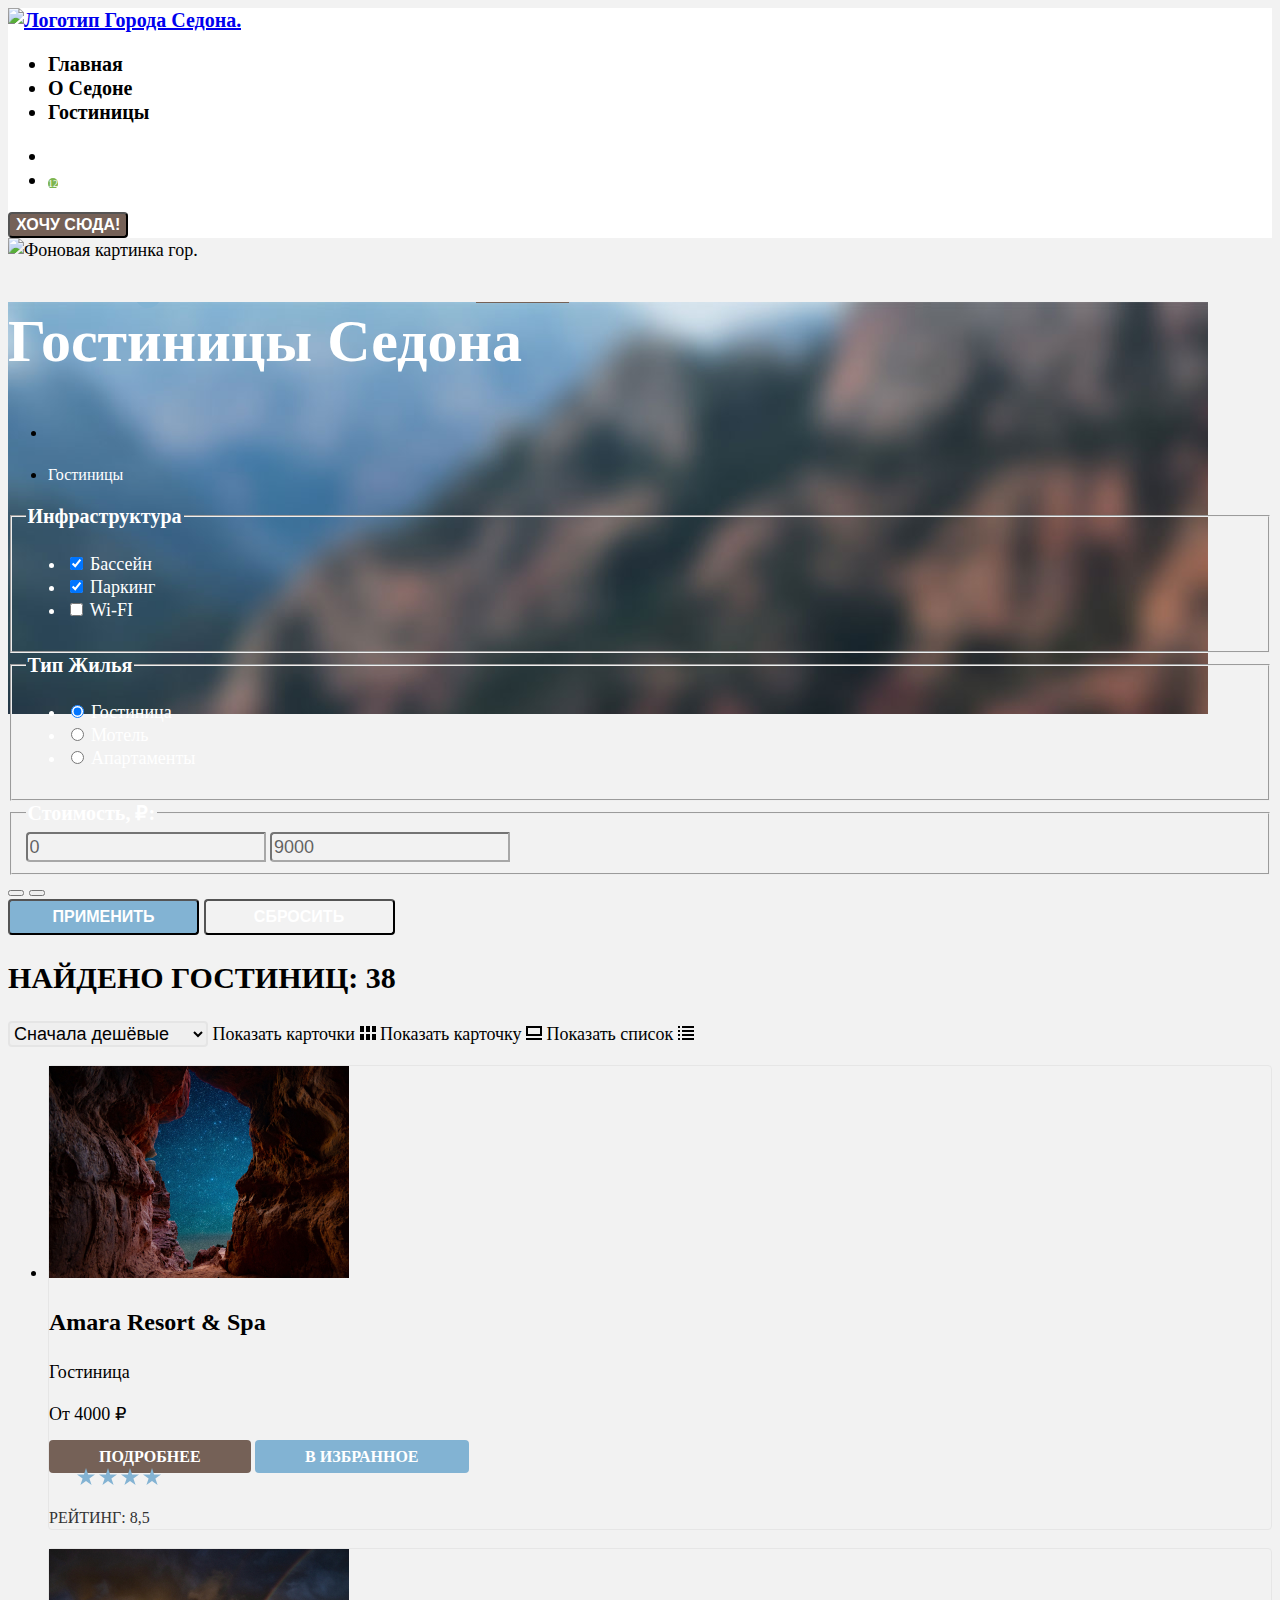
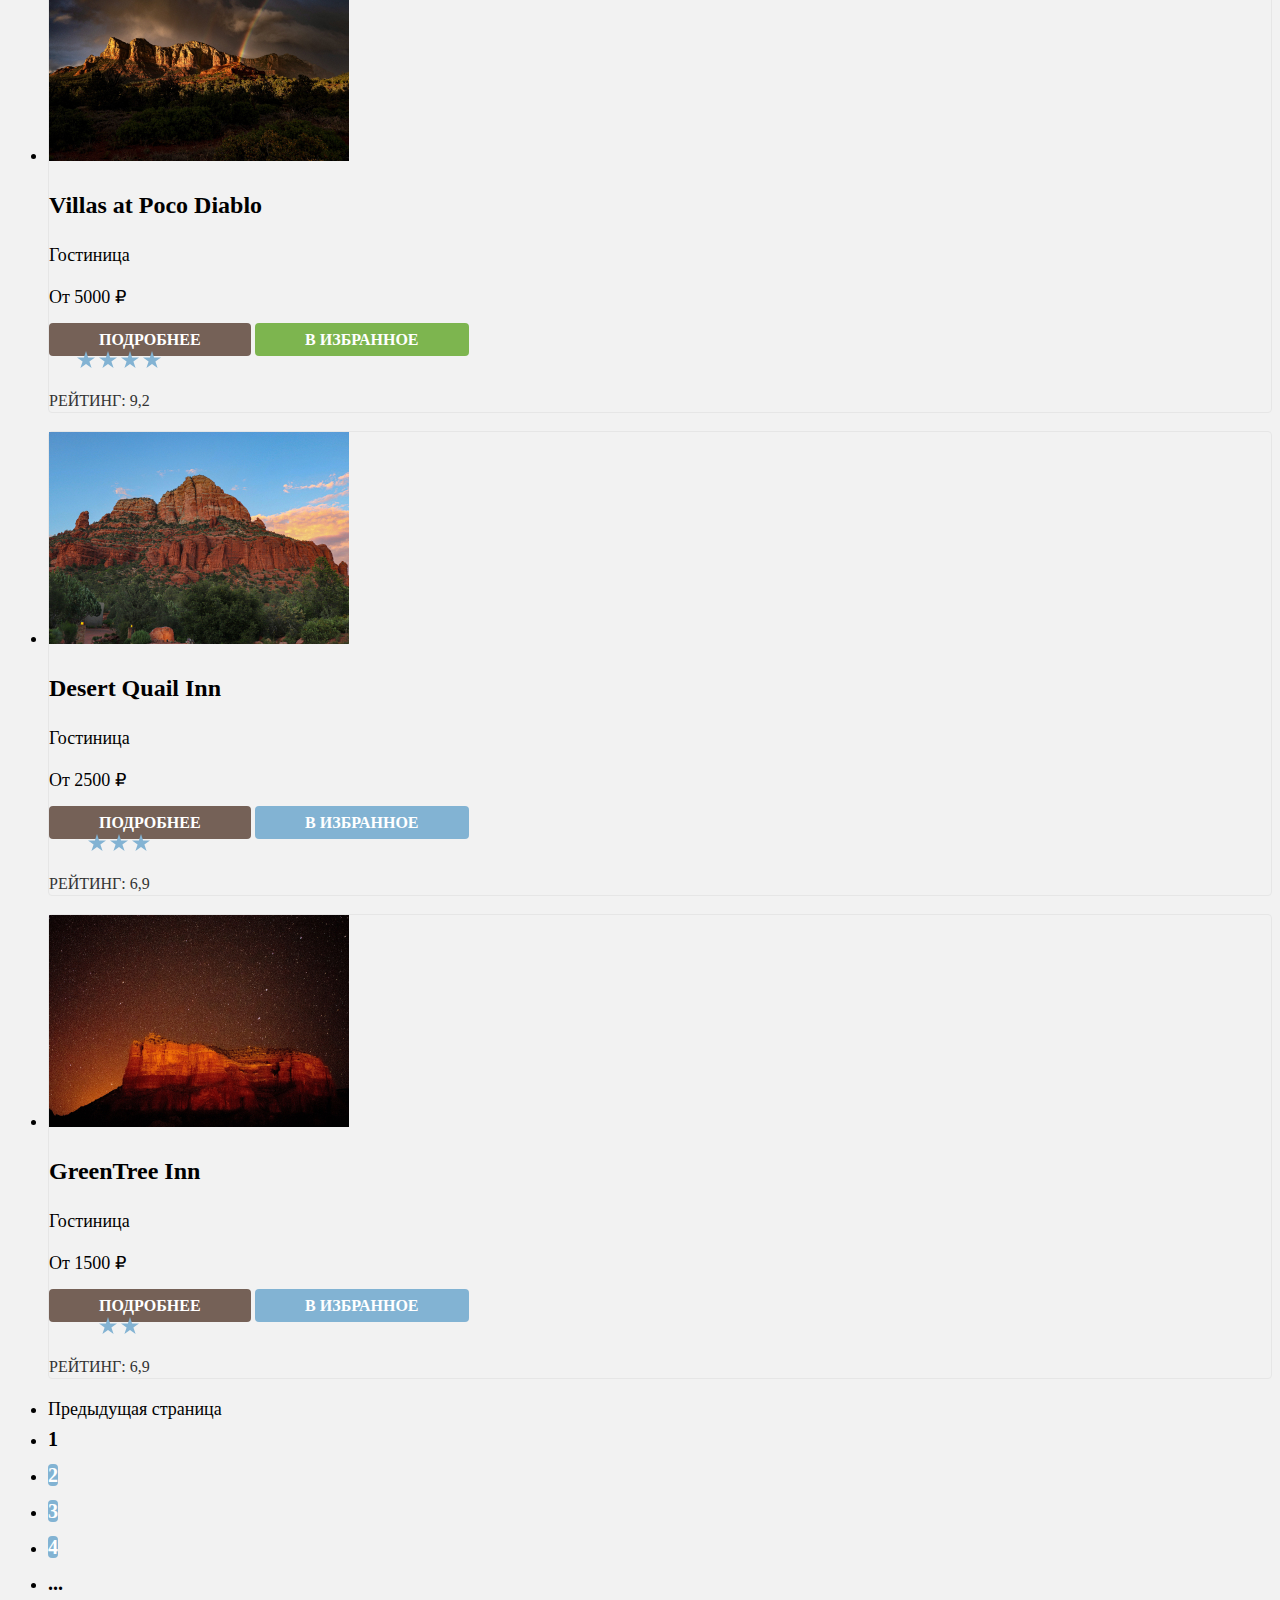
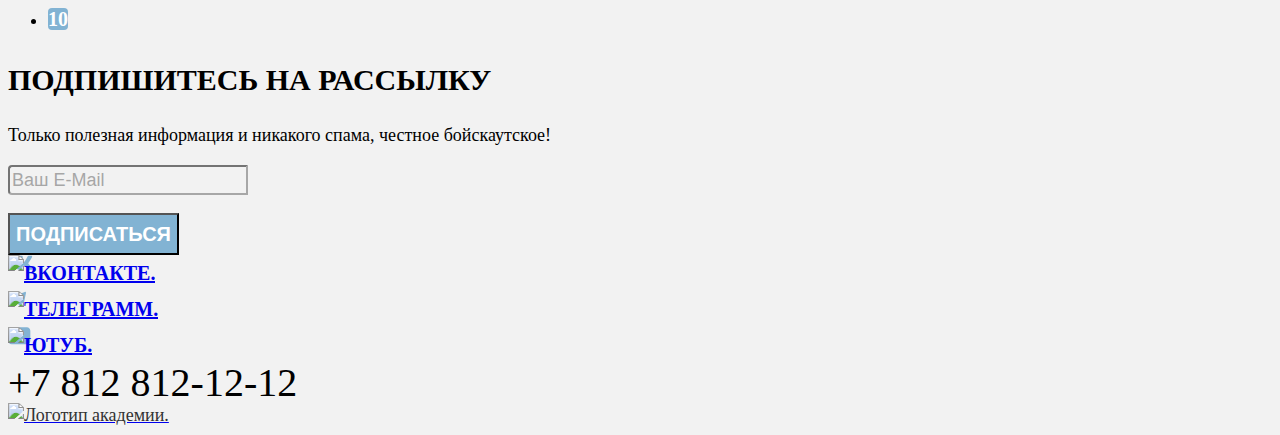
==== catalog.html @ 70c4ac03 "корректирует стили" ====
<!DOCTYPE html>
<html lang="ru">
  <head>
    <meta charset="utf-8">
    <title>HTML Academy: Седона</title>
    <link rel="stylesheet" href="styles/styles.css">
  </head>
  <body>
    <header data-test="header" class="main-header">
     <nav class="main-nav">
      <a class="logo" href="index.html" aria-current="page">
       <img src="images/logo.png" width="138" height="64" alt="Логотип города Седона." >
      </a>
      <ul class="site-navigation">
        <li class="site-navigation-item">
          <a class="navigation-link" href="index.html">Главная</a>
        </li>
        <li class="site-navigation-item">
          <a class="navigation-link" href="#">О Седоне</a>
        </li>
        <li class="site-navigation-item">
          <a class="navigation-link" href="#">Гостиницы</a>
        </li>
      </ul>
      <ul class="navigation-list navigation-user">
        <li class="navigation-item">
          <a class="navigation-link" href="#"></a>
        </li>
        <li class="navigation-item">
          <a class="navigation-link-like" href="#">
            <span>12</span></a>
        </li>
      </ul>
    </nav>
          <a class="navigation-link-button" href="#"><button>Хочу сюда!</button></a>
    </header>
    <div class="header-catalog">
      <img src="#" width="1200" height="412" alt="Фоновая картинка гор.">
        <main data-test="main" class="main-catalog">
            <h1 class="inner-header-title">Гостиницы Седона</h1>
              <ul class="breadcrumbs">
              <li class="breadcrumbs-item">
                <a class="breadcrumbs-link-home" href="index.html"></a>
              </li>
                <p class="bread-crumbs"></p>
              <li class="breadcrumbs-item">
                <a class="breadcrumb-link" href="#">Гостиницы</a>
              </li>
            </ul>
          </header>
          <section class="filter-under">
            <h2 class="visually-hidden" hidden>Блок фильтров</h2>
              <form class="form-filter" action="https://echo.htmlacademy.ru/" method="get">
                <fieldset data-test="filter" class="filter">
                  <legend class="search-filter-title">Инфраструктура</legend>
                   <ul class="search-filter-list">
                    <li class="earch-filter-item">
                      <label class="control">
                      <input class="control-input" type="checkbox" name="pool" checked>

                      Бассейн
                     </label>
                  </li>
                  <li class="earch-filter-item">
                    <label class="control">
                      <input class="control-input" type="checkbox" name="parking" checked>


                      Паркинг
                    </label>
                  </li>
                  <li class="earch-filter-item">
                    <label class="control">
                      <input class="control-input" type="checkbox" name="wi-fi">

                      Wi-FI
                    </label>
                  </li>
                </ul>
              </fieldset>
               <fieldset data-test="filter" class="filter">
                <legend class="search-filter-title">Тип жилья</legend>
                  <ul class="search-filter-list">
                    <li class="earch-filter-item">
                    <label class="control">
                      <input class="control-input" type="radio" name="type of housing" value="hostel" checked>

                      Гостиница
                    </label>
                  </li>
                  <li class="earch-filter-item">
                    <label class="control">
                      <input class="control-input" type="radio" name="type of housing" value="motel">

                      Мотель
                    </label>
                  </li>
                  <li class="earch-filter-item">
                    <label class="control">
                      <input class="control-input" type="radio" name="type of housing" value="apartaments">

                      Апартаменты
                    </label>
                  </li>
                </ul>
              </fieldset>
              <fieldset class="search-filter-group">
                <legend class="search-filter-title">Стоимость, ₽:</legend>
              <form>
              <label for="price" hidden>от</label>
            <input class="field" type="price" name="price" value="0" required>
            <label for="price" hidden>до</label>
            <input class="field" type="price" name="price" value="9000" required>
          </form>
        </fieldset>
      <div class="button-price">
        <button class="button" type="submit"></button>
        <button class="button" type="submit"></button>
      </div>
      <div class="button-filter">
        <button class="button button-dark" type="submit">Применить</button>
        <button class="button button-light" type="submit">Сбросить</button>
      </div>
          </form>
        </section>
      <section class="search-filter">
        <h2 class="inner-header">Найдено гостиниц: 38</h2>
       <select class="sorting">
          <option value="cheap">Сначала дешёвые</option>
          <option value="popular">Сначала популярное</option>
          <option value="expensive">Сначала дорогое</option>
        </select>
        <a class="button-list-pictures" href="#">
          <span class="visually-hidden">Показать карточки</span>
          <svg xmlns="http://www.w3.org/2000/svg" width="16" height="14" viewBox="0 0 16 14" fill="none">
            <path d="M4 0H0V6H4V0Z" fill="black"/>
            <path d="M16 0H12V6H16V0Z" fill="black"/>
            <path d="M10 0H6V6H10V0Z" fill="black"/>
            <path d="M4 8H0V14H4V8Z" fill="black"/>
            <path d="M16 8H12V14H16V8Z" fill="black"/>
            <path d="M10 8H6V14H10V8Z" fill="black"/>
            </svg>
        </a>
        <a class="button-list-picture" href="#">
          <span class="visually-hidden">Показать карточку</span>
          <svg xmlns="http://www.w3.org/2000/svg" width="16" height="14" viewBox="0 0 16 14" fill="none">
            <path d="M16 12H0V14H16V12Z" fill="black"/>
            <path d="M14 2V8H2V2H14ZM16 0H0V10H16V0Z" fill="black"/>
            </svg>
        </a>
        <a class="button-list-list">
          <span class="visually-hidden">Показать список</span>
          <svg xmlns="http://www.w3.org/2000/svg" width="16" height="14" viewBox="0 0 16 14" fill="none">
            <path d="M2 0H0V2H2V0Z" fill="black"/>
            <path d="M16 0H4V2H16V0Z" fill="black"/>
            <path d="M2 4H0V6H2V4Z" fill="black"/>
            <path d="M16 4H4V6H16V4Z" fill="black"/>
            <path d="M2 8H0V10H2V8Z" fill="black"/>
            <path d="M16 8H4V10H16V8Z" fill="black"/>
            <path d="M2 12H0V14H2V12Z" fill="black"/>
            <path d="M16 12H4V14H16V12Z" fill="black"/>
            </svg>
        </a>
      </section>
    </div>
        <section data-test="catalog" class="catalog">
        <ul class="catalog-list">
          <li class="catalog-card">
            <a class="catalog-card-link" href="catalog.html">
              <img class="catalog-card-image" width="300" height="212" src="images/catalog/hotel-1.jpg" alt="Звездное небо сквозь пещеру.">
              <h3 class="catalog-card-title">Amara Resort & Spa</h3>
            </a>
            <p>Гостиница</p>
            <p>От 4000 ₽</p>
              <a class="catalog-card-button-details" href="#">Подробнее</a>
              <a class="catalog-card-button-favorites" href="#">В избранное</a>
            <div class="rating-result">
              <img class="visually-rating" width="18" height="17" src="images/catalog/star.svg"  alt="Четырехзвездочный отель."></a>
              <img class="visually-rating" width="18" height="17" src="images/catalog/star.svg"></a>
              <img class="visually-rating" width="18" height="17" src="images/catalog/star.svg"></a>
              <img class="visually-rating" width="18" height="17" src="images/catalog/star.svg"></a>

            </div>
            <a class="rating-result" href="#">Рейтинг: 8,5</a>
          </li>
        </ul>
            <ul class="catalog-list">
              <li class="catalog-card">
                <a class="catalog-card-link" href="catalog.html">
                  <img class="catalog-card-image" width="300" height="212" src="images/catalog/hotel-2.jpg" alt="Радуга на небе.">
                  <h3 class="catalog-card-title">Villas at Poco Diablo</h3>
                </a>
                <p>Гостиница</p>
                <p>От 5000 ₽</p>
                <a class="catalog-card-button-details" href="#">Подробнее</a>
                <a class="catalog-card-button-favorite" href="#">В избранное</a>
                <div class="rating-result">
                  <img class="visually-rating" width="18" height="17" src="images/catalog/star.svg"  alt="Четырехзвездочный отель."></a>
                  <img class="visually-rating" width="18" height="17" src="images/catalog/star.svg"></a>
                  <img class="visually-rating" width="18" height="17" src="images/catalog/star.svg"></a>
                  <img class="visually-rating" width="18" height="17" src="images/catalog/star.svg"></a>
                </div>
                <a class="rating-result" href="#">Рейтинг: 9,2</a>
              </li>
            </ul>
                <ul class="catalog-list">
                  <li class="catalog-card">
                    <a class="catalog-card-link" href="catalog.html">
                      <img class="catalog-card-image" width="300" height="212" src="images/catalog/hotel-3.jpg" alt="Утро в горах.">
                      <h3 class="catalog-card-title"> Desert Quail Inn</h3>
                    </a>
                    <p>Гостиница</p>
                    <p>От 2500 ₽</p>
                    <a class="catalog-card-button-details" href="#">Подробнее</a>
                    <a class="catalog-card-button-favorites" href="#">В избранное</a>
                    <div class="rating-result">
                      <img class="visually-rating" width="18" height="17" src="images/catalog/star.svg" alt="Трехзвездочный отель."></a>
                      <img class="visually-rating" width="18" height="17" src="images/catalog/star.svg"></a>
                      <img class="visually-rating" width="18" height="17" src="images/catalog/star.svg" ></a>
                    </div>
                    <a class="rating-result" href="#">Рейтинг: 6,9</a>
                  </li>
                </ul>
                <ul class="catalog-list">
                  <li class="catalog-card">
                    <a class="catalog-card-link" href="catalog.html">
                      <img class="catalog-card-image" width="300" height="212" src="images/catalog/hotel-4.jpg" alt="Горы на фоне звездного неба.">
                      <h3 class="catalog-card-title"> GreenTree Inn</h3>
                    </a>
                    <p>Гостиница</p>
                    <p>От 1500 ₽</p>
                    <a class="catalog-card-button-details" href="#">Подробнее</a>
                    <a class="catalog-card-button-favorites" href="#">В избранное</a>
                    <div class="rating-result">
                      <img class="visually-rating" width="18" height="17" src="images/catalog/star.svg"  alt="Двухзвездочный отель."></a>
                      <img class="visually-rating" width="18" height="17" src="images/catalog/star.svg"></a>
                    </div>
                    <a class="rating-result" href="#">Рейтинг: 6,9</a>
                  </li>
                </ul>
          <ul class="pagination">
            <li class="pagination-item">
              <a class="pagination-link pagination-prev pagination-disabled">
                <span class="visually-hidden">Предыдущая страница</span>
              </a>
            </li>
            <li class="pagination-item">
              <a class="pagination-link pagination-current-one">1</a>
            </li>
            <li class="pagination-item">
              <a class="pagination-link pagination-current">2</a>
            </li>
            <li class="pagination-item">
              <a class="pagination-link pagination-current">3</a>
            </li>
            <li class="pagination-item">
              <a class="pagination-link pagination-current">4</a>
            </li>
            <li class="pagination-item">
              <a class="pagination-link pagination-current-one">...</a>
            </li>
            <li class="pagination-item">
              <a class="pagination-link pagination-current">10</a>
            </li>
          </ul>
        </section>
        <section class="subscription-two" data-test="subscribe">
          <h2 class="subscribe-title-link">Подпишитесь на рассылку</h2>
          <form action="https://echo.htmlacademy.ru/" method="post">
            <p clas="subscribe-title-dark">Только полезная информация и никакого спама, честное бойскаутское!</p>
            <p class="subscribe-form-name">
            <label for="newsletter-email" hidden>Email</label>
            <input class="field" type="email" placeholder="Ваш e-mail" name="newsletter-email" id="newsletter-email"
                   required></p>
            <button class="subscribe-button" type="submit">Подписаться</button>
          </form>
        </section>
  </main>
  <footer data-test="footer" class="footer">
    <div class="footer-social">
      <li class="footer-social-item footer-social-item-vk">
        <a class="button" href="https://vk.com/htmlacademy">
          <img src="#" width="24" height="14" alt="Вконтакте.">
        </a>
      </li>
      <li class="footer-social-item footer-social-item-telegram">
        <a class="button" href="https://t.me/htmlacademy">
          <img src="#" width="18" height="15" alt="Телеграмм.">
        </a>
      </li>
      <li class="footer-social-item footer-social-item-youtub">
        <a class="button" href="https://www.youtube.com/user/htmlacademyru">
          <img src="#" width="22" height="17" alt="Ютуб.">
        </a>
      </li>
      <address class="footer-contacts-address">
        <a class="footer-contacts-address-phone" href="tel:+78128121212">+7 812 812-12-12</a>
      </address>
      <nav class="navigation-link">
        <a class="htmlacademy-link" href="https://htmlacademy.ru/">
          <img class="present" src="#" width="115" height="33" alt="Логотип академии.">
        </a>
      </nav>
    </div>
  </footer>
</body>
</html>
---- styles/styles.css ----
@font-face {
  font-family: "PT sans";
  font-style: normal;
  font-weight: 400;
  src: url("../fonts/ptsans-400.woff2") format("woff2");
  font-display: swap;
}

@font-face {
  font-family: "PT sans";
  font-style: normal;
  font-weight: 700;
  src: url("../fonts/ptsans-700.woff2") format("woff2");
  font-display: swap;
}

body {
  font-family: "PT Sans";
  font-size: 18px;
  font-style: normal;
  font-weight: 400;
  line-height: 24px;
  color: #000000;
  background: #F2F2F2;
  box-shadow: rgba(0, 0, 0, 0.20);
}
.main-header {
  background: #FFF;
}
.navigation-link-like {
  font-size: 10px;
  font-style: normal;
  font-weight: 400;
  line-height: 10px;
  color: #ffffff;
  background-image: url("../images/like.svg");
  width: 20px;
  height: 20px;
  border-radius: 10px;
  background: #7DB54F;
  }
.navigation-link {
  text-decoration: none;
  color: inherit;
}
.navigation-link-button button {
  font-size: 16px;
  font-style: normal;
  font-weight: 700;
  line-height: 20px;
  text-transform: uppercase;
  color: #ffffff;
  border-radius: 4px;
  background:#756157;
}

.main-nav {
  font-size: 20px;
  font-weight: 700;
  line-height: 24px;
  text-transform: capitalize;
  text-decoration: none;
  color: inherit;
}
.fond {
  background: url("../images/mountains.png");
  background-size: cover contain;
  background-repeat: no-repeat;
  background-position: auto ;
}
.about {
  text-align: center;
  font-size: 30px;
  font-style: normal;
  font-weight: 700;
  line-height: 36px;
  text-transform: uppercase;
}
.subject {
  text-align: center;
  font-size: 22px;
  font-style: normal;
  font-weight: 400;
  line-height: 26px;
}
.advantages h2 {
  font-size: 30px;
  font-style: normal;
  font-weight: 700;
  line-height: 36px;
}

.advantages h3 {
  font-size: 24px;
  font-weight: 700;
  text-transform: uppercase;
  line-height: 28px;
}
.about {
  font-size: 22px;
  font-style: normal;
  font-weight: 400;
  line-height: 26px;
}
.advantages p {
  font-size: 18px;
  font-weight: 400;
  line-height: 21px;
}

.advantages-title-block {
  color: #ffffff;
}
.advantages-descripsion-block {
  color: #ffffff;
}
.advantages-item-block {
  background: #82B3D3;
  width: 400px;
  height: 385px;
}
.advantages-item-block2 {
  background-color: rgba(131, 179, 211, 0.12);
  width: 400px;
  height: 385px;
}
.advantages-item-block3 {
  background-color: rgba(131, 179, 211, 0.20);
  width: 400px;
  height: 385px;
}
.search button {
  color: #ffffff;
  border-radius: 4px;
  background: #756157;
}
.page-main-title {
  font-size: 30px;
  font-style: normal;
  font-weight: 700;
  line-height: 36px;
}
.advantages-descripsion {
  font-size: 22px;
  font-weight: 400;
  line-height: 26px;
}
.subscribe-title {
  color: #FFF;
  text-align: center;
  font-size: 30px;
  font-style: normal;
  font-weight: 700;
  line-height: 36px;
  text-transform: uppercase;
}
.subscribe-title-light {
  color: #FFF;
  text-align: center;
  font-size: 22px;
  font-style: normal;
  font-weight: 400;
  line-height: 26px;
}
.subscribe-button {
  color:#FFF;
  border-radius: 0 4 4 0;
  background: #82B3D3;
  font-size: 20px;
  font-style: normal;
  font-weight: 700;
  line-height: 36px;
  text-transform: uppercase;
}
.footer-social-item-vk {
  background: url("../images/vk.svg");
  color: rgba(131, 179, 211, 1);
  background-repeat: no-repeat;
}
.footer-social-item-telegram {
  background: url("../images/telegram.svg");
  color: rgba(131, 179, 211, 1);
  background-repeat: no-repeat;
}
.footer-social-item-youtub {
  background: url("../images/youtub.svg");
  color: rgba(131, 179, 211, 1);
  background-repeat: no-repeat;
}
.present {
  background: url("../images/logo.svg");
  color: #333;
  background-repeat: no-repeat;
}
/* 2стр */
.main-catalog {
  background:  url("../images/catalog/filter.png");
  background-repeat: no-repeat;
}
.inner-header-title {
  color: #FFF;
  font-size: 60px;
  font-style: normal;
  font-weight: 700;
  line-height: 78px;
}
.breadcrumbs-link {
  background-image: url("../images/catalog/breadcrumbs.svg");
  background-repeat: no-repeat;
}
.bread-crumbs {
  background-image: url("../images/catalog/breadcrumbs.png");
  background-repeat: no-repeat;
}
.breadcrumb-link {
  color: #FFF;
  font-size: 16px;
  font-style: normal;
  font-weight: 400;
  line-height: 21px;
  text-decoration: none;
}
.search-filter-title {
  color: #FFF;
  font-size: 20px;
  font-style: normal;
  font-weight: 700;
  line-height: 24px;
  text-transform: capitalize;
}
.earch-filter-item {
  color: #FFF;
  font-size: 18px;
  font-style: normal;
  font-weight: 400;
  line-height: 23px;
  text-transform: capitalize;
}
.field {
  color: #000000;
  font-size: 18px;
  font-style: normal;
  font-weight: 700;
  line-height: 24px;
  text-transform: capitalize;
}
.button {
  text-align: center;
  font-size: 20px;
  font-style: normal;
  font-weight: 700;
  line-height: 36px;
  text-transform: uppercase;
}
.button-price {
  border-radius: 4px 0px 0px 4px;
  background: #F2F2F2;
}
.button-dark {
  color: #FFF;
  text-align: center;
  font-size: 16px;
  font-style: normal;
  font-weight: 700;
  line-height: 20px;
  width: 191px;
  height: 36px;
  text-transform: uppercase;
  border-radius: 4px;
  background: #82B3D3;
}
.button-light {
  color: #FFF;
  text-align: center;
  font-size: 16px;
  font-style: normal;
  font-weight: 700;
  line-height: 20px;
  width: 191px;
  height: 36px;
  text-transform: uppercase;
  border-radius: 4px;
  background:  transparent;
}
.sorting {
  border-radius: 4px;
  border: 2px solid #E5E5E5;
  font-size: 18px;
  font-style: normal;
  font-weight: 400;
  line-height: 21px;
}
.button-list-pictures {
  width: 16px;
  height: 14px;
}
.button-list-picture {
  width: 16px;
  height: 14px;
}
.button-list-list {
  width: 16px;
  height: 14px;
}
.inner-header {
  font-size: 30px;
  font-style: normal;
  font-weight: 700px;
  line-height: 36px;
  text-transform: uppercase;
}
.button-list-pictures, .button-list-picture {
  text-decoration: none;
  color: #000000;
}
.catalog-card-link {
  text-decoration: none;
}
.catalog-card-title {
  color:#000;
  font-size: 24px;
  font-style: normal;
  font-weight: 700;
  line-height: 28px;
  text-decoration: none;
}
.catalog-card-button-details {
  color:#FFF;
  text-align: center;
  font-size: 16px;
  font-style: normal;
  font-weight: 700;
  line-height: 20px;
  text-transform: uppercase;
  border-radius: 4px;
  background: #756157;
  padding: 8px 50px;
  text-decoration: none;
}
.catalog-card-button-favorites {
  color:#FFF;
  text-align: center;
  font-size: 16px;
  font-style: normal;
  font-weight: 700;
  line-height: 20px;
  text-transform: uppercase;
  border-radius: 4px;
  background: #82B3D3;
  padding: 8px 50px;
  text-decoration: none;
}
.catalog-card-button-favorite {
  color:#FFF;
  text-align: center;
  font-size: 16px;
  font-style: normal;
  font-weight: 700;
  line-height: 20px;
  text-transform: uppercase;
  border-radius: 4px;
  background: #7DB54F;
  padding: 8px 50px;
  text-decoration: none;
}
.catalog-card {
  border-radius: 4px;
  border: 1px solid #E6E6E6;
}
.rating-result {
  text-align: center;
  font-size: 16px;
  font-style: normal;
  font-weight: 400;
  line-height: 20px;
  text-transform: uppercase;
  text-decoration: none;
  color: #333;
  width: 140px;
  height: 37px;
  border-radius: 4px;
  background:#F2F2F2;

}
.pagination-current-one {
  color:#000;
  font-size: 20px;
  font-style: normal;
  font-weight: 700;
  line-height: 36px;
  text-transform: uppercase;
  border-radius: 4px;
  background:#F2F2F2;
}
.pagination-current {
  color: #ffffff;
  text-align: center;
  font-size: 20px;
  font-style: normal;
  font-weight: 700;
  line-height: 36px;
  text-transform: uppercase;
  border-radius: 4px;
  background: #82B3D3;
  width: 60px;
  height: 60px;
}
.subscribe {
  background-image: url("../images/subscribe.png");
  background-size: cover contain;
  background-repeat: no-repeat;
}
.subscribe-title-dark {
  color:#000000;
  text-align: center;
  font-size: 22px;
  font-style: normal;
  font-weight: 400;
  line-height: 26px;
}
.subscribe-title-link {
  color: #000;
  font-size: 30px;
  font-style: normal;
  font-weight: 700;
  line-height: 36px;
  text-transform: uppercase;
}
.field {
  color: rgba(0, 0, 0, 1);
  font-size: 18px;
  font-style: normal;
  font-weight: 400;
  line-height: 24px;
  opacity: 0.6;
  border-radius: 4px 0px 0px 4px;
  background:  #F2F2F2;
}
.footer-contacts-address-phone {
  text-decoration: none;
  font-size: 40px;
  font-style: normal;
  font-weight: 400;
  line-height: 40px; /* 100% */
  text-transform: uppercase;
  color: inherit;
}
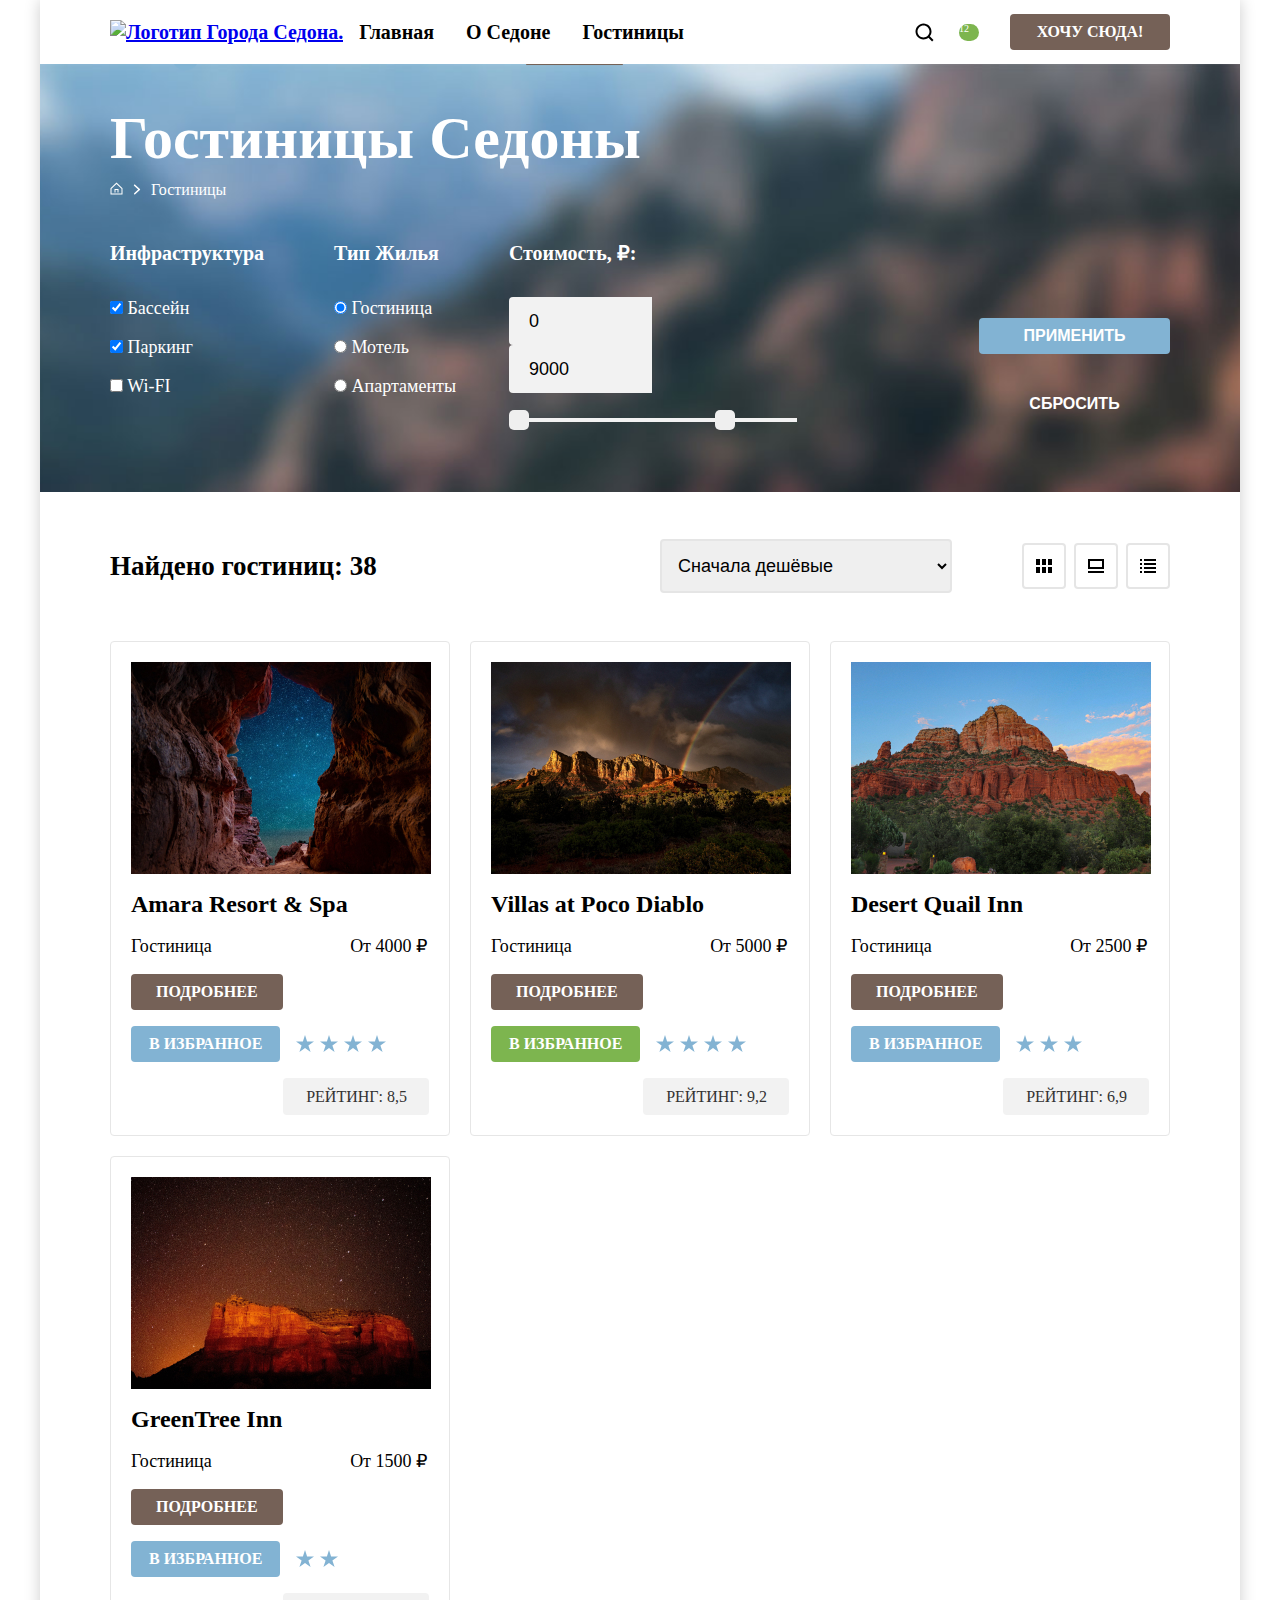
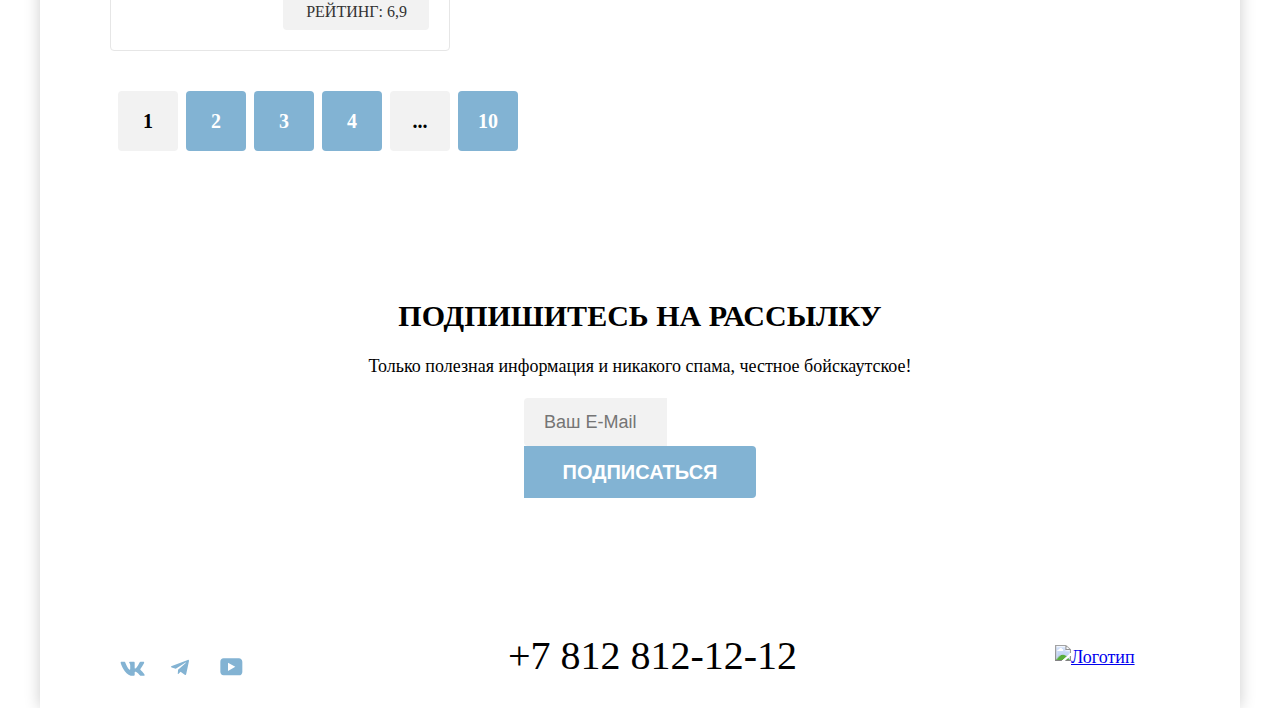
==== commit 7a0d8e48: "выравнивает страницы" ====
--- a/catalog.html
+++ b/catalog.html
@@ -1,243 +1,257 @@
 <!DOCTYPE html>
 <html lang="ru">
+
   <head>
     <meta charset="utf-8">
     <title>HTML Academy: Седона</title>
     <link rel="stylesheet" href="styles/styles.css">
   </head>
+
   <body>
-    <header data-test="header" class="main-header">
-     <nav class="main-nav">
-      <a class="logo" href="index.html" aria-current="page">
-       <img src="images/logo.png" width="138" height="64" alt="Логотип города Седона." >
-      </a>
-      <ul class="site-navigation">
-        <li class="site-navigation-item">
-          <a class="navigation-link" href="index.html">Главная</a>
-        </li>
-        <li class="site-navigation-item">
-          <a class="navigation-link" href="#">О Седоне</a>
-        </li>
-        <li class="site-navigation-item">
-          <a class="navigation-link" href="#">Гостиницы</a>
-        </li>
-      </ul>
-      <ul class="navigation-list navigation-user">
-        <li class="navigation-item">
-          <a class="navigation-link" href="#"></a>
-        </li>
-        <li class="navigation-item">
-          <a class="navigation-link-like" href="#">
-            <span>12</span></a>
-        </li>
-      </ul>
-    </nav>
-          <a class="navigation-link-button" href="#"><button>Хочу сюда!</button></a>
-    </header>
-    <div class="header-catalog">
-      <img src="#" width="1200" height="412" alt="Фоновая картинка гор.">
-        <main data-test="main" class="main-catalog">
-            <h1 class="inner-header-title">Гостиницы Седона</h1>
-              <ul class="breadcrumbs">
-              <li class="breadcrumbs-item">
-                <a class="breadcrumbs-link-home" href="index.html"></a>
-              </li>
-                <p class="bread-crumbs"></p>
-              <li class="breadcrumbs-item">
-                <a class="breadcrumb-link" href="#">Гостиницы</a>
-              </li>
-            </ul>
-          </header>
-          <section class="filter-under">
-            <h2 class="visually-hidden" hidden>Блок фильтров</h2>
-              <form class="form-filter" action="https://echo.htmlacademy.ru/" method="get">
-                <fieldset data-test="filter" class="filter">
-                  <legend class="search-filter-title">Инфраструктура</legend>
-                   <ul class="search-filter-list">
-                    <li class="earch-filter-item">
-                      <label class="control">
-                      <input class="control-input" type="checkbox" name="pool" checked>
-
-                      Бассейн
-                     </label>
-                  </li>
-                  <li class="earch-filter-item">
-                    <label class="control">
-                      <input class="control-input" type="checkbox" name="parking" checked>
-
-
-                      Паркинг
-                    </label>
-                  </li>
-                  <li class="earch-filter-item">
-                    <label class="control">
-                      <input class="control-input" type="checkbox" name="wi-fi">
-
-                      Wi-FI
-                    </label>
-                  </li>
-                </ul>
-              </fieldset>
-               <fieldset data-test="filter" class="filter">
-                <legend class="search-filter-title">Тип жилья</legend>
-                  <ul class="search-filter-list">
-                    <li class="earch-filter-item">
-                    <label class="control">
-                      <input class="control-input" type="radio" name="type of housing" value="hostel" checked>
-
-                      Гостиница
-                    </label>
-                  </li>
-                  <li class="earch-filter-item">
-                    <label class="control">
-                      <input class="control-input" type="radio" name="type of housing" value="motel">
-
-                      Мотель
-                    </label>
-                  </li>
-                  <li class="earch-filter-item">
-                    <label class="control">
-                      <input class="control-input" type="radio" name="type of housing" value="apartaments">
-
-                      Апартаменты
-                    </label>
-                  </li>
-                </ul>
-              </fieldset>
-              <fieldset class="search-filter-group">
-                <legend class="search-filter-title">Стоимость, ₽:</legend>
-              <form>
-              <label for="price" hidden>от</label>
-            <input class="field" type="price" name="price" value="0" required>
-            <label for="price" hidden>до</label>
-            <input class="field" type="price" name="price" value="9000" required>
+    <div class="page-container">
+      <header data-test="header" class="main-header">
+        <nav class="main-nav">
+          <a class="logo" href="index.html" aria-current="page">
+            <img src="images/logosedona.svg" width="140" height="70" alt="Логотип города Седона.">
+          </a>
+          <ul class="site-navigation">
+            <li class="site-navigation-item">
+              <a class="navigation-link" href="index.html">Главная</a>
+            </li>
+            <li class="site-navigation-item">
+              <a class="navigation-link" href="#">О Седоне</a>
+            </li>
+            <li class="site-navigation-item">
+              <a class="navigation-link" href="#">Гостиницы</a>
+            </li>
+          </ul>
+          <ul class="navigation-list navigation-user">
+            <li class="navigation-search">
+              <a class="navigation-link" href="#"></a>
+            </li>
+            <li class="navigation-item">
+              <a class="navigation-link-like" href="#">
+                <span>12</span></a>
+          </ul>
+          <a class="navigation-link-button" href="#">Хочу сюда!</a>
+        </nav>
+      </header>
+      <main data-test="main" class="main-catalog-container main-catalog">
+        <div class="header-catalog">
+          <h1 class="inner-header-title">Гостиницы Седоны</h1>
+          <ul class="breadcrumbs">
+            <li class="breadcrumbs-item">
+              <a class="breadcrumbs-link-home" href="index.html">
+                <svg xmlns="http://www.w3.org/2000/svg" width="13" height="13" viewBox="0 0 13 13" fill="none">
+                  <path
+                    d="M6.5 0.5L0.5 6.30006V12.5001H12.5V6.30006L6.5 0.5ZM11.5 11.5001H1.5V6.70005L6.5 1.9L11.5 6.70005V11.5001Z"
+                    fill="white" />
+                  <path d="M4.5 10.5001H5.5V8.00005H7.5V10.5001H8.5V7.00005H4.5V10.5001Z" fill="white" />
+                </svg>
+              </a>
+            </li>
+            <li class="breadcrumbs-item">
+              <p class="bread-crumbs">
+                <svg xmlns="http://www.w3.org/2000/svg" width="8" height="11" viewBox="0 0 8 11" fill="none">
+                  <path d="M6.91526 4.96875L2.16526 0.71875C1.91526 0.46875 1.41526 0.46875 1.04026 0.71875C0.665263 0.96875 0.790263 1.46875 1.04026 1.71875L5.16526 5.46875L1.16526 9.21875C0.915263 9.46875 0.915263 9.96875 1.16526 10.2188C1.16526 10.3438 1.54026 10.4688 1.66526 10.4688C1.79026 10.4688 2.04026 10.3438 2.16526 10.2188L6.91526 5.96875C7.29026 5.71875 7.29026 5.21875 6.91526 4.96875Z" fill="white"/>
+                  </svg>
+              </p>
+            </li>
+            <li class="breadcrumbs-item">
+              <a class="breadcrumb-link" href="#">Гостиницы</a>
+            </li>
+          </ul>
+          <h2 class="visually-hidden" hidden>Блок фильтров</h2>
+          <form class="form-filter" action="https://echo.htmlacademy.ru/" method="get">
+            <fieldset data-test="filter" class="filter">
+              <legend class="search-filter-title">Инфраструктура</legend>
+              <ul class="search-filter-list">
+                <li class="earch-filter-item">
+                  <label class="control">
+                    <input class="control-input" type="checkbox" name="pool" checked>
+
+                    Бассейн
+                  </label>
+                </li>
+                <li class="earch-filter-item">
+                  <label class="control">
+                    <input class="control-input" type="checkbox" name="parking" checked>
+
+
+                    Паркинг
+                  </label>
+                </li>
+                <li class="earch-filter-item">
+                  <label class="control">
+                    <input class="control-input" type="checkbox" name="wi-fi">
+
+                    Wi-FI
+                  </label>
+                </li>
+              </ul>
+            </fieldset>
+            <fieldset data-test="filter" class="filter">
+              <legend class="search-filter-title">Тип жилья</legend>
+              <ul class="search-filter-list">
+                <li class="earch-filter-item">
+                  <label class="control">
+                    <input class="control-input" type="radio" name="type of housing" value="hostel" checked>
+
+                    Гостиница
+                  </label>
+                </li>
+                <li class="earch-filter-item">
+                  <label class="control">
+                    <input class="control-input" type="radio" name="type of housing" value="motel">
+
+                    Мотель
+                  </label>
+                </li>
+                <li class="earch-filter-item">
+                  <label class="control">
+                    <input class="control-input" type="radio" name="type of housing" value="apartaments">
+
+                    Апартаменты
+                  </label>
+                </li>
+              </ul>
+            </fieldset>
+            <fieldset class="search-filter-group">
+              <legend class="search-filter-title">Стоимость, ₽:</legend>
+                <label for="price">
+                  <input class="field" type="price" name="price" value="0" required>
+                </label>
+                <label for="price">
+                  <input class="field" type="price" name="price" value="9000" required>
+                </label>
+              <div class="button-price">
+                <button class="button" type="submit"></button>
+                <button class="button-two" type="submit"></button>
+              </div>
+            </fieldset>
+            <div class="button-filter">
+              <button class="button button-dark" type="submit">Применить</button>
+              <button class="button button-light" type="submit">Сбросить</button>
+            </div>
           </form>
-        </fieldset>
-      <div class="button-price">
-        <button class="button" type="submit"></button>
-        <button class="button" type="submit"></button>
-      </div>
-      <div class="button-filter">
-        <button class="button button-dark" type="submit">Применить</button>
-        <button class="button button-light" type="submit">Сбросить</button>
-      </div>
-          </form>
-        </section>
-      <section class="search-filter">
-        <h2 class="inner-header">Найдено гостиниц: 38</h2>
-       <select class="sorting">
-          <option value="cheap">Сначала дешёвые</option>
-          <option value="popular">Сначала популярное</option>
-          <option value="expensive">Сначала дорогое</option>
-        </select>
-        <a class="button-list-pictures" href="#">
-          <span class="visually-hidden">Показать карточки</span>
-          <svg xmlns="http://www.w3.org/2000/svg" width="16" height="14" viewBox="0 0 16 14" fill="none">
-            <path d="M4 0H0V6H4V0Z" fill="black"/>
-            <path d="M16 0H12V6H16V0Z" fill="black"/>
-            <path d="M10 0H6V6H10V0Z" fill="black"/>
-            <path d="M4 8H0V14H4V8Z" fill="black"/>
-            <path d="M16 8H12V14H16V8Z" fill="black"/>
-            <path d="M10 8H6V14H10V8Z" fill="black"/>
-            </svg>
-        </a>
-        <a class="button-list-picture" href="#">
-          <span class="visually-hidden">Показать карточку</span>
-          <svg xmlns="http://www.w3.org/2000/svg" width="16" height="14" viewBox="0 0 16 14" fill="none">
-            <path d="M16 12H0V14H16V12Z" fill="black"/>
-            <path d="M14 2V8H2V2H14ZM16 0H0V10H16V0Z" fill="black"/>
-            </svg>
-        </a>
-        <a class="button-list-list">
-          <span class="visually-hidden">Показать список</span>
-          <svg xmlns="http://www.w3.org/2000/svg" width="16" height="14" viewBox="0 0 16 14" fill="none">
-            <path d="M2 0H0V2H2V0Z" fill="black"/>
-            <path d="M16 0H4V2H16V0Z" fill="black"/>
-            <path d="M2 4H0V6H2V4Z" fill="black"/>
-            <path d="M16 4H4V6H16V4Z" fill="black"/>
-            <path d="M2 8H0V10H2V8Z" fill="black"/>
-            <path d="M16 8H4V10H16V8Z" fill="black"/>
-            <path d="M2 12H0V14H2V12Z" fill="black"/>
-            <path d="M16 12H4V14H16V12Z" fill="black"/>
-            </svg>
-        </a>
-      </section>
-    </div>
+        </div>
         <section data-test="catalog" class="catalog">
-        <ul class="catalog-list">
-          <li class="catalog-card">
-            <a class="catalog-card-link" href="catalog.html">
-              <img class="catalog-card-image" width="300" height="212" src="images/catalog/hotel-1.jpg" alt="Звездное небо сквозь пещеру.">
-              <h3 class="catalog-card-title">Amara Resort & Spa</h3>
-            </a>
-            <p>Гостиница</p>
-            <p>От 4000 ₽</p>
+          <div class="search-filter">
+            <h2 class="inner-header">Найдено гостиниц: 38</h2>
+            <select class="sorting">
+              <option value="cheap">Сначала дешёвые</option>
+              <option value="popular">Сначала популярное</option>
+              <option value="expensive">Сначала дорогое</option>
+            </select>
+          <div class="review">
+            <a class="button-list-pictures" href="#">
+              <span class="visually-hidden">Показать карточки</span>
+              <svg xmlns="http://www.w3.org/2000/svg" width="16" height="14" viewBox="0 0 16 14" fill="none">
+                <path d="M4 0H0V6H4V0Z" fill="black" />
+                <path d="M16 0H12V6H16V0Z" fill="black" />
+                <path d="M10 0H6V6H10V0Z" fill="black" />
+                <path d="M4 8H0V14H4V8Z" fill="black" />
+                <path d="M16 8H12V14H16V8Z" fill="black" />
+                <path d="M10 8H6V14H10V8Z" fill="black" />
+              </svg>
+            </a>
+            <a class="button-list-picture" href="#">
+              <span class="visually-hidden">Показать карточку</span>
+              <svg xmlns="http://www.w3.org/2000/svg" width="16" height="14" viewBox="0 0 16 14" fill="none">
+                <path d="M16 12H0V14H16V12Z" fill="black" />
+                <path d="M14 2V8H2V2H14ZM16 0H0V10H16V0Z" fill="black" />
+              </svg>
+            </a>
+            <a class="button-list-list">
+              <span class="visually-hidden">Показать список</span>
+              <svg xmlns="http://www.w3.org/2000/svg" width="16" height="14" viewBox="0 0 16 14" fill="none">
+                <path d="M2 0H0V2H2V0Z" fill="black" />
+                <path d="M16 0H4V2H16V0Z" fill="black" />
+                <path d="M2 4H0V6H2V4Z" fill="black" />
+                <path d="M16 4H4V6H16V4Z" fill="black" />
+                <path d="M2 8H0V10H2V8Z" fill="black" />
+                <path d="M16 8H4V10H16V8Z" fill="black" />
+                <path d="M2 12H0V14H2V12Z" fill="black" />
+                <path d="M16 12H4V14H16V12Z" fill="black" />
+              </svg>
+            </a>
+          </div>
+          </div>
+          <ul class="catalog-list">
+            <li class="catalog-card">
+              <a class="catalog-card-link" href="catalog.html">
+                <img class="catalog-card-image" width="300" height="212" src="images/catalog/hotel-1.jpg"
+                  alt="Звездное небо сквозь пещеру.">
+                <h3 class="catalog-card-title">Amara Resort & Spa</h3>
+              </a>
+              <p class="price-name">Гостиница</p>
+              <p class="price-from">От 4000 ₽</p>
               <a class="catalog-card-button-details" href="#">Подробнее</a>
               <a class="catalog-card-button-favorites" href="#">В избранное</a>
-            <div class="rating-result">
-              <img class="visually-rating" width="18" height="17" src="images/catalog/star.svg"  alt="Четырехзвездочный отель."></a>
-              <img class="visually-rating" width="18" height="17" src="images/catalog/star.svg"></a>
-              <img class="visually-rating" width="18" height="17" src="images/catalog/star.svg"></a>
-              <img class="visually-rating" width="18" height="17" src="images/catalog/star.svg"></a>
-
-            </div>
-            <a class="rating-result" href="#">Рейтинг: 8,5</a>
-          </li>
-        </ul>
-            <ul class="catalog-list">
-              <li class="catalog-card">
-                <a class="catalog-card-link" href="catalog.html">
-                  <img class="catalog-card-image" width="300" height="212" src="images/catalog/hotel-2.jpg" alt="Радуга на небе.">
-                  <h3 class="catalog-card-title">Villas at Poco Diablo</h3>
-                </a>
-                <p>Гостиница</p>
-                <p>От 5000 ₽</p>
-                <a class="catalog-card-button-details" href="#">Подробнее</a>
-                <a class="catalog-card-button-favorite" href="#">В избранное</a>
-                <div class="rating-result">
-                  <img class="visually-rating" width="18" height="17" src="images/catalog/star.svg"  alt="Четырехзвездочный отель."></a>
-                  <img class="visually-rating" width="18" height="17" src="images/catalog/star.svg"></a>
-                  <img class="visually-rating" width="18" height="17" src="images/catalog/star.svg"></a>
-                  <img class="visually-rating" width="18" height="17" src="images/catalog/star.svg"></a>
-                </div>
-                <a class="rating-result" href="#">Рейтинг: 9,2</a>
-              </li>
-            </ul>
-                <ul class="catalog-list">
-                  <li class="catalog-card">
-                    <a class="catalog-card-link" href="catalog.html">
-                      <img class="catalog-card-image" width="300" height="212" src="images/catalog/hotel-3.jpg" alt="Утро в горах.">
-                      <h3 class="catalog-card-title"> Desert Quail Inn</h3>
-                    </a>
-                    <p>Гостиница</p>
-                    <p>От 2500 ₽</p>
-                    <a class="catalog-card-button-details" href="#">Подробнее</a>
-                    <a class="catalog-card-button-favorites" href="#">В избранное</a>
-                    <div class="rating-result">
-                      <img class="visually-rating" width="18" height="17" src="images/catalog/star.svg" alt="Трехзвездочный отель."></a>
-                      <img class="visually-rating" width="18" height="17" src="images/catalog/star.svg"></a>
-                      <img class="visually-rating" width="18" height="17" src="images/catalog/star.svg" ></a>
-                    </div>
-                    <a class="rating-result" href="#">Рейтинг: 6,9</a>
-                  </li>
-                </ul>
-                <ul class="catalog-list">
-                  <li class="catalog-card">
-                    <a class="catalog-card-link" href="catalog.html">
-                      <img class="catalog-card-image" width="300" height="212" src="images/catalog/hotel-4.jpg" alt="Горы на фоне звездного неба.">
-                      <h3 class="catalog-card-title"> GreenTree Inn</h3>
-                    </a>
-                    <p>Гостиница</p>
-                    <p>От 1500 ₽</p>
-                    <a class="catalog-card-button-details" href="#">Подробнее</a>
-                    <a class="catalog-card-button-favorites" href="#">В избранное</a>
-                    <div class="rating-result">
-                      <img class="visually-rating" width="18" height="17" src="images/catalog/star.svg"  alt="Двухзвездочный отель."></a>
-                      <img class="visually-rating" width="18" height="17" src="images/catalog/star.svg"></a>
-                    </div>
-                    <a class="rating-result" href="#">Рейтинг: 6,9</a>
-                  </li>
-                </ul>
+              <div class="rating-results">
+                <img class="visually-rating" width="18" height="17" src="images/catalog/star.svg"
+                  alt="Четырехзвездочный отель."></a>
+                <img class="visually-rating" width="18" height="17" src="images/catalog/star.svg"></a>
+                <img class="visually-rating" width="18" height="17" src="images/catalog/star.svg"></a>
+                <img class="visually-rating" width="18" height="17" src="images/catalog/star.svg"></a>
+              </div>
+              <a class="rating-result" href="#">Рейтинг: 8,5</a>
+            </li>
+            <li class="catalog-card">
+              <a class="catalog-card-link" href="catalog.html">
+                <img class="catalog-card-image" width="300" height="212" src="images/catalog/hotel-2.jpg"
+                  alt="Радуга на небе.">
+                <h3 class="catalog-card-title">Villas at Poco Diablo</h3>
+              </a>
+              <p class="price-name">Гостиница</p>
+              <p class="price-from">От 5000 ₽</p>
+              <a class="catalog-card-button-details" href="#">Подробнее</a>
+              <a class="catalog-card-button-favorite" href="#">В избранное</a>
+              <div class="rating-results">
+                <img class="visually-rating" width="18" height="17" src="images/catalog/star.svg"
+                  alt="Четырехзвездочный отель."></a>
+                <img class="visually-rating" width="18" height="17" src="images/catalog/star.svg"></a>
+                <img class="visually-rating" width="18" height="17" src="images/catalog/star.svg"></a>
+                <img class="visually-rating" width="18" height="17" src="images/catalog/star.svg"></a>
+              </div>
+              <a class="rating-result" href="#">Рейтинг: 9,2</a>
+            </li>
+            <li class="catalog-card">
+              <a class="catalog-card-link" href="catalog.html">
+                <img class="catalog-card-image" width="300" height="212" src="images/catalog/hotel-3.jpg"
+                  alt="Утро в горах.">
+                <h3 class="catalog-card-title"> Desert Quail Inn</h3>
+              </a>
+              <p class="price-name">Гостиница</p>
+              <p class="price-from">От 2500 ₽</p>
+              <a class="catalog-card-button-details" href="#">Подробнее</a>
+              <a class="catalog-card-button-favorites" href="#">В избранное</a>
+              <div class="rating-results">
+                <img class="visually-rating" width="18" height="17" src="images/catalog/star.svg"
+                  alt="Трехзвездочный отель."></a>
+                <img class="visually-rating" width="18" height="17" src="images/catalog/star.svg"></a>
+                <img class="visually-rating" width="18" height="17" src="images/catalog/star.svg"></a>
+              </div>
+              <a class="rating-result" href="#">Рейтинг: 6,9</a>
+            </li>
+            <li class="catalog-card">
+              <a class="catalog-card-link" href="catalog.html">
+                <img class="catalog-card-image" width="300" height="212" src="images/catalog/hotel-4.jpg"
+                  alt="Горы на фоне звездного неба.">
+                <h3 class="catalog-card-title"> GreenTree Inn</h3>
+              </a>
+              <p class="price-name">Гостиница</p>
+              <p class="price-from">От 1500 ₽</p>
+              <a class="catalog-card-button-details" href="#">Подробнее</a>
+              <a class="catalog-card-button-favorites" href="#">В избранное</a>
+              <div class="rating-results">
+                <img class="visually-rating" width="18" height="17" src="images/catalog/star.svg"
+                  alt="Двухзвездочный отель."></a>
+                <img class="visually-rating" width="18" height="17" src="images/catalog/star.svg"></a>
+              </div>
+              <a class="rating-result" href="#">Рейтинг: 6,9</a>
+            </li>
+          </ul>
           <ul class="pagination">
             <li class="pagination-item">
               <a class="pagination-link pagination-prev pagination-disabled">
@@ -248,60 +262,73 @@
               <a class="pagination-link pagination-current-one">1</a>
             </li>
             <li class="pagination-item">
-              <a class="pagination-link pagination-current">2</a>
-            </li>
-            <li class="pagination-item">
-              <a class="pagination-link pagination-current">3</a>
-            </li>
-            <li class="pagination-item">
-              <a class="pagination-link pagination-current">4</a>
-            </li>
-            <li class="pagination-item">
-              <a class="pagination-link pagination-current-one">...</a>
-            </li>
-            <li class="pagination-item">
-              <a class="pagination-link pagination-current">10</a>
+              <a class="pagination-link pagination-current" href="#">2</a>
+            </li>
+            <li class="pagination-item">
+              <a class="pagination-link pagination-current" href="#">3</a>
+            </li>
+            <li class="pagination-item">
+              <a class="pagination-link pagination-current" href="#">4</a>
+            </li>
+            <li class="pagination-item">
+              <a class="pagination-link pagination-current-one" href="#">...</a>
+            </li>
+            <li class="pagination-item">
+              <a class="pagination-link pagination-current" href="#">10</a>
             </li>
           </ul>
         </section>
         <section class="subscription-two" data-test="subscribe">
           <h2 class="subscribe-title-link">Подпишитесь на рассылку</h2>
+          <p clas="subscribe-title-dark">Только полезная информация и никакого спама, честное бойскаутское!</p>
           <form action="https://echo.htmlacademy.ru/" method="post">
-            <p clas="subscribe-title-dark">Только полезная информация и никакого спама, честное бойскаутское!</p>
             <p class="subscribe-form-name">
-            <label for="newsletter-email" hidden>Email</label>
-            <input class="field" type="email" placeholder="Ваш e-mail" name="newsletter-email" id="newsletter-email"
-                   required></p>
+              <label for="newsletter-email" hidden>Email</label>
+              <input class="field" type="email" placeholder="Ваш e-mail" name="newsletter-email" id="newsletter-email"
+                required>
+            </p>
             <button class="subscribe-button" type="submit">Подписаться</button>
           </form>
         </section>
-  </main>
-  <footer data-test="footer" class="footer">
-    <div class="footer-social">
-      <li class="footer-social-item footer-social-item-vk">
-        <a class="button" href="https://vk.com/htmlacademy">
-          <img src="#" width="24" height="14" alt="Вконтакте.">
+      </main>
+      <footer data-test="footer" class="footer-page-container footer">
+        <ul class="footer-social">
+          <li class="footer-social-item footer-social-item-vk">
+            <a class="button" href="https://vk.com/htmlacademy">
+              <svg xmlns="http://www.w3.org/2000/svg" width="25" height="15" viewBox="0 0 25 15" fill="none">
+                <path fill-rule="evenodd" clip-rule="evenodd"
+                  d="M24.1164 1.80445C24.2824 1.25845 24.1164 0.856445 23.3214 0.856445H20.6964C20.0284 0.856445 19.7204 1.20345 19.5534 1.58645C19.5534 1.58645 18.2184 4.78245 16.3274 6.85845C15.7154 7.46045 15.4374 7.65145 15.1034 7.65145C14.9364 7.65145 14.6854 7.46045 14.6854 6.91345V1.80445C14.6854 1.14845 14.5014 0.856445 13.9454 0.856445H9.81738C9.40038 0.856445 9.14938 1.16045 9.14938 1.44945C9.14938 2.07045 10.0954 2.21445 10.1924 3.96245V7.76045C10.1924 8.59345 10.0394 8.74444 9.70538 8.74444C8.81538 8.74444 6.65038 5.53345 5.36538 1.85945C5.11638 1.14445 4.86438 0.856445 4.19338 0.856445H1.56638C0.816382 0.856445 0.666382 1.20345 0.666382 1.58645C0.666382 2.26845 1.55638 5.65645 4.81138 10.1374C6.98138 13.1974 10.0364 14.8564 12.8194 14.8564C14.4884 14.8564 14.6944 14.4884 14.6944 13.8534V11.5404C14.6944 10.8034 14.8524 10.6564 15.3814 10.6564C15.7714 10.6564 16.4384 10.8484 17.9964 12.3234C19.7764 14.0724 20.0694 14.8564 21.0714 14.8564H23.6964C24.4464 14.8564 24.8224 14.4884 24.6064 13.7604C24.3684 13.0364 23.5184 11.9854 22.3914 10.7384C21.7794 10.0284 20.8614 9.26345 20.5824 8.88045C20.1934 8.38945 20.3044 8.17044 20.5824 7.73345C20.5824 7.73345 23.7824 3.30745 24.1154 1.80445H24.1164Z"
+                  fill="#83B3D3" />
+              </svg>
+            </a>
+          </li>
+          <li class="footer-social-item footer-social-item-telegram">
+            <a class="button" href="https://t.me/htmlacademy">
+              <svg xmlns="http://www.w3.org/2000/svg" width="18" height="17" viewBox="0 0 18 17" fill="none">
+                <path
+                  d="M16.785 0.955705L0.840489 7.1042C-0.247661 7.54126 -0.241365 8.14828 0.640845 8.41897L4.73445 9.69597L14.2058 3.72014C14.6537 3.44766 15.0629 3.59424 14.7265 3.89281L7.05283 10.8183H7.05103L7.05283 10.8192L6.77045 15.0387C7.18413 15.0387 7.36669 14.8489 7.59871 14.625L9.58705 12.6915L13.7229 15.7464C14.4855 16.1664 15.0332 15.9506 15.2229 15.0405L17.9379 2.2453C18.2158 1.13107 17.5126 0.626562 16.785 0.955705Z"
+                  fill="#83B3D3" />
+              </svg>
+            </a>
+          </li>
+          <li class="footer-social-item footer-social-item-youtub">
+            <a class="button" href="https://www.youtube.com/user/htmlacademyru">
+              <svg xmlns="http://www.w3.org/2000/svg" width="23" height="18" viewBox="0 0 23 18" fill="none">
+                <path
+                  d="M18.9402 0.356445H3.50738C1.64668 0.356445 0.333252 1.9502 0.333252 3.75645V13.8502C0.333252 15.7627 1.64668 17.3564 3.50738 17.3564H19.1591C20.8009 17.3564 22.3333 15.7627 22.3333 13.9564V3.75645C22.1143 1.9502 20.8009 0.356445 18.9402 0.356445ZM7.99494 12.8939V4.81894L15.3283 8.85645L7.99494 12.8939Z"
+                  fill="#83B3D3" />
+              </svg>
+            </a>
+          </li>
+        </ul>
+        <address class="footer-contacts-address">
+          <a class="footer-contacts-address-phone" href="tel:+78128121212">+7 812 812-12-12</a>
+        </address>
+        <a class="htmlacademy-link" href="https://htmlacademy.ru/">
+          <img class="present" src="images/logo.svg" width="115" height="33" alt="Логотип академии.">
         </a>
-      </li>
-      <li class="footer-social-item footer-social-item-telegram">
-        <a class="button" href="https://t.me/htmlacademy">
-          <img src="#" width="18" height="15" alt="Телеграмм.">
-        </a>
-      </li>
-      <li class="footer-social-item footer-social-item-youtub">
-        <a class="button" href="https://www.youtube.com/user/htmlacademyru">
-          <img src="#" width="22" height="17" alt="Ютуб.">
-        </a>
-      </li>
-      <address class="footer-contacts-address">
-        <a class="footer-contacts-address-phone" href="tel:+78128121212">+7 812 812-12-12</a>
-      </address>
-      <nav class="navigation-link">
-        <a class="htmlacademy-link" href="https://htmlacademy.ru/">
-          <img class="present" src="#" width="115" height="33" alt="Логотип академии.">
-        </a>
-      </nav>
-    </div>
-  </footer>
+    </footer>
+  </div>
 </body>
+
 </html>
--- a/styles/styles.css
+++ b/styles/styles.css
@@ -13,21 +13,67 @@
   src: url("../fonts/ptsans-700.woff2") format("woff2");
   font-display: swap;
 }
-
+* {
+  box-sizing: border-box;
+}
+.page-container {
+  width: 1200px;
+  margin: 0 auto;
+  height: 100%;
+  background: #FFF;
+  box-shadow: 0px 0px 15px 0px rgba(0, 0, 0, 0.20);
+  display: flex;
+  flex-direction: column;
+  justify-content: space-between;
+  box-sizing: border-box;
+}
 body {
+  margin: 0;
+  display: flex;
+  flex-direction: column;
+  height: 100%;
   font-family: "PT Sans";
   font-size: 18px;
   font-style: normal;
   font-weight: 400;
   line-height: 24px;
   color: #000000;
-  background: #F2F2F2;
-  box-shadow: rgba(0, 0, 0, 0.20);
+  box-sizing: border-box;
+}
+.main-container {
+  flex-grow: 1;
 }
 .main-header {
   background: #FFF;
+  justify-content: space-between;
+  padding: 0px 70px;
+  margin: 0;
+  padding: 0;
+}
+.site-navigation {
+  margin: 0;
+  padding: 0;
+  display: flex;
+  justify-content: space-between;
+  align-items: center;
+  list-style: none;
+  flex-shrink: 0;
+}
+.site-navigation-item {
+  height: 100%;
+}
+.navigation-list {
+  margin: 0;
+  padding: 0;
+  display: flex;
+  justify-content: space-between;
+  align-items: center;
+  list-style: none;
+  flex-shrink: 0;
+  margin-left: auto;
 }
 .navigation-link-like {
+  margin-left: auto;
   font-size: 10px;
   font-style: normal;
   font-weight: 400;
@@ -38,43 +84,110 @@
   height: 20px;
   border-radius: 10px;
   background: #7DB54F;
+  text-decoration: none;
   }
 .navigation-link {
   text-decoration: none;
   color: inherit;
-}
-.navigation-link-button button {
+  flex-shrink: 0;
+  list-style: none;
+  display: flex;
+  height: 100%;
+  width: 100%;
+  justify-content: center;
+  align-items: center;
+  padding: 0 16px;
+}
+.navigation-search {
+  background: url("../images/search.svg");
+  background-repeat: no-repeat;
+  display: flex;
+  width: 20px;
+  height: 20px;
+  padding: 2px 1px 1px 1px;
+  flex-direction: column;
+  justify-content: center;
+  align-items: center;
+}
+.navigation-item {
+  background: url("../images/like.svg");
+  background-repeat: no-repeat;
+  display: flex;
+  width: 20px;
+  height: 20px;
+  padding: 2px 1px 1px 1px;
+  flex-direction: column;
+  justify-content: center;
+  align-items: center;
+  margin: 0 32px 0 24px;
+}
+.navigation-link-button {
+  color:#FFF;
+  text-align: center;
   font-size: 16px;
   font-style: normal;
   font-weight: 700;
   line-height: 20px;
   text-transform: uppercase;
-  color: #ffffff;
-  border-radius: 4px;
-  background:#756157;
-}
-
+  border-radius: 4px;
+  border: none;
+  background: #756157;
+  width: 160px;
+  padding: 8px 0;
+  justify-content: center;
+  align-items: center;
+  text-decoration: none;
+  margin: 0;
+}
+.hero {
+  background-color: #FFF;
+  display: flex;
+  width: 1200px;
+  padding: 69px 0px;
+  flex-direction: column;
+  justify-content: center;
+  align-items: center;
+}
+.indent {
+  width: 1200px;
+  height: 21px;
+  background: #FFF;
+}
+.page-container {
+  width: 1200px;
+  margin: 0 auto;
+}
 .main-nav {
+  display: flex;
+  height: 64px;
+  margin: 0 70px;
   font-size: 20px;
   font-weight: 700;
   line-height: 24px;
   text-transform: capitalize;
   text-decoration: none;
   color: inherit;
+  justify-content: space-between;
+  align-items: center;
 }
 .fond {
   background: url("../images/mountains.png");
-  background-size: cover contain;
+  background-size: cover;
   background-repeat: no-repeat;
-  background-position: auto ;
-}
-.about {
+  flex-shrink: 0;
+  width: 100%;
+  text-align: center;
+  padding: 51px 0 82px;
+}
+.title {
   text-align: center;
   font-size: 30px;
   font-style: normal;
   font-weight: 700;
   line-height: 36px;
   text-transform: uppercase;
+  margin: 0px;
+  padding: 0 0 20px 0;
 }
 .subject {
   text-align: center;
@@ -82,6 +195,16 @@
   font-style: normal;
   font-weight: 400;
   line-height: 26px;
+}
+.advantage {
+  display: flex;
+  padding: 64px 0px;
+  flex-direction: column;
+  justify-content: center;
+  align-items: center;
+  align-self: stretch;
+  background-color: #FFF;
+  margin: 0;
 }
 .advantages h2 {
   font-size: 30px;
@@ -107,43 +230,120 @@
   font-weight: 400;
   line-height: 21px;
 }
-
+.advantages-descripsion-search {
+  text-align: center;
+  margin: 20px 0 54px;
+}
 .advantages-title-block {
+  margin: 0 0 30px;
+  padding: 0;
   color: #ffffff;
+  text-align: center;
+  width: 175px;
+}
+.advantages-title {
+  margin: 0 0 30px;
+  padding: 0;
+  text-align: center;
+  list-style: none;
+  display: flex;
+  flex-direction: column;
+  align-items: center;
+}
+.advantages-titles {
+  padding: 30px 0 30px 0;
+  margin: 0;
+}
+.advantages-list {
+  margin: 0;
+  padding: 0;
+  display: flex;
+  justify-content: space-between;
+  flex-wrap: wrap;
 }
 .advantages-descripsion-block {
   color: #ffffff;
+  text-align: center;
 }
 .advantages-item-block {
   background: #82B3D3;
+  display: flex;
+  height: auto;
   width: 400px;
-  height: 385px;
+  padding: 0 85px;
+  flex-direction: column;
+  justify-content: center;
+  align-items: center;
+  text-align: center;
+  box-sizing: border-box;
 }
 .advantages-item-block2 {
-  background-color: rgba(131, 179, 211, 0.12);
+  background-color: #FFF;
+  display: flex;
   width: 400px;
-  height: 385px;
+  min-height: 385px;
+  padding: 0 85px;
+  flex-direction: column;
+  justify-content: center;
+  align-items: center;
+  box-sizing: border-box;
 }
 .advantages-item-block3 {
   background-color: rgba(131, 179, 211, 0.20);
+  display: flex;
   width: 400px;
-  height: 385px;
+  padding: 0 85px;
+  flex-direction: column;
+  justify-content: center;
+  align-items: center;
+  box-sizing: border-box;
+}
+.search {
+  display: flex;
+  flex-direction: column;
+  align-items: flex-start;
+  background-color: #FFF;
+  align-items: center;
+  padding: 96px 0;
+  margin: 0;
+  min-height: 406px;
 }
 .search button {
   color: #ffffff;
   border-radius: 4px;
   background: #756157;
+  border: none;
 }
 .page-main-title {
+  text-align: center;
   font-size: 30px;
   font-style: normal;
   font-weight: 700;
   line-height: 36px;
+  text-transform: uppercase;
+  margin: 0;
+
+}
+.button-search {
+  display: inline-flex;
+  padding: 8px 50px;
+  justify-content: center;
+  align-items: center;
+  gap: 10px;
+  color:#FFF;
+  text-align: center;
+  font-size: 20px;
+  font-style: normal;
+  font-weight: 700;
+  line-height: 36px;
+  text-transform: uppercase;
 }
 .advantages-descripsion {
   font-size: 22px;
   font-weight: 400;
   line-height: 26px;
+  text-align: center;
+  margin: 0;
 }
 .subscribe-title {
   color: #FFF;
@@ -153,6 +353,7 @@
   font-weight: 700;
   line-height: 36px;
   text-transform: uppercase;
+  margin: 0;
 }
 .subscribe-title-light {
   color: #FFF;
@@ -161,41 +362,135 @@
   font-style: normal;
   font-weight: 400;
   line-height: 26px;
+  text-align: center;
+  width: 475px;
+  margin: 20px 0 54px 0;
 }
 .subscribe-button {
   color:#FFF;
-  border-radius: 0 4 4 0;
+  border-radius: 0px 4px 4px 0px;
+  border: none;
   background: #82B3D3;
   font-size: 20px;
   font-style: normal;
   font-weight: 700;
   line-height: 36px;
   text-transform: uppercase;
+  display: inline-flex;
+  padding: 8px 50px;
+  justify-content: center;
+  align-items: center;
+  gap: 10px;
+  width: 232px;
+}
+.footer-social {
+  display: flex;
+  flex-shrink: 0;
+  margin: 0;
+  padding: 40px 0 30px 70px;
+  justify-content: center;
+  align-items: center;
+  gap: 10px;
+  align-self: stretch;
+}
+.footer-social-item {
+  display: flex;
+  justify-content: space-between;
+  align-items: center;
+  margin: 0;
+  padding: 0;
 }
 .footer-social-item-vk {
-  background: url("../images/vk.svg");
   color: rgba(131, 179, 211, 1);
   background-repeat: no-repeat;
+  display: flex;
+  padding: 0px 10px;
+  gap: 10px;
 }
 .footer-social-item-telegram {
-  background: url("../images/telegram.svg");
   color: rgba(131, 179, 211, 1);
   background-repeat: no-repeat;
+  display: flex;
+  padding: 0px 10px;
+  gap: 10px;
 }
 .footer-social-item-youtub {
-  background: url("../images/youtub.svg");
   color: rgba(131, 179, 211, 1);
   background-repeat: no-repeat;
+  display: flex;
+  padding: 0px 10px;
+  gap: 10px;
 }
 .present {
-  background: url("../images/logo.svg");
-  color: #333;
+  display: flex;
+  flex-direction: column;
+  align-items: center;
+  margin: 40px 70px 30px 0;
+}
+.footer-contacts-address-phone {
+  text-decoration: none;
+  font-size: 40px;
+  font-style: normal;
+  font-weight: 400;
+  line-height: 40px;
+  text-transform: uppercase;
+  color: inherit;
+}
+.footer-contacts-address {
+  display: flex;
+  justify-content: center;
+  align-items: center;
+  flex-shrink: 0;
+}
+.footer {
+  display: flex;
+  justify-content: space-between;
+  align-items: center;
+  padding-top: 39px;
+  padding-bottom: 30px;
+  background: #FFF;
+}
+.footer-page-container {
+  display: flex;
+  justify-content: space-between;
+  align-items: center;
+  flex-shrink: 0;
+  padding: 0;
+  margin: 0;
+}
+
+
+
+
+
+
+
+
+/* 2стр */
+fieldset {
+  border: none;
+}
+.filter-under {
+  margin: 0;
+  padding: 0;
+  display: flex;
+  justify-content: space-between;
+  align-items: center;
+  list-style: none;
+  flex-shrink: 0;
+}
+.header-catalog {
+  background:  url("../images/catalog/filter.png");
+  background-size: cover;
   background-repeat: no-repeat;
-}
-/* 2стр */
-.main-catalog {
-  background:  url("../images/catalog/filter.png");
-  background-repeat: no-repeat;
+  display: flex;
+  flex-direction: column;
+  align-items: flex-start;
+  padding: 35px 70px 70px 70px;
+  flex-grow: 1;
+  box-sizing: border-box;
+  margin: 0;
+  align-self: stretch;
 }
 .inner-header-title {
   color: #FFF;
@@ -203,14 +498,21 @@
   font-style: normal;
   font-weight: 700;
   line-height: 78px;
-}
-.breadcrumbs-link {
-  background-image: url("../images/catalog/breadcrumbs.svg");
-  background-repeat: no-repeat;
-}
-.bread-crumbs {
-  background-image: url("../images/catalog/breadcrumbs.png");
-  background-repeat: no-repeat;
+  margin: 0;
+  padding: 0;
+}
+.filter {
+  padding: 0;
+  margin: 0;
+}
+.breadcrumbs {
+  list-style: none;
+  display: flex;
+  justify-content: center;
+  align-items: center;
+  gap: 10px;
+  margin: 0;
+  padding: 0;
 }
 .breadcrumb-link {
   color: #FFF;
@@ -220,6 +522,21 @@
   line-height: 21px;
   text-decoration: none;
 }
+.search-filter-list {
+  margin: 0;
+  padding: 0;
+  list-style: none;
+  display: flex;
+  flex-direction: column;
+  align-items: flex-start;
+  gap: 16px;
+}
+.search-filter {
+  display: flex;
+  justify-content: space-between;
+  align-items: center;
+  align-self: stretch;
+}
 .search-filter-title {
   color: #FFF;
   font-size: 20px;
@@ -227,6 +544,17 @@
   font-weight: 700;
   line-height: 24px;
   text-transform: capitalize;
+  padding: 0 70px 32px 0;
+}
+.search-filter-group {
+  margin: 0;
+  padding: 0;
+}
+.price {
+  padding: 0;
+}
+.control-input {
+  margin: 0;
 }
 .earch-filter-item {
   color: #FFF;
@@ -243,6 +571,10 @@
   font-weight: 700;
   line-height: 24px;
   text-transform: capitalize;
+  display: flex;
+  width: 143px;
+  padding: 12px 20px;
+  border: none;
 }
 .button {
   text-align: center;
@@ -251,10 +583,35 @@
   font-weight: 700;
   line-height: 36px;
   text-transform: uppercase;
+  width: 20px;
+  height: 20px;
+  flex-shrink: 0;
+  border-radius: 5px;
+  border: none;
+}
+.button-two {
+  width: 20px;
+  height: 20px;
+  flex-shrink: 0;
+  margin-left: 186px;
+  border-radius: 5px;
+  border: none;
 }
 .button-price {
   border-radius: 4px 0px 0px 4px;
   background: #F2F2F2;
+  display: flex;
+  align-items: center;
+  margin: 25px 0 0 0;
+  width: 288px;
+  height: 4px;
+}
+.button-filter {
+  display: flex;
+  justify-content: flex-end;
+  flex-direction: column;
+  align-items: flex-end;
+  margin-left: auto;
 }
 .button-dark {
   color: #FFF;
@@ -268,6 +625,7 @@
   text-transform: uppercase;
   border-radius: 4px;
   background: #82B3D3;
+  padding: 0;
 }
 .button-light {
   color: #FFF;
@@ -281,6 +639,8 @@
   text-transform: uppercase;
   border-radius: 4px;
   background:  transparent;
+  margin: 32px 0 0 0;
+  padding: 0;
 }
 .sorting {
   border-radius: 4px;
@@ -289,32 +649,77 @@
   font-style: normal;
   font-weight: 400;
   line-height: 21px;
+  display: flex;
+  width: 292px;
+  padding: 14px 12px;
+  margin-left: auto;
+  justify-content: space-between;
+  align-items: center;
+  box-sizing: border-box;
+}
+.review {
+  display: flex;
+  justify-content: flex-end;
+  align-items: center;
+  gap: 8px;
+  margin-left: 70px;
 }
 .button-list-pictures {
-  width: 16px;
-  height: 14px;
+  min-width: 16px;
+  display: flex;
+  flex-direction: column;
+  justify-content: center;
+  align-items: center;
+  gap: 10px;
+  flex-shrink: 0;
 }
 .button-list-picture {
-  width: 16px;
-  height: 14px;
+  min-width: 16px;
+  display: flex;
+  padding: 3px 2px;
+  flex-direction: column;
+  justify-content: center;
+  align-items: center;
+  gap: 10px;
+  flex-shrink: 0;
 }
 .button-list-list {
-  width: 16px;
-  height: 14px;
-}
-.inner-header {
-  font-size: 30px;
-  font-style: normal;
-  font-weight: 700px;
-  line-height: 36px;
-  text-transform: uppercase;
+  display: flex;
+  min-width: 16px;
+  padding: 14px 12px;
+  margin: 0px;
+  border-radius: 4px;
+  border: 2px solid #E5E5E5;
+  flex-direction: column;
+  justify-content: center;
+  align-items: center;
+  gap: 10px;
+  flex-shrink: 0;
 }
 .button-list-pictures, .button-list-picture {
   text-decoration: none;
   color: #000000;
+  padding: 14px 12px;
+  margin: 0;
+  border-radius: 4px;
+  border: 2px solid #E5E5E5;
+}
+.catalog {
+  display: flex;
+  padding: 40px 70px 40px 70px;
+  flex-direction: column;
+  align-items: center;
+  gap: 40px;
+  align-self: stretch;
+  margin: 0;
+  justify-content: flex-start;
 }
 .catalog-card-link {
   text-decoration: none;
+  display: flex;
+  flex-direction: column;
+  align-items: flex-start;
+  gap: 16px;
 }
 .catalog-card-title {
   color:#000;
@@ -323,6 +728,27 @@
   font-weight: 700;
   line-height: 28px;
   text-decoration: none;
+  width: 300px;
+  margin: 0;
+  padding: 0px;
+}
+p {
+  margin: 0;
+}
+.price-name {
+  min-width: 140px;
+  display: flex;
+  justify-content: space-between;
+  align-items: center;
+  align-self: stretch;
+}
+.price-from {
+  min-width: 140px;
+  display: flex;
+  justify-content: flex-end;
+}
+.price {
+  width: 144px;
 }
 .catalog-card-button-details {
   color:#FFF;
@@ -334,7 +760,11 @@
   text-transform: uppercase;
   border-radius: 4px;
   background: #756157;
-  padding: 8px 50px;
+  display: flex;
+  padding: 8px 25px;
+  margin: 0;
+  justify-content: center;
+  align-items: center;
   text-decoration: none;
 }
 .catalog-card-button-favorites {
@@ -347,8 +777,13 @@
   text-transform: uppercase;
   border-radius: 4px;
   background: #82B3D3;
-  padding: 8px 50px;
-  text-decoration: none;
+  text-decoration: none;
+  display: flex;
+  padding: 8px 18px;
+  margin-left: auto;
+  min-width: 140px;
+  justify-content: center;
+  align-items: center;
 }
 .catalog-card-button-favorite {
   color:#FFF;
@@ -360,12 +795,39 @@
   text-transform: uppercase;
   border-radius: 4px;
   background: #7DB54F;
-  padding: 8px 50px;
-  text-decoration: none;
+  text-decoration: none;
+  display: flex;
+  padding: 8px 18px;
+  margin-left: auto;
+  min-width: 140px;
+  justify-content: center;
+  align-items: center;
 }
 .catalog-card {
   border-radius: 4px;
   border: 1px solid #E6E6E6;
+  margin: 0;
+  align-items: flex-start;
+  gap: 16px;
+  width: 340px;
+  box-sizing: border-box;
+  flex-wrap: wrap;
+  padding: 20px;
+  display: flex;
+}
+.catalog-list {
+  margin: 0;
+  padding: 0;
+  display: flex;
+  align-items: flex-start;
+  gap: 20px;
+  align-self: stretch;
+  flex-wrap: wrap;
+}
+.form-filter {
+  display: flex;
+  margin-top: 40px;
+  min-width: 1060px;
 }
 .rating-result {
   text-align: center;
@@ -376,11 +838,22 @@
   text-transform: uppercase;
   text-decoration: none;
   color: #333;
-  width: 140px;
-  height: 37px;
+  min-width: 140px;
   border-radius: 4px;
   background:#F2F2F2;
-
+  margin-left: auto;
+  padding: 9px 22px 8px 23px;
+}
+.rating-results {
+  display: flex;
+  align-items: center;
+  gap: 6px;
+  flex: 1 0 0;
+  align-self: stretch;
+}
+.pagination-link {
+  display: flex;
+  justify-content: center;
 }
 .pagination-current-one {
   color:#000;
@@ -391,6 +864,13 @@
   text-transform: uppercase;
   border-radius: 4px;
   background:#F2F2F2;
+  display: flex;
+  width: 60px;
+  height: 60px;
+  justify-content: center;
+  align-items: center;
+  gap: 8px;
+  text-decoration: none;
 }
 .pagination-current {
   color: #ffffff;
@@ -404,11 +884,41 @@
   background: #82B3D3;
   width: 60px;
   height: 60px;
+  justify-content: center;
+  align-items: center;
+  display: flex;
+  text-decoration: none;
+}
+.pagination {
+  list-style: none;
+  display: flex;
+  align-items: center;
+  align-self: stretch;
+  justify-content: flex-start;
+  gap: 8px;
+  margin: 0;
+  padding: 0;
 }
 .subscribe {
   background-image: url("../images/subscribe.png");
-  background-size: cover contain;
+  background-size: cover;
   background-repeat: no-repeat;
+  width: 1200px;
+  display: flex;
+  padding: 96px 0 104px 0;
+  flex-direction: column;
+  align-items: center;
+  box-sizing: border-box;
+}
+.subscription-two {
+  min-height: 414px;
+  display: flex;
+  flex-direction: column;
+  align-items: center;
+  justify-content: center;
+  gap: 20px;
+  margin: 0;
+  padding: 0;
 }
 .subscribe-title-dark {
   color:#000000;
@@ -417,6 +927,10 @@
   font-style: normal;
   font-weight: 400;
   line-height: 26px;
+  display: flex;
+  flex-direction: column;
+  align-items: center;
+  width: 475px;
 }
 .subscribe-title-link {
   color: #000;
@@ -425,23 +939,26 @@
   font-weight: 700;
   line-height: 36px;
   text-transform: uppercase;
+  margin: 0;
 }
 .field {
-  color: rgba(0, 0, 0, 1);
+  color: #000;
   font-size: 18px;
   font-style: normal;
   font-weight: 400;
   line-height: 24px;
-  opacity: 0.6;
   border-radius: 4px 0px 0px 4px;
-  background:  #F2F2F2;
-}
-.footer-contacts-address-phone {
-  text-decoration: none;
-  font-size: 40px;
-  font-style: normal;
-  font-weight: 400;
-  line-height: 40px; /* 100% */
-  text-transform: uppercase;
-  color: inherit;
-}
+  background: #F2F2F2;
+  text-decoration: none;
+  padding: 12px 20px;
+}
+.visually-hidden {
+  position: absolute;
+  width: 1px;
+  height: 1px;
+  margin: -1px;
+  padding: 0;
+  border: 0;
+  clip: rect(0 0 0 0);
+  overflow: hidden;
+}
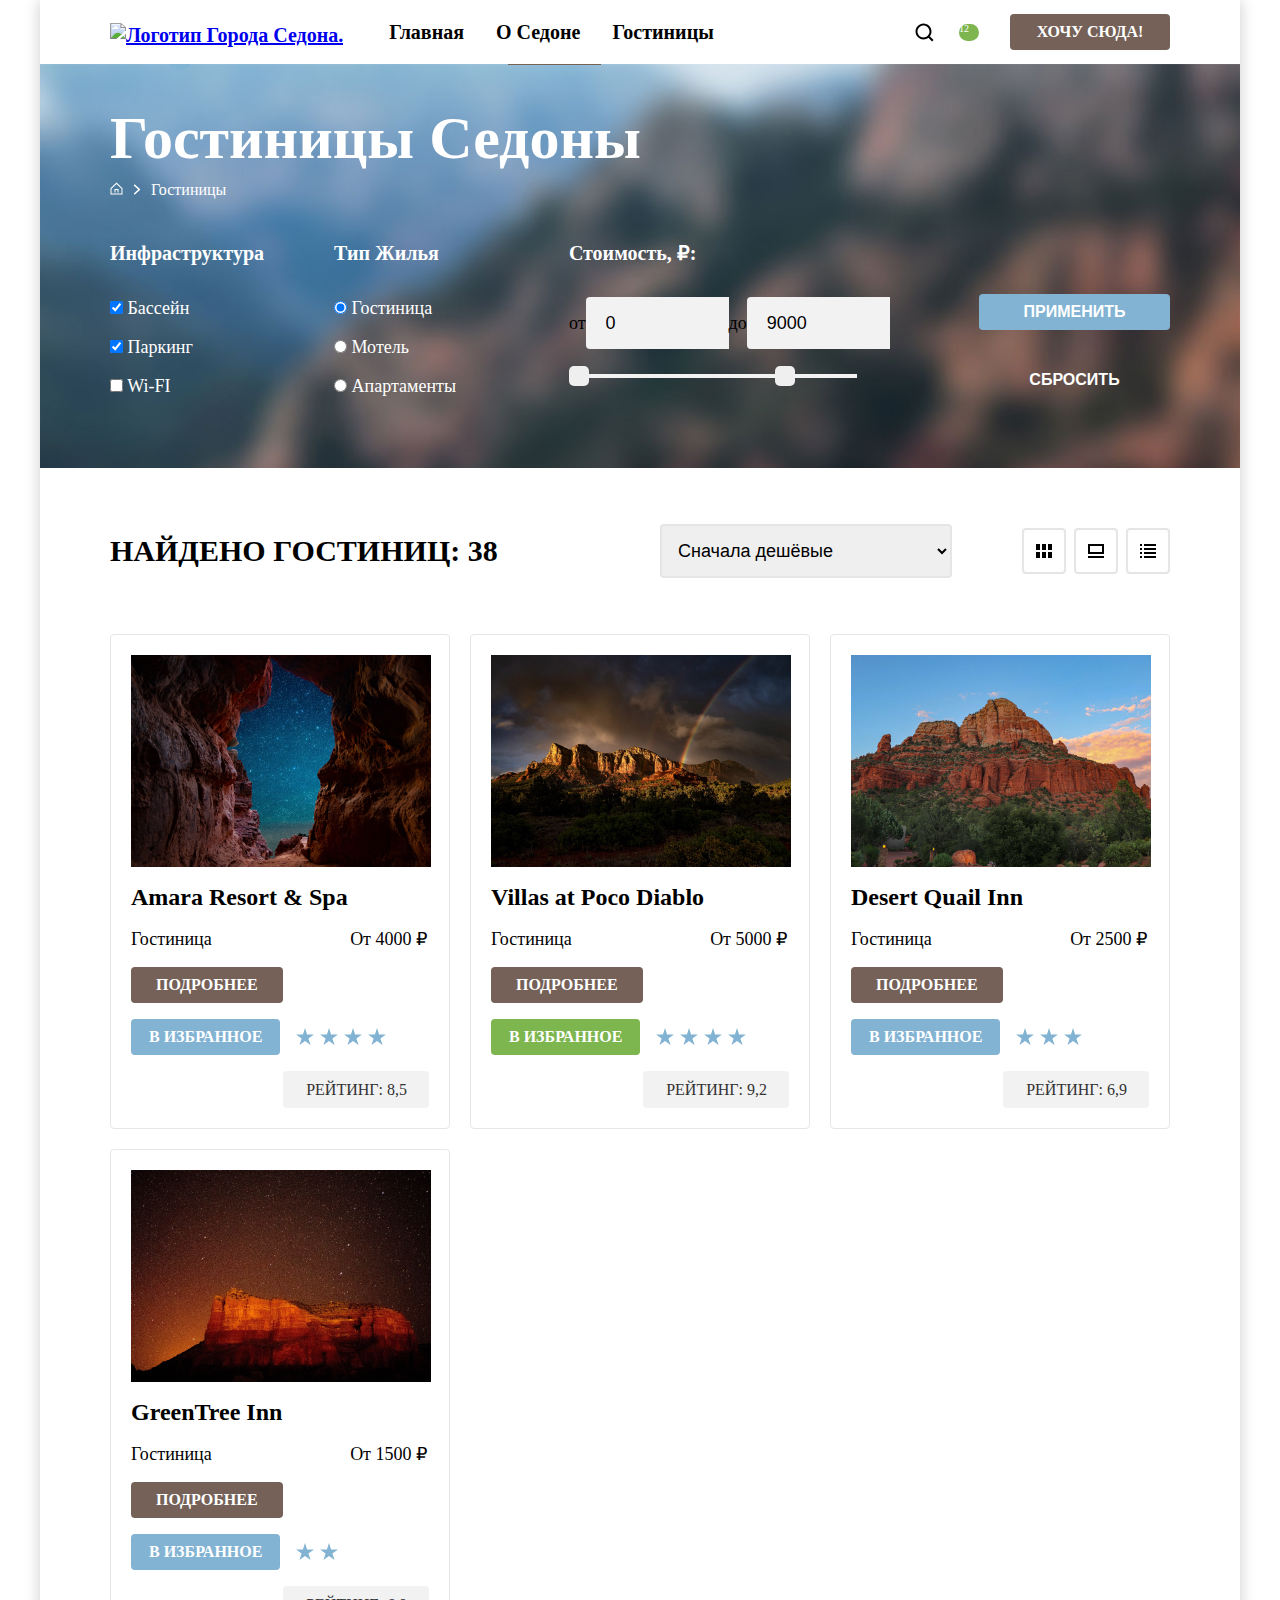
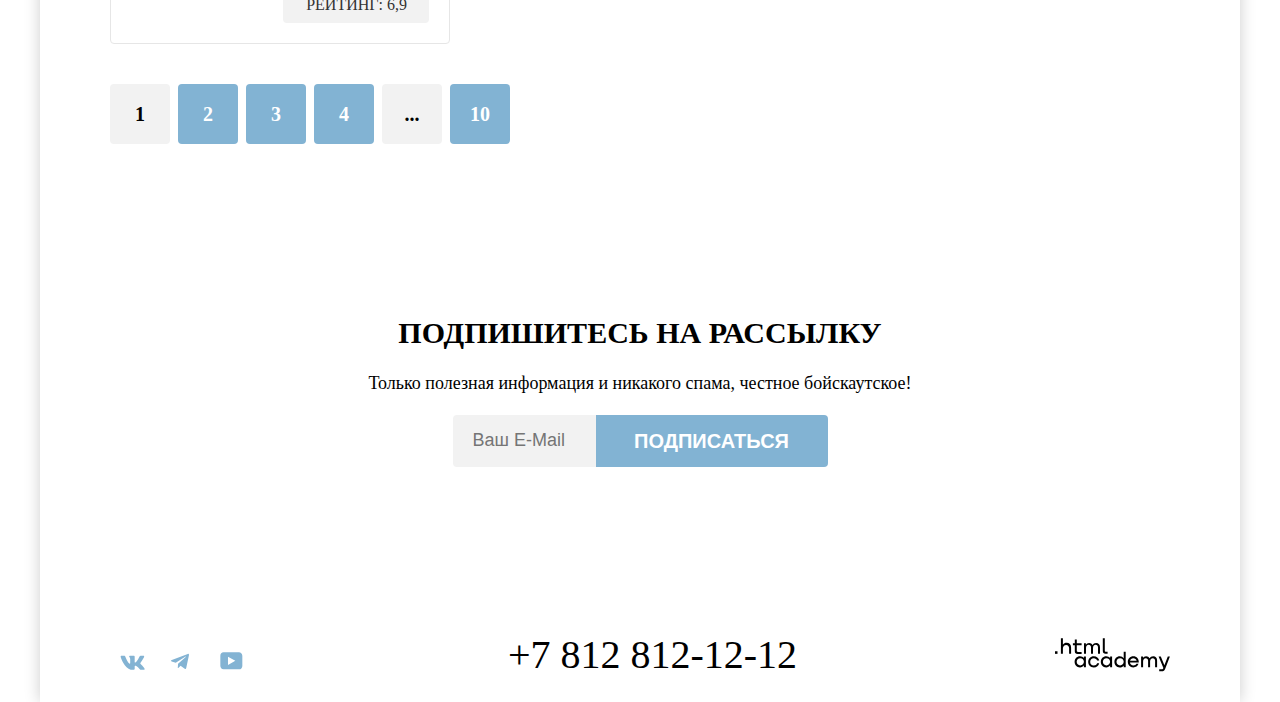
==== commit 58e89f78: "Merge pull request #7 from liana6616/master" ====
--- a/catalog.html
+++ b/catalog.html
@@ -118,12 +118,12 @@
             </fieldset>
             <fieldset class="search-filter-group">
               <legend class="search-filter-title">Стоимость, ₽:</legend>
-                <label for="price">
-                  <input class="field" type="price" name="price" value="0" required>
-                </label>
-                <label for="price">
-                  <input class="field" type="price" name="price" value="9000" required>
-                </label>
+              <div class="fix-price">
+                <label for="price">от</label>
+                <input class="field" type="price" name="price" value="0" required>
+                <label for="price">до</label>
+                <input class="field" type="price" name="price" value="9000" required>
+              </div>
               <div class="button-price">
                 <button class="button" type="submit"></button>
                 <button class="button-two" type="submit"></button>
@@ -281,7 +281,7 @@
         <section class="subscription-two" data-test="subscribe">
           <h2 class="subscribe-title-link">Подпишитесь на рассылку</h2>
           <p clas="subscribe-title-dark">Только полезная информация и никакого спама, честное бойскаутское!</p>
-          <form action="https://echo.htmlacademy.ru/" method="post">
+          <form action="https://echo.htmlacademy.ru/" method="post" class="email">
             <p class="subscribe-form-name">
               <label for="newsletter-email" hidden>Email</label>
               <input class="field" type="email" placeholder="Ваш e-mail" name="newsletter-email" id="newsletter-email"
@@ -325,7 +325,20 @@
           <a class="footer-contacts-address-phone" href="tel:+78128121212">+7 812 812-12-12</a>
         </address>
         <a class="htmlacademy-link" href="https://htmlacademy.ru/">
-          <img class="present" src="images/logo.svg" width="115" height="33" alt="Логотип академии.">
+          <svg xmlns="http://www.w3.org/2000/svg" width="115" height="34" viewBox="0 0 115 34" fill="none">
+            <path d="M0 13.2564V15.8564H2.5V13.2564H0Z" fill="black"/>
+            <path d="M11.6 4.85645C10 4.85645 8.8 5.55645 8 6.55645H7.9V0.356445H5.9V15.8564H7.9V10.5564C7.9 8.45645 9.2 6.95645 11.2 6.95645C13 6.95645 14.1 8.35645 14.1 10.1564V15.8564H16.1V9.75644C16.2 6.75644 14.3 4.85645 11.6 4.85645Z" fill="black"/>
+            <path d="M26.6 5.15645H21.8V1.45645H19.8V5.25645H17.9V7.25645H19.8V13.2564C19.8 14.9564 20.8 15.9564 22.5 15.9564H26.6V13.9564H22.9C22.2 13.9564 21.8 13.5564 21.8 12.8564V7.15645H26.6V5.15645Z" fill="black"/>
+            <path d="M41.1 4.95645C39.5 4.95645 38.2 5.75644 37.6 7.05645H37.5C36.9 5.85645 35.7 4.95645 34.1 4.95645C32.7 4.95645 31.6 5.75645 31 6.75645H30.9V5.15645H29V15.7564H31V10.3564C31 8.35645 32 6.85645 33.6 6.85645C35.1 6.85645 36 7.85645 36 9.45645V15.7564H38V10.1564C38 7.75645 39.4 6.85645 40.6 6.85645C42.1 6.85645 43 7.85645 43 9.45645V15.7564H45V9.25644C45.1 6.75644 43.6 4.95645 41.1 4.95645Z" fill="black"/>
+            <path d="M47.8 13.0564C47.8 14.7564 48.8 15.7564 50.6 15.7564H52.6V13.7564H50.9C50.2 13.7564 49.8 13.3564 49.8 12.6564V0.356445H47.8V13.0564Z" fill="black"/>
+            <path d="M28.9 20.0564C28 18.9564 26.7 18.2564 25 18.2564C21.9 18.2564 19.6 20.5564 19.6 23.8564C19.6 27.1564 21.9 29.4564 25 29.4564C26.8 29.4564 28 28.6564 28.8 27.5564H28.9V29.1564H30.9V18.5564H28.9V20.0564ZM25.3 27.4564C23.1 27.4564 21.7 25.8564 21.7 23.8564C21.7 21.8564 23.1 20.2564 25.3 20.2564C27.5 20.2564 28.9 21.8564 28.9 23.8564C28.9 25.7564 27.5 27.4564 25.3 27.4564Z" fill="black"/>
+            <path d="M44.2 22.3564C43.7 19.9564 41.6 18.2564 38.8 18.2564C35.4 18.2564 33.2 20.7564 33.2 23.8564C33.2 26.9564 35.4 29.4564 38.8 29.4564C41.6 29.4564 43.7 27.6564 44.2 25.2564H42.1C41.7 26.5564 40.4 27.5564 38.8 27.5564C36.6 27.5564 35.2 25.9564 35.2 23.9564C35.2 21.9564 36.6 20.3564 38.8 20.3564C40.4 20.3564 41.6 21.3564 42.1 22.5564H44.2V22.3564Z" fill="black"/>
+            <path d="M55.1 20.0564C54.2 18.9564 52.9 18.2564 51.2 18.2564C48.1 18.2564 45.8 20.5564 45.8 23.8564C45.8 27.1564 48.1 29.4564 51.2 29.4564C53 29.4564 54.2 28.6564 55 27.5564H55.1V29.1564H57.1V18.5564H55.1V20.0564ZM51.5 27.4564C49.3 27.4564 47.9 25.8564 47.9 23.8564C47.9 21.8564 49.3 20.2564 51.5 20.2564C53.7 20.2564 55.1 21.8564 55.1 23.8564C55.1 25.7564 53.6 27.4564 51.5 27.4564Z" fill="black"/>
+            <path d="M68.7 20.1564C67.8 19.0564 66.5 18.2564 64.8 18.2564C61.7 18.2564 59.4 20.5564 59.4 23.8564C59.4 27.1564 61.6 29.4564 64.8 29.4564C66.5 29.4564 67.8 28.6564 68.6 27.6564H68.7V29.1564H70.7V13.7564H68.7V20.1564ZM65.1 27.4564C62.9 27.4564 61.5 25.8564 61.5 23.8564C61.5 21.8564 62.9 20.2564 65.1 20.2564C67.3 20.2564 68.7 21.8564 68.7 23.8564C68.6 25.8564 67.2 27.4564 65.1 27.4564Z" fill="black"/>
+            <path d="M78.3 18.2564C75 18.2564 72.8 20.7564 72.8 23.8564C72.8 26.8564 74.9 29.4564 78.3 29.4564C80.8 29.4564 82.8 28.1564 83.5 25.8564H81.4C80.9 26.8564 79.8 27.4564 78.4 27.4564C76.5 27.4564 75.1 26.1564 75 24.5564H83.8C84 20.9564 81.8 18.2564 78.3 18.2564ZM78.3 20.1564C80 20.1564 81.3 21.1564 81.6 22.7564H75.1C75.4 21.2564 76.6 20.1564 78.3 20.1564Z" fill="black"/>
+            <path d="M98.2 18.2564C96.6 18.2564 95.3 19.0564 94.6 20.2564H94.5C93.9 19.0564 92.7 18.2564 91.1 18.2564C89.7 18.2564 88.6 18.9564 88 20.0564V18.5564H86.1V29.1564H88.1V23.7564C88.1 21.7564 89.1 20.3564 90.7 20.2564C92.2 20.2564 93.1 21.2564 93.1 22.8564V29.1564H95.1V23.5564C95.1 21.1564 96.5 20.2564 97.7 20.2564C99.2 20.2564 100.1 21.2564 100.1 22.8564V29.1564H102.1V22.6564C102.2 20.0564 100.7 18.2564 98.2 18.2564Z" fill="black"/>
+            <path d="M109.4 27.3564L105.8 18.4564H103.6L108.4 30.0564C108.1 30.9564 107.7 31.2564 106.7 31.2564H104.2V33.2564H106.7C108.5 33.2564 109.5 32.4564 110.2 30.6564L114.9 18.4564H112.8L109.4 27.3564Z" fill="black"/>
+            </svg>
         </a>
     </footer>
   </div>
--- a/styles/styles.css
+++ b/styles/styles.css
@@ -39,6 +39,10 @@
   line-height: 24px;
   color: #000000;
   box-sizing: border-box;
+}
+.logo {
+  margin-right: 30px;
+  margin-top: 6px;
 }
 .main-container {
   flex-grow: 1;
@@ -187,7 +191,8 @@
   line-height: 36px;
   text-transform: uppercase;
   margin: 0px;
-  padding: 0 0 20px 0;
+  padding: 0 0 25px 0;
+  max-width: 620px;
 }
 .subject {
   text-align: center;
@@ -421,7 +426,7 @@
   padding: 0px 10px;
   gap: 10px;
 }
-.present {
+.htmlacademy-link {
   display: flex;
   flex-direction: column;
   align-items: center;
@@ -435,6 +440,7 @@
   line-height: 40px;
   text-transform: uppercase;
   color: inherit;
+  margin-top: 10px;
 }
 .footer-contacts-address {
   display: flex;
@@ -458,6 +464,9 @@
   padding: 0;
   margin: 0;
 }
+.email {
+  display: flex;
+}
 
 
 
@@ -478,6 +487,20 @@
   align-items: center;
   list-style: none;
   flex-shrink: 0;
+}
+.fix-price {
+  display: flex;
+  justify-content: space-between;
+  align-items: center;
+  margin: 0;
+  padding: 0;
+}
+.price {
+  display: flex;
+  width: 143px;
+  padding: 12px 20px;
+  justify-content: space-between;
+  align-items: center;
 }
 .header-catalog {
   background:  url("../images/catalog/filter.png");
@@ -501,6 +524,13 @@
   margin: 0;
   padding: 0;
 }
+.inner-header {
+  font-size: 30px;
+  font-style: normal;
+  font-weight: 700;
+  line-height: 36px;
+  text-transform: uppercase;
+}
 .filter {
   padding: 0;
   margin: 0;
@@ -547,11 +577,12 @@
   padding: 0 70px 32px 0;
 }
 .search-filter-group {
-  margin: 0;
+  margin-left: 60px;
   padding: 0;
 }
 .price {
   padding: 0;
+  opacity: 0.3;
 }
 .control-input {
   margin: 0;
@@ -818,10 +849,9 @@
 .catalog-list {
   margin: 0;
   padding: 0;
-  display: flex;
-  align-items: flex-start;
+  display: grid;
   gap: 20px;
-  align-self: stretch;
+  grid-template-columns: repeat(3, 340px);
   flex-wrap: wrap;
 }
 .form-filter {
@@ -869,7 +899,6 @@
   height: 60px;
   justify-content: center;
   align-items: center;
-  gap: 8px;
   text-decoration: none;
 }
 .pagination-current {
@@ -890,14 +919,15 @@
   text-decoration: none;
 }
 .pagination {
-  list-style: none;
-  display: flex;
-  align-items: center;
-  align-self: stretch;
-  justify-content: flex-start;
+  min-width: 1060px;
+  list-style-type: none;
+  display: grid;
+  margin: 0;
+  margin-left: -16px;
+  padding: 0;
+  grid-auto-flow: column;
+  justify-content: start;
   gap: 8px;
-  margin: 0;
-  padding: 0;
 }
 .subscribe {
   background-image: url("../images/subscribe.png");
@@ -906,9 +936,9 @@
   width: 1200px;
   display: flex;
   padding: 96px 0 104px 0;
-  flex-direction: column;
   align-items: center;
   box-sizing: border-box;
+  flex-direction: column;
 }
 .subscription-two {
   min-height: 414px;
@@ -951,6 +981,7 @@
   background: #F2F2F2;
   text-decoration: none;
   padding: 12px 20px;
+  height: 52px;
 }
 .visually-hidden {
   position: absolute;
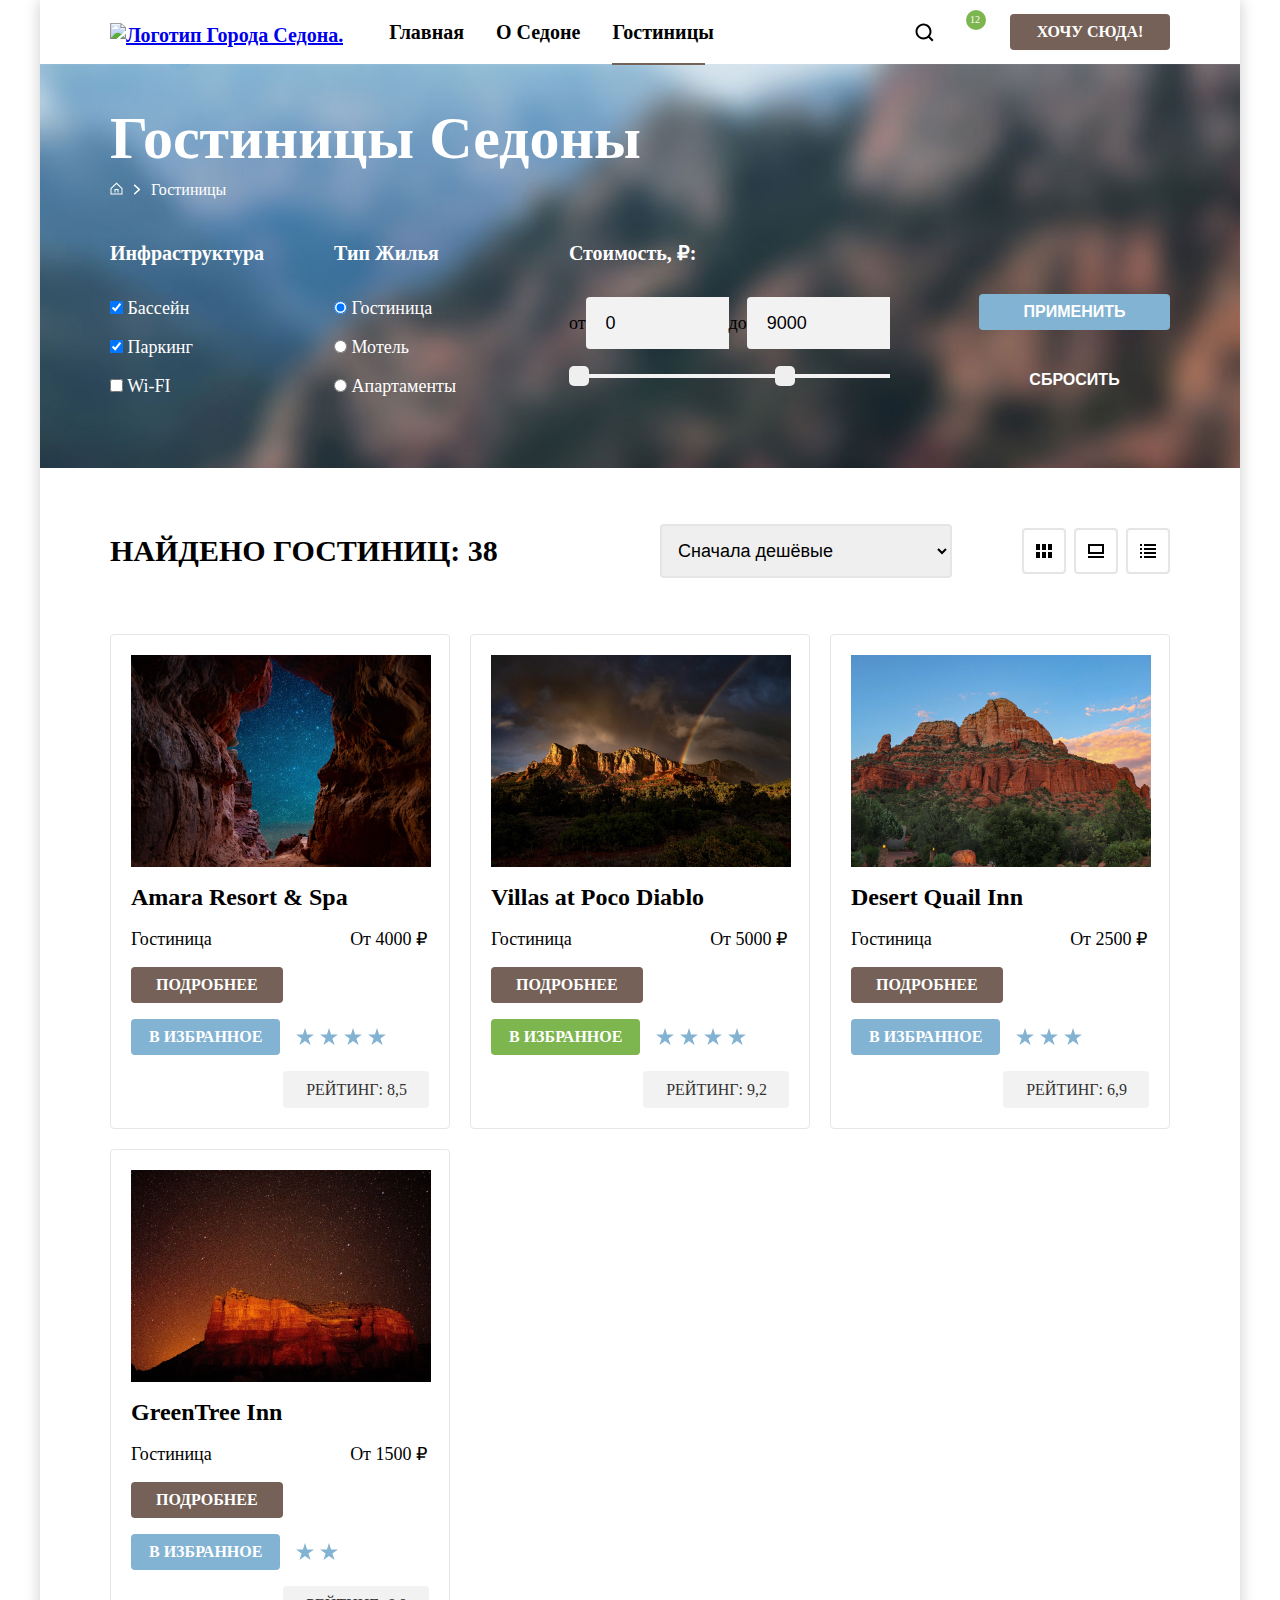
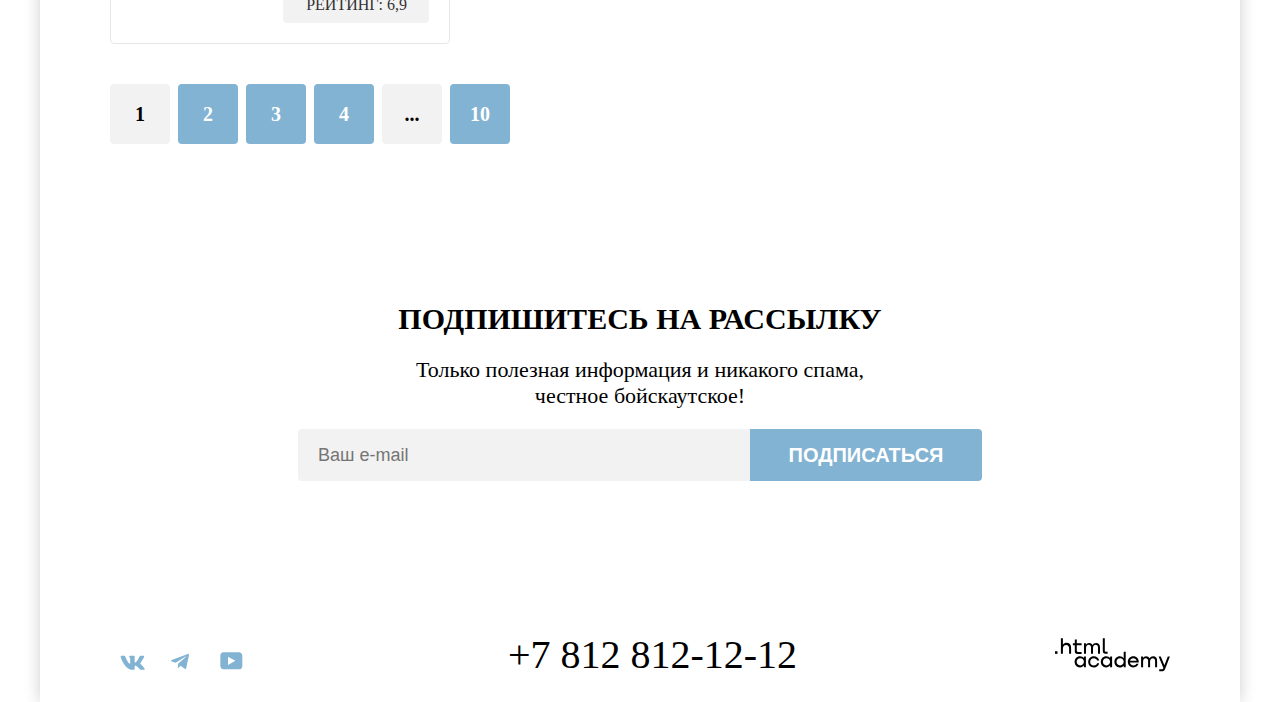
==== commit 7b40d0f0: "делает декаративные элементы" ====
--- a/catalog.html
+++ b/catalog.html
@@ -22,7 +22,7 @@
               <a class="navigation-link" href="#">О Седоне</a>
             </li>
             <li class="site-navigation-item">
-              <a class="navigation-link" href="#">Гостиницы</a>
+              <a class="navigation-link navigation-link-current" href="#">Гостиницы</a>
             </li>
           </ul>
           <ul class="navigation-list navigation-user">
@@ -31,7 +31,7 @@
             </li>
             <li class="navigation-item">
               <a class="navigation-link-like" href="#">
-                <span>12</span></a>
+                <span class="sum">12</span></a>
           </ul>
           <a class="navigation-link-button" href="#">Хочу сюда!</a>
         </nav>
@@ -53,8 +53,10 @@
             <li class="breadcrumbs-item">
               <p class="bread-crumbs">
                 <svg xmlns="http://www.w3.org/2000/svg" width="8" height="11" viewBox="0 0 8 11" fill="none">
-                  <path d="M6.91526 4.96875L2.16526 0.71875C1.91526 0.46875 1.41526 0.46875 1.04026 0.71875C0.665263 0.96875 0.790263 1.46875 1.04026 1.71875L5.16526 5.46875L1.16526 9.21875C0.915263 9.46875 0.915263 9.96875 1.16526 10.2188C1.16526 10.3438 1.54026 10.4688 1.66526 10.4688C1.79026 10.4688 2.04026 10.3438 2.16526 10.2188L6.91526 5.96875C7.29026 5.71875 7.29026 5.21875 6.91526 4.96875Z" fill="white"/>
-                  </svg>
+                  <path
+                    d="M6.91526 4.96875L2.16526 0.71875C1.91526 0.46875 1.41526 0.46875 1.04026 0.71875C0.665263 0.96875 0.790263 1.46875 1.04026 1.71875L5.16526 5.46875L1.16526 9.21875C0.915263 9.46875 0.915263 9.96875 1.16526 10.2188C1.16526 10.3438 1.54026 10.4688 1.66526 10.4688C1.79026 10.4688 2.04026 10.3438 2.16526 10.2188L6.91526 5.96875C7.29026 5.71875 7.29026 5.21875 6.91526 4.96875Z"
+                    fill="white" />
+                </svg>
               </p>
             </li>
             <li class="breadcrumbs-item">
@@ -119,10 +121,10 @@
             <fieldset class="search-filter-group">
               <legend class="search-filter-title">Стоимость, ₽:</legend>
               <div class="fix-price">
-                <label for="price">от</label>
-                <input class="field" type="price" name="price" value="0" required>
-                <label for="price">до</label>
-                <input class="field" type="price" name="price" value="9000" required>
+                <label for="price_do">от</label>
+                <input class="field" type="text" name="price" value="0" id="price_do" required>
+                <label for="price_of">до</label>
+                <input class="field" type="text" name="price" value="9000" id="price_of" required>
               </div>
               <div class="button-price">
                 <button class="button" type="submit"></button>
@@ -143,39 +145,39 @@
               <option value="popular">Сначала популярное</option>
               <option value="expensive">Сначала дорогое</option>
             </select>
-          <div class="review">
-            <a class="button-list-pictures" href="#">
-              <span class="visually-hidden">Показать карточки</span>
-              <svg xmlns="http://www.w3.org/2000/svg" width="16" height="14" viewBox="0 0 16 14" fill="none">
-                <path d="M4 0H0V6H4V0Z" fill="black" />
-                <path d="M16 0H12V6H16V0Z" fill="black" />
-                <path d="M10 0H6V6H10V0Z" fill="black" />
-                <path d="M4 8H0V14H4V8Z" fill="black" />
-                <path d="M16 8H12V14H16V8Z" fill="black" />
-                <path d="M10 8H6V14H10V8Z" fill="black" />
-              </svg>
-            </a>
-            <a class="button-list-picture" href="#">
-              <span class="visually-hidden">Показать карточку</span>
-              <svg xmlns="http://www.w3.org/2000/svg" width="16" height="14" viewBox="0 0 16 14" fill="none">
-                <path d="M16 12H0V14H16V12Z" fill="black" />
-                <path d="M14 2V8H2V2H14ZM16 0H0V10H16V0Z" fill="black" />
-              </svg>
-            </a>
-            <a class="button-list-list">
-              <span class="visually-hidden">Показать список</span>
-              <svg xmlns="http://www.w3.org/2000/svg" width="16" height="14" viewBox="0 0 16 14" fill="none">
-                <path d="M2 0H0V2H2V0Z" fill="black" />
-                <path d="M16 0H4V2H16V0Z" fill="black" />
-                <path d="M2 4H0V6H2V4Z" fill="black" />
-                <path d="M16 4H4V6H16V4Z" fill="black" />
-                <path d="M2 8H0V10H2V8Z" fill="black" />
-                <path d="M16 8H4V10H16V8Z" fill="black" />
-                <path d="M2 12H0V14H2V12Z" fill="black" />
-                <path d="M16 12H4V14H16V12Z" fill="black" />
-              </svg>
-            </a>
-          </div>
+            <div class="review">
+              <a class="button-list-pictures" href="#">
+                <span class="visually-hidden">Показать карточки</span>
+                <svg xmlns="http://www.w3.org/2000/svg" width="16" height="14" viewBox="0 0 16 14" fill="none">
+                  <path d="M4 0H0V6H4V0Z" fill="black" />
+                  <path d="M16 0H12V6H16V0Z" fill="black" />
+                  <path d="M10 0H6V6H10V0Z" fill="black" />
+                  <path d="M4 8H0V14H4V8Z" fill="black" />
+                  <path d="M16 8H12V14H16V8Z" fill="black" />
+                  <path d="M10 8H6V14H10V8Z" fill="black" />
+                </svg>
+              </a>
+              <a class="button-list-picture" href="#">
+                <span class="visually-hidden">Показать карточку</span>
+                <svg xmlns="http://www.w3.org/2000/svg" width="16" height="14" viewBox="0 0 16 14" fill="none">
+                  <path d="M16 12H0V14H16V12Z" fill="black" />
+                  <path d="M14 2V8H2V2H14ZM16 0H0V10H16V0Z" fill="black" />
+                </svg>
+              </a>
+              <a class="button-list-list">
+                <span class="visually-hidden">Показать список</span>
+                <svg xmlns="http://www.w3.org/2000/svg" width="16" height="14" viewBox="0 0 16 14" fill="none">
+                  <path d="M2 0H0V2H2V0Z" fill="black" />
+                  <path d="M16 0H4V2H16V0Z" fill="black" />
+                  <path d="M2 4H0V6H2V4Z" fill="black" />
+                  <path d="M16 4H4V6H16V4Z" fill="black" />
+                  <path d="M2 8H0V10H2V8Z" fill="black" />
+                  <path d="M16 8H4V10H16V8Z" fill="black" />
+                  <path d="M2 12H0V14H2V12Z" fill="black" />
+                  <path d="M16 12H4V14H16V12Z" fill="black" />
+                </svg>
+              </a>
+            </div>
           </div>
           <ul class="catalog-list">
             <li class="catalog-card">
@@ -190,10 +192,10 @@
               <a class="catalog-card-button-favorites" href="#">В избранное</a>
               <div class="rating-results">
                 <img class="visually-rating" width="18" height="17" src="images/catalog/star.svg"
-                  alt="Четырехзвездочный отель."></a>
-                <img class="visually-rating" width="18" height="17" src="images/catalog/star.svg"></a>
-                <img class="visually-rating" width="18" height="17" src="images/catalog/star.svg"></a>
-                <img class="visually-rating" width="18" height="17" src="images/catalog/star.svg"></a>
+                  alt="Четырехзвездочный отель.">
+                <img class="visually-rating" width="18" height="17" src="images/catalog/star.svg">
+                <img class="visually-rating" width="18" height="17" src="images/catalog/star.svg">
+                <img class="visually-rating" width="18" height="17" src="images/catalog/star.svg">
               </div>
               <a class="rating-result" href="#">Рейтинг: 8,5</a>
             </li>
@@ -209,10 +211,10 @@
               <a class="catalog-card-button-favorite" href="#">В избранное</a>
               <div class="rating-results">
                 <img class="visually-rating" width="18" height="17" src="images/catalog/star.svg"
-                  alt="Четырехзвездочный отель."></a>
-                <img class="visually-rating" width="18" height="17" src="images/catalog/star.svg"></a>
-                <img class="visually-rating" width="18" height="17" src="images/catalog/star.svg"></a>
-                <img class="visually-rating" width="18" height="17" src="images/catalog/star.svg"></a>
+                  alt="Четырехзвездочный отель.">
+                <img class="visually-rating" width="18" height="17" src="images/catalog/star.svg">
+                <img class="visually-rating" width="18" height="17" src="images/catalog/star.svg">
+                <img class="visually-rating" width="18" height="17" src="images/catalog/star.svg">
               </div>
               <a class="rating-result" href="#">Рейтинг: 9,2</a>
             </li>
@@ -228,9 +230,9 @@
               <a class="catalog-card-button-favorites" href="#">В избранное</a>
               <div class="rating-results">
                 <img class="visually-rating" width="18" height="17" src="images/catalog/star.svg"
-                  alt="Трехзвездочный отель."></a>
-                <img class="visually-rating" width="18" height="17" src="images/catalog/star.svg"></a>
-                <img class="visually-rating" width="18" height="17" src="images/catalog/star.svg"></a>
+                  alt="Трехзвездочный отель.">
+                <img class="visually-rating" width="18" height="17" src="images/catalog/star.svg">
+                <img class="visually-rating" width="18" height="17" src="images/catalog/star.svg">
               </div>
               <a class="rating-result" href="#">Рейтинг: 6,9</a>
             </li>
@@ -246,8 +248,8 @@
               <a class="catalog-card-button-favorites" href="#">В избранное</a>
               <div class="rating-results">
                 <img class="visually-rating" width="18" height="17" src="images/catalog/star.svg"
-                  alt="Двухзвездочный отель."></a>
-                <img class="visually-rating" width="18" height="17" src="images/catalog/star.svg"></a>
+                  alt="Двухзвездочный отель.">
+                <img class="visually-rating" width="18" height="17" src="images/catalog/star.svg">
               </div>
               <a class="rating-result" href="#">Рейтинг: 6,9</a>
             </li>
@@ -280,11 +282,11 @@
         </section>
         <section class="subscription-two" data-test="subscribe">
           <h2 class="subscribe-title-link">Подпишитесь на рассылку</h2>
-          <p clas="subscribe-title-dark">Только полезная информация и никакого спама, честное бойскаутское!</p>
+          <p class="subscribe-title-dark">Только полезная информация и никакого спама, честное бойскаутское!</p>
           <form action="https://echo.htmlacademy.ru/" method="post" class="email">
             <p class="subscribe-form-name">
               <label for="newsletter-email" hidden>Email</label>
-              <input class="field" type="email" placeholder="Ваш e-mail" name="newsletter-email" id="newsletter-email"
+              <input class="field-email" type="email" placeholder="Ваш e-mail" name="newsletter-email" id="newsletter-email"
                 required>
             </p>
             <button class="subscribe-button" type="submit">Подписаться</button>
@@ -326,22 +328,44 @@
         </address>
         <a class="htmlacademy-link" href="https://htmlacademy.ru/">
           <svg xmlns="http://www.w3.org/2000/svg" width="115" height="34" viewBox="0 0 115 34" fill="none">
-            <path d="M0 13.2564V15.8564H2.5V13.2564H0Z" fill="black"/>
-            <path d="M11.6 4.85645C10 4.85645 8.8 5.55645 8 6.55645H7.9V0.356445H5.9V15.8564H7.9V10.5564C7.9 8.45645 9.2 6.95645 11.2 6.95645C13 6.95645 14.1 8.35645 14.1 10.1564V15.8564H16.1V9.75644C16.2 6.75644 14.3 4.85645 11.6 4.85645Z" fill="black"/>
-            <path d="M26.6 5.15645H21.8V1.45645H19.8V5.25645H17.9V7.25645H19.8V13.2564C19.8 14.9564 20.8 15.9564 22.5 15.9564H26.6V13.9564H22.9C22.2 13.9564 21.8 13.5564 21.8 12.8564V7.15645H26.6V5.15645Z" fill="black"/>
-            <path d="M41.1 4.95645C39.5 4.95645 38.2 5.75644 37.6 7.05645H37.5C36.9 5.85645 35.7 4.95645 34.1 4.95645C32.7 4.95645 31.6 5.75645 31 6.75645H30.9V5.15645H29V15.7564H31V10.3564C31 8.35645 32 6.85645 33.6 6.85645C35.1 6.85645 36 7.85645 36 9.45645V15.7564H38V10.1564C38 7.75645 39.4 6.85645 40.6 6.85645C42.1 6.85645 43 7.85645 43 9.45645V15.7564H45V9.25644C45.1 6.75644 43.6 4.95645 41.1 4.95645Z" fill="black"/>
-            <path d="M47.8 13.0564C47.8 14.7564 48.8 15.7564 50.6 15.7564H52.6V13.7564H50.9C50.2 13.7564 49.8 13.3564 49.8 12.6564V0.356445H47.8V13.0564Z" fill="black"/>
-            <path d="M28.9 20.0564C28 18.9564 26.7 18.2564 25 18.2564C21.9 18.2564 19.6 20.5564 19.6 23.8564C19.6 27.1564 21.9 29.4564 25 29.4564C26.8 29.4564 28 28.6564 28.8 27.5564H28.9V29.1564H30.9V18.5564H28.9V20.0564ZM25.3 27.4564C23.1 27.4564 21.7 25.8564 21.7 23.8564C21.7 21.8564 23.1 20.2564 25.3 20.2564C27.5 20.2564 28.9 21.8564 28.9 23.8564C28.9 25.7564 27.5 27.4564 25.3 27.4564Z" fill="black"/>
-            <path d="M44.2 22.3564C43.7 19.9564 41.6 18.2564 38.8 18.2564C35.4 18.2564 33.2 20.7564 33.2 23.8564C33.2 26.9564 35.4 29.4564 38.8 29.4564C41.6 29.4564 43.7 27.6564 44.2 25.2564H42.1C41.7 26.5564 40.4 27.5564 38.8 27.5564C36.6 27.5564 35.2 25.9564 35.2 23.9564C35.2 21.9564 36.6 20.3564 38.8 20.3564C40.4 20.3564 41.6 21.3564 42.1 22.5564H44.2V22.3564Z" fill="black"/>
-            <path d="M55.1 20.0564C54.2 18.9564 52.9 18.2564 51.2 18.2564C48.1 18.2564 45.8 20.5564 45.8 23.8564C45.8 27.1564 48.1 29.4564 51.2 29.4564C53 29.4564 54.2 28.6564 55 27.5564H55.1V29.1564H57.1V18.5564H55.1V20.0564ZM51.5 27.4564C49.3 27.4564 47.9 25.8564 47.9 23.8564C47.9 21.8564 49.3 20.2564 51.5 20.2564C53.7 20.2564 55.1 21.8564 55.1 23.8564C55.1 25.7564 53.6 27.4564 51.5 27.4564Z" fill="black"/>
-            <path d="M68.7 20.1564C67.8 19.0564 66.5 18.2564 64.8 18.2564C61.7 18.2564 59.4 20.5564 59.4 23.8564C59.4 27.1564 61.6 29.4564 64.8 29.4564C66.5 29.4564 67.8 28.6564 68.6 27.6564H68.7V29.1564H70.7V13.7564H68.7V20.1564ZM65.1 27.4564C62.9 27.4564 61.5 25.8564 61.5 23.8564C61.5 21.8564 62.9 20.2564 65.1 20.2564C67.3 20.2564 68.7 21.8564 68.7 23.8564C68.6 25.8564 67.2 27.4564 65.1 27.4564Z" fill="black"/>
-            <path d="M78.3 18.2564C75 18.2564 72.8 20.7564 72.8 23.8564C72.8 26.8564 74.9 29.4564 78.3 29.4564C80.8 29.4564 82.8 28.1564 83.5 25.8564H81.4C80.9 26.8564 79.8 27.4564 78.4 27.4564C76.5 27.4564 75.1 26.1564 75 24.5564H83.8C84 20.9564 81.8 18.2564 78.3 18.2564ZM78.3 20.1564C80 20.1564 81.3 21.1564 81.6 22.7564H75.1C75.4 21.2564 76.6 20.1564 78.3 20.1564Z" fill="black"/>
-            <path d="M98.2 18.2564C96.6 18.2564 95.3 19.0564 94.6 20.2564H94.5C93.9 19.0564 92.7 18.2564 91.1 18.2564C89.7 18.2564 88.6 18.9564 88 20.0564V18.5564H86.1V29.1564H88.1V23.7564C88.1 21.7564 89.1 20.3564 90.7 20.2564C92.2 20.2564 93.1 21.2564 93.1 22.8564V29.1564H95.1V23.5564C95.1 21.1564 96.5 20.2564 97.7 20.2564C99.2 20.2564 100.1 21.2564 100.1 22.8564V29.1564H102.1V22.6564C102.2 20.0564 100.7 18.2564 98.2 18.2564Z" fill="black"/>
-            <path d="M109.4 27.3564L105.8 18.4564H103.6L108.4 30.0564C108.1 30.9564 107.7 31.2564 106.7 31.2564H104.2V33.2564H106.7C108.5 33.2564 109.5 32.4564 110.2 30.6564L114.9 18.4564H112.8L109.4 27.3564Z" fill="black"/>
-            </svg>
+            <path d="M0 13.2564V15.8564H2.5V13.2564H0Z" fill="black" />
+            <path
+              d="M11.6 4.85645C10 4.85645 8.8 5.55645 8 6.55645H7.9V0.356445H5.9V15.8564H7.9V10.5564C7.9 8.45645 9.2 6.95645 11.2 6.95645C13 6.95645 14.1 8.35645 14.1 10.1564V15.8564H16.1V9.75644C16.2 6.75644 14.3 4.85645 11.6 4.85645Z"
+              fill="black" />
+            <path
+              d="M26.6 5.15645H21.8V1.45645H19.8V5.25645H17.9V7.25645H19.8V13.2564C19.8 14.9564 20.8 15.9564 22.5 15.9564H26.6V13.9564H22.9C22.2 13.9564 21.8 13.5564 21.8 12.8564V7.15645H26.6V5.15645Z"
+              fill="black" />
+            <path
+              d="M41.1 4.95645C39.5 4.95645 38.2 5.75644 37.6 7.05645H37.5C36.9 5.85645 35.7 4.95645 34.1 4.95645C32.7 4.95645 31.6 5.75645 31 6.75645H30.9V5.15645H29V15.7564H31V10.3564C31 8.35645 32 6.85645 33.6 6.85645C35.1 6.85645 36 7.85645 36 9.45645V15.7564H38V10.1564C38 7.75645 39.4 6.85645 40.6 6.85645C42.1 6.85645 43 7.85645 43 9.45645V15.7564H45V9.25644C45.1 6.75644 43.6 4.95645 41.1 4.95645Z"
+              fill="black" />
+            <path
+              d="M47.8 13.0564C47.8 14.7564 48.8 15.7564 50.6 15.7564H52.6V13.7564H50.9C50.2 13.7564 49.8 13.3564 49.8 12.6564V0.356445H47.8V13.0564Z"
+              fill="black" />
+            <path
+              d="M28.9 20.0564C28 18.9564 26.7 18.2564 25 18.2564C21.9 18.2564 19.6 20.5564 19.6 23.8564C19.6 27.1564 21.9 29.4564 25 29.4564C26.8 29.4564 28 28.6564 28.8 27.5564H28.9V29.1564H30.9V18.5564H28.9V20.0564ZM25.3 27.4564C23.1 27.4564 21.7 25.8564 21.7 23.8564C21.7 21.8564 23.1 20.2564 25.3 20.2564C27.5 20.2564 28.9 21.8564 28.9 23.8564C28.9 25.7564 27.5 27.4564 25.3 27.4564Z"
+              fill="black" />
+            <path
+              d="M44.2 22.3564C43.7 19.9564 41.6 18.2564 38.8 18.2564C35.4 18.2564 33.2 20.7564 33.2 23.8564C33.2 26.9564 35.4 29.4564 38.8 29.4564C41.6 29.4564 43.7 27.6564 44.2 25.2564H42.1C41.7 26.5564 40.4 27.5564 38.8 27.5564C36.6 27.5564 35.2 25.9564 35.2 23.9564C35.2 21.9564 36.6 20.3564 38.8 20.3564C40.4 20.3564 41.6 21.3564 42.1 22.5564H44.2V22.3564Z"
+              fill="black" />
+            <path
+              d="M55.1 20.0564C54.2 18.9564 52.9 18.2564 51.2 18.2564C48.1 18.2564 45.8 20.5564 45.8 23.8564C45.8 27.1564 48.1 29.4564 51.2 29.4564C53 29.4564 54.2 28.6564 55 27.5564H55.1V29.1564H57.1V18.5564H55.1V20.0564ZM51.5 27.4564C49.3 27.4564 47.9 25.8564 47.9 23.8564C47.9 21.8564 49.3 20.2564 51.5 20.2564C53.7 20.2564 55.1 21.8564 55.1 23.8564C55.1 25.7564 53.6 27.4564 51.5 27.4564Z"
+              fill="black" />
+            <path
+              d="M68.7 20.1564C67.8 19.0564 66.5 18.2564 64.8 18.2564C61.7 18.2564 59.4 20.5564 59.4 23.8564C59.4 27.1564 61.6 29.4564 64.8 29.4564C66.5 29.4564 67.8 28.6564 68.6 27.6564H68.7V29.1564H70.7V13.7564H68.7V20.1564ZM65.1 27.4564C62.9 27.4564 61.5 25.8564 61.5 23.8564C61.5 21.8564 62.9 20.2564 65.1 20.2564C67.3 20.2564 68.7 21.8564 68.7 23.8564C68.6 25.8564 67.2 27.4564 65.1 27.4564Z"
+              fill="black" />
+            <path
+              d="M78.3 18.2564C75 18.2564 72.8 20.7564 72.8 23.8564C72.8 26.8564 74.9 29.4564 78.3 29.4564C80.8 29.4564 82.8 28.1564 83.5 25.8564H81.4C80.9 26.8564 79.8 27.4564 78.4 27.4564C76.5 27.4564 75.1 26.1564 75 24.5564H83.8C84 20.9564 81.8 18.2564 78.3 18.2564ZM78.3 20.1564C80 20.1564 81.3 21.1564 81.6 22.7564H75.1C75.4 21.2564 76.6 20.1564 78.3 20.1564Z"
+              fill="black" />
+            <path
+              d="M98.2 18.2564C96.6 18.2564 95.3 19.0564 94.6 20.2564H94.5C93.9 19.0564 92.7 18.2564 91.1 18.2564C89.7 18.2564 88.6 18.9564 88 20.0564V18.5564H86.1V29.1564H88.1V23.7564C88.1 21.7564 89.1 20.3564 90.7 20.2564C92.2 20.2564 93.1 21.2564 93.1 22.8564V29.1564H95.1V23.5564C95.1 21.1564 96.5 20.2564 97.7 20.2564C99.2 20.2564 100.1 21.2564 100.1 22.8564V29.1564H102.1V22.6564C102.2 20.0564 100.7 18.2564 98.2 18.2564Z"
+              fill="black" />
+            <path
+              d="M109.4 27.3564L105.8 18.4564H103.6L108.4 30.0564C108.1 30.9564 107.7 31.2564 106.7 31.2564H104.2V33.2564H106.7C108.5 33.2564 109.5 32.4564 110.2 30.6564L114.9 18.4564H112.8L109.4 27.3564Z"
+              fill="black" />
+          </svg>
         </a>
-    </footer>
-  </div>
-</body>
+      </footer>
+    </div>
+  </body>
 
 </html>
--- a/styles/styles.css
+++ b/styles/styles.css
@@ -43,6 +43,8 @@
 .logo {
   margin-right: 30px;
   margin-top: 6px;
+  position: relative;
+  z-index: 2;
 }
 .main-container {
   flex-grow: 1;
@@ -62,6 +64,7 @@
   align-items: center;
   list-style: none;
   flex-shrink: 0;
+  height: 100%;
 }
 .site-navigation-item {
   height: 100%;
@@ -84,13 +87,24 @@
   line-height: 10px;
   color: #ffffff;
   background-image: url("../images/like.svg");
-  width: 20px;
-  height: 20px;
-  border-radius: 10px;
   background: #7DB54F;
   text-decoration: none;
+  min-width: 20px;
+  min-height: 20px;
+  border-radius: 50%;
+  position: absolute;
+  left: 8px;
+  bottom: 12px;
+  }
+.sum {
+  position: absolute;
+  left: 4px;
+  top: 5px;
+  right: 5px;
+  bottom: 5px;
   }
 .navigation-link {
+  position: relative;
   text-decoration: none;
   color: inherit;
   flex-shrink: 0;
@@ -101,6 +115,17 @@
   justify-content: center;
   align-items: center;
   padding: 0 16px;
+}
+.navigation-link-current::before {
+  position: absolute;
+  min-width: 68px;
+  max-width: 93px;
+  height: 2px;
+  right: 16px;
+  bottom: -1px;
+  left: 16px;
+  background: #756257;
+  content: "";
 }
 .navigation-search {
   background: url("../images/search.svg");
@@ -124,6 +149,7 @@
   justify-content: center;
   align-items: center;
   margin: 0 32px 0 24px;
+  position: relative;
 }
 .navigation-link-button {
   color:#FFF;
@@ -143,6 +169,16 @@
   text-decoration: none;
   margin: 0;
 }
+.navigation-link-button:hover {
+  background: #615048;
+}
+.navigation-link-button:focus {
+  background: #615048;
+}
+.navigation-link-button:active {
+  background: #756157;
+  color: rgba(255, 255, 255, 0.30);
+}
 .hero {
   background-color: #FFF;
   display: flex;
@@ -182,6 +218,8 @@
   width: 100%;
   text-align: center;
   padding: 51px 0 82px;
+  position: relative;
+  z-index: 1;
 }
 .title {
   text-align: center;
@@ -217,7 +255,6 @@
   font-weight: 700;
   line-height: 36px;
 }
-
 .advantages h3 {
   font-size: 24px;
   font-weight: 700;
@@ -229,6 +266,7 @@
   font-style: normal;
   font-weight: 400;
   line-height: 26px;
+  text-align: center;
 }
 .advantages p {
   font-size: 18px;
@@ -254,6 +292,8 @@
   display: flex;
   flex-direction: column;
   align-items: center;
+  max-width: 175px;
+  justify-content: center;
 }
 .advantages-titles {
   padding: 30px 0 30px 0;
@@ -327,7 +367,6 @@
   line-height: 36px;
   text-transform: uppercase;
   margin: 0;
-
 }
 .button-search {
   display: inline-flex;
@@ -342,6 +381,16 @@
   font-weight: 700;
   line-height: 36px;
   text-transform: uppercase;
+}
+.button-search:hover {
+  background: #615048;
+}
+.button-search:focus {
+  background: #615048;
+}
+.button-search:active {
+  background: #756157;
+  color: rgba(255, 255, 255, 0.30);
 }
 .advantages-descripsion {
   font-size: 22px;
@@ -388,6 +437,15 @@
   gap: 10px;
   width: 232px;
 }
+.subscribe-button:hover {
+  background: #68A2CA;
+}
+.subscribe-button:focus {
+  background: #68A2CA;
+}
+.subscribe-button:active {
+  opacity: 0.3;
+}
 .footer-social {
   display: flex;
   flex-shrink: 0;
@@ -406,7 +464,6 @@
   padding: 0;
 }
 .footer-social-item-vk {
-  color: rgba(131, 179, 211, 1);
   background-repeat: no-repeat;
   display: flex;
   padding: 0px 10px;
@@ -447,6 +504,15 @@
   justify-content: center;
   align-items: center;
   flex-shrink: 0;
+}
+.footer-contacts-address:hover {
+  color: #756157;
+}
+.footer-contacts-address:focus {
+  color: #756157;
+}
+.footer-contacts-address:active {
+  color: rgba(117, 97, 87, 0.3);
 }
 .footer {
   display: flex;
@@ -552,6 +618,15 @@
   line-height: 21px;
   text-decoration: none;
 }
+.breadcrumb-link:hover {
+  color: rgba(255, 255, 255, 0.60);
+}
+.breadcrumb-link:focus {
+  color: #ffffff;
+}
+.breadcrumb-link:active {
+  color: rgba(255, 255, 255, 0.30);
+}
 .search-filter-list {
   margin: 0;
   padding: 0;
@@ -579,6 +654,7 @@
 .search-filter-group {
   margin-left: 60px;
   padding: 0;
+  width: 143px;
 }
 .price {
   padding: 0;
@@ -586,6 +662,16 @@
 }
 .control-input {
   margin: 0;
+}
+.earch-filter-item:hover {
+  opacity: 0.6;
+}
+.earch-filter-item:focus {
+  border-radius: 4px;
+  border: 3px solid #83B3D3;
+}
+.earch-filter-item:active {
+  opacity: 0.3;
 }
 .earch-filter-item {
   color: #FFF;
@@ -603,9 +689,23 @@
   line-height: 24px;
   text-transform: capitalize;
   display: flex;
-  width: 143px;
+  max-width: 143px;
   padding: 12px 20px;
   border: none;
+}
+.field-email {
+  color: #000;
+  font-size: 18px;
+  font-style: normal;
+  font-weight: 400;
+  line-height: 24px;
+  display: flex;
+  min-width: 452px;
+  padding: 12px 20px;
+  border: none;
+  border-radius: 4px 0px 0px 4px;
+  background: #F2F2F2;
+  min-height: 52px;
 }
 .button {
   text-align: center;
@@ -634,7 +734,6 @@
   display: flex;
   align-items: center;
   margin: 25px 0 0 0;
-  width: 288px;
   height: 4px;
 }
 .button-filter {
@@ -658,6 +757,16 @@
   background: #82B3D3;
   padding: 0;
 }
+.button-dark:hover {
+  background: #68A2CA;
+}
+.button-dark:focus {
+  background: #68A2CA;
+}
+.button-dark:active {
+  background: #82B3D3;
+  color:rgba(255, 255, 255, 0.30);
+}
 .button-light {
   color: #FFF;
   text-align: center;
@@ -673,6 +782,15 @@
   margin: 32px 0 0 0;
   padding: 0;
 }
+.button-light:hover {
+  opacity: 0.3;
+}
+.button-light:focus {
+  border: 3px solid #83B3D3;
+}
+.button-light:active {
+  color:rgba(204, 66, 66, 0.3);
+}
 .sorting {
   border-radius: 4px;
   border: 2px solid #E5E5E5;
@@ -688,6 +806,12 @@
   align-items: center;
   box-sizing: border-box;
 }
+.sorting:hover {
+  border: 2px solid #68A2CA;
+}
+.sorting:focus {
+  border: 2px solid #68A2CA;
+}
 .review {
   display: flex;
   justify-content: flex-end;
@@ -704,6 +828,15 @@
   gap: 10px;
   flex-shrink: 0;
 }
+.button-list-pictures:hover {
+  border: 2px solid  #000;
+}
+.button-list-pictures:focus {
+  border: 2px solid #68A2CA;
+}
+.button-list-pictures:active {
+  border: 2px solid #000;
+}
 .button-list-picture {
   min-width: 16px;
   display: flex;
@@ -713,6 +846,15 @@
   align-items: center;
   gap: 10px;
   flex-shrink: 0;
+}
+.button-list-picture:hover {
+  border: 2px solid #000;
+}
+.button-list-picture:focus {
+  border: 2px solid #68A2CA;
+}
+.button-list-picture:active {
+  border: 2px solid #000;
 }
 .button-list-list {
   display: flex;
@@ -727,6 +869,15 @@
   gap: 10px;
   flex-shrink: 0;
 }
+.button-list-list:hover {
+  border: 2px solid #000;
+}
+.button-list-list:focus {
+  border: 2px solid #68A2CA;
+}
+.button-list-list:active {
+  border: 2px solid #000;
+}
 .button-list-pictures, .button-list-picture {
   text-decoration: none;
   color: #000000;
@@ -798,6 +949,16 @@
   align-items: center;
   text-decoration: none;
 }
+.catalog-card-button-details:hover {
+  background: #615048;
+}
+.catalog-card-button-details:focus {
+  background: #615048;
+}
+.catalog-card-button-details:active {
+  background: #756157;
+  color: rgba(255, 255, 255, 0.30);
+}
 .catalog-card-button-favorites {
   color:#FFF;
   text-align: center;
@@ -816,6 +977,16 @@
   justify-content: center;
   align-items: center;
 }
+.catalog-card-button-favorites:hover {
+  background:#68A2CA;
+}
+.catalog-card-button-favorites:focus{
+  background:#68A2CA;
+}
+.catalog-card-button-favorites:active {
+  background: #82B3D3;
+  color: rgba(255, 255, 255, 0.30);
+}
 .catalog-card-button-favorite {
   color:#FFF;
   text-align: center;
@@ -833,6 +1004,16 @@
   min-width: 140px;
   justify-content: center;
   align-items: center;
+}
+.catalog-card-button-favorite:hover {
+  background: #6C9E42;
+}
+.catalog-card-button-favorite:focus{
+  background: #6C9E42;
+}
+.catalog-card-button-favorite:active {
+  background: #7DB54F;
+  color: rgba(255, 255, 255, 0.30);
 }
 .catalog-card {
   border-radius: 4px;
@@ -918,6 +1099,15 @@
   display: flex;
   text-decoration: none;
 }
+.pagination-current:focus {
+  background: #82B3D3;
+}
+.pagination-current:active {
+  color: #68A2CA;
+}
+.pagination-current:hover {
+  background: #68A2CA;
+}
 .pagination {
   min-width: 1060px;
   list-style-type: none;
@@ -927,6 +1117,7 @@
   padding: 0;
   grid-auto-flow: column;
   justify-content: start;
+  order: 0;
   gap: 8px;
 }
 .subscribe {
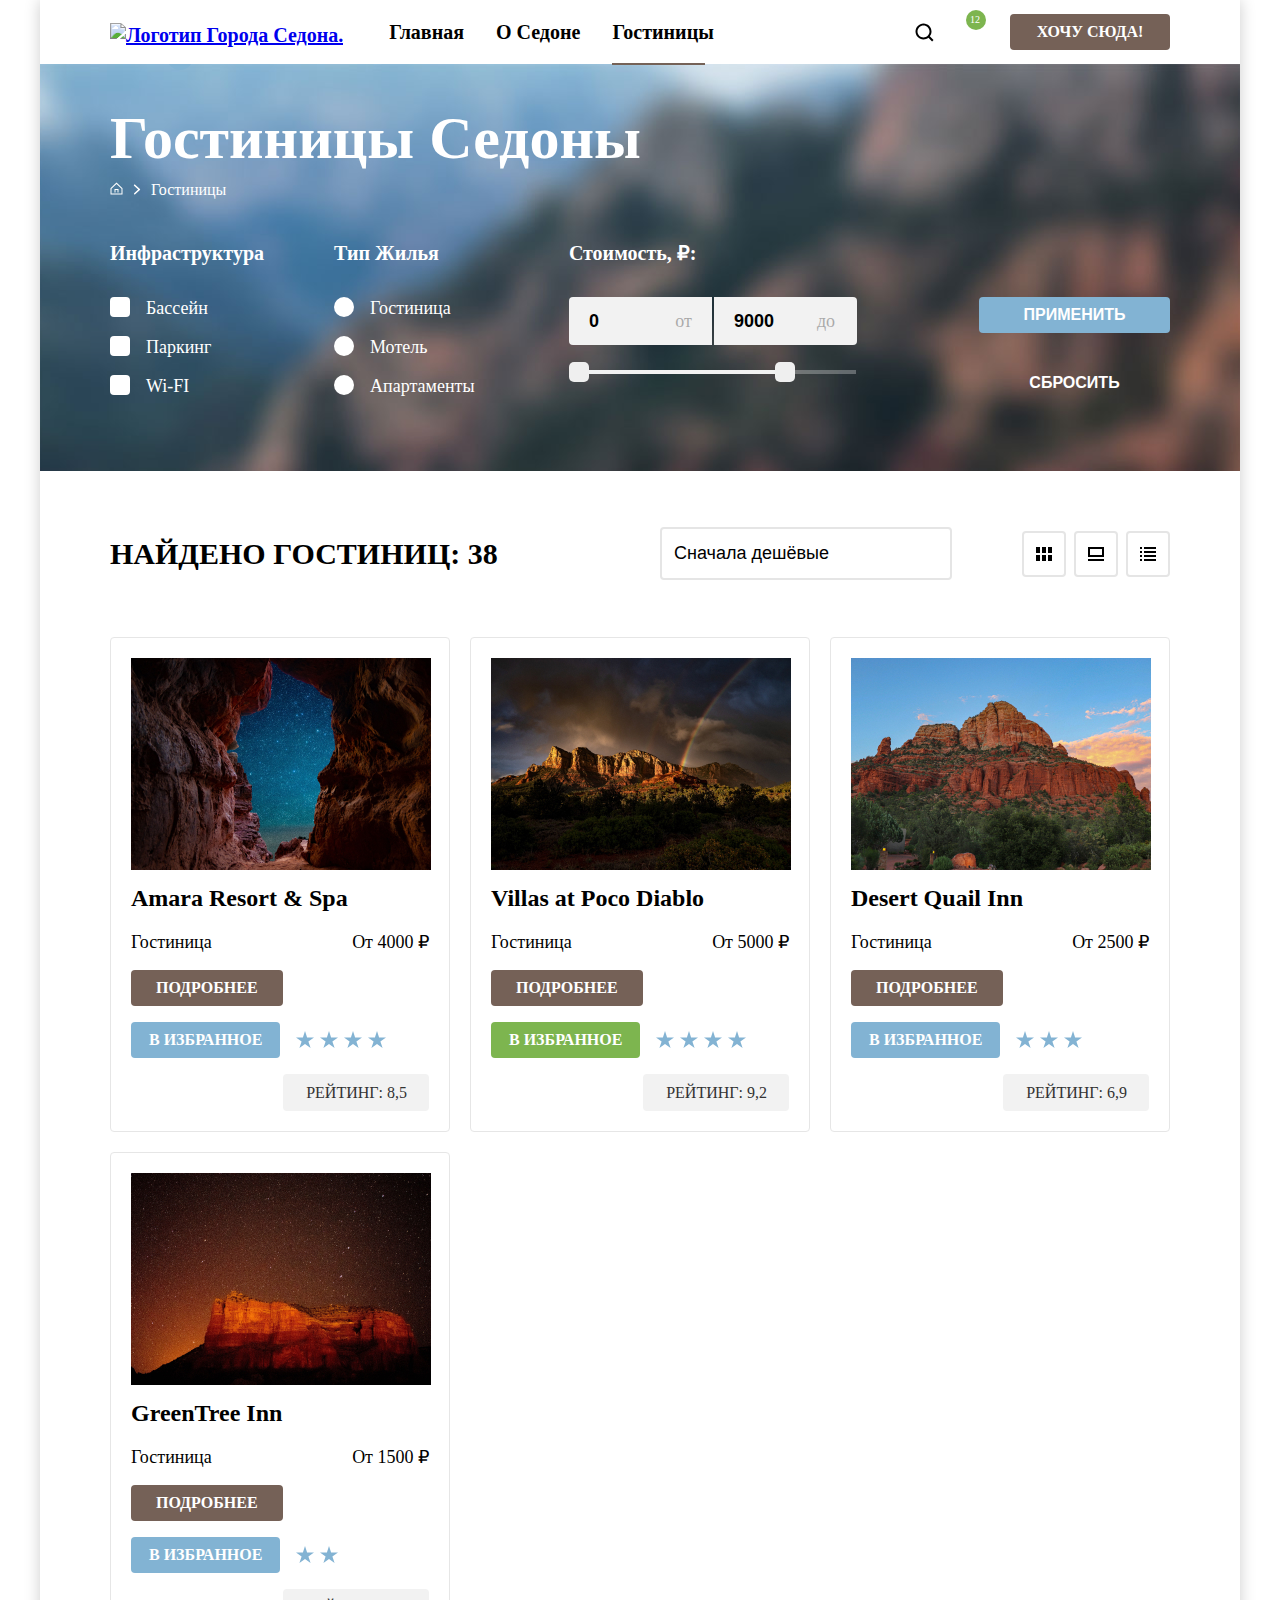
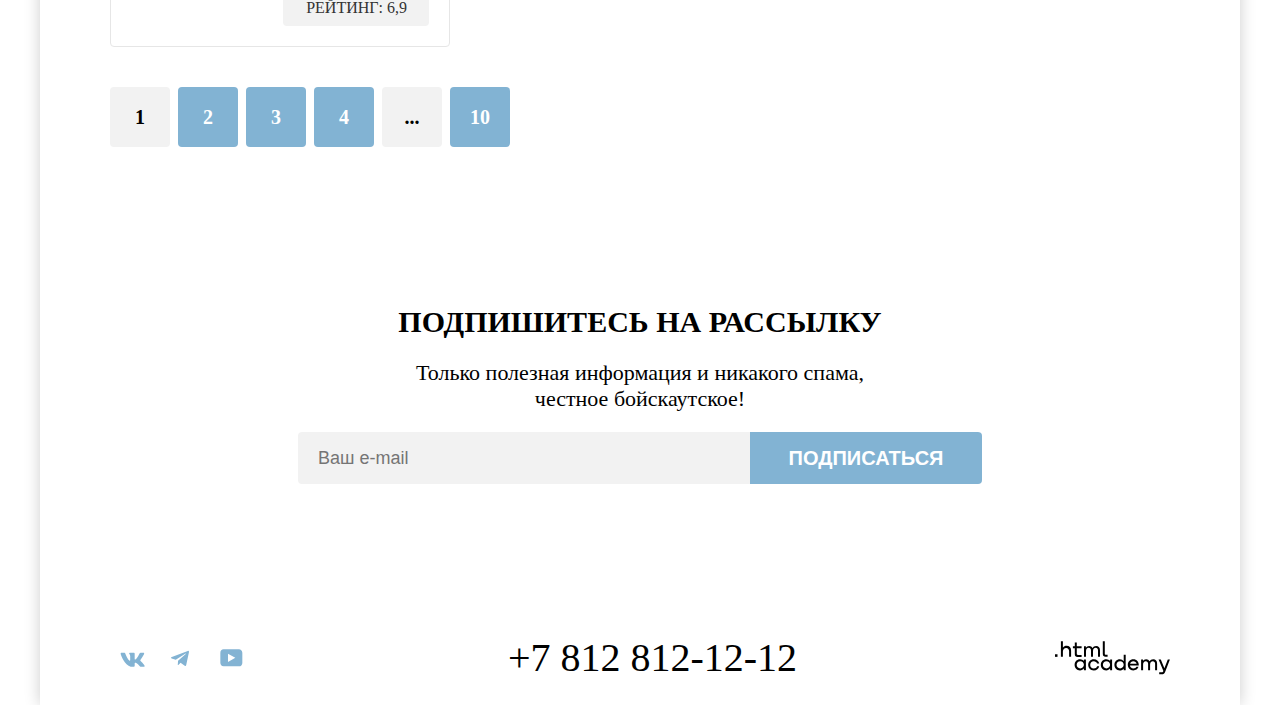
==== commit 130f7cdb: "вносит правки после встречи" ====
--- a/catalog.html
+++ b/catalog.html
@@ -68,6 +68,7 @@
             <fieldset data-test="filter" class="filter">
               <legend class="search-filter-title">Инфраструктура</legend>
               <ul class="search-filter-list">
+
                 <li class="earch-filter-item">
                   <label class="control">
                     <input class="control-input" type="checkbox" name="pool" checked>
@@ -97,21 +98,21 @@
               <ul class="search-filter-list">
                 <li class="earch-filter-item">
                   <label class="control">
-                    <input class="control-input" type="radio" name="type of housing" value="hostel" checked>
+                    <input class="control-input-list" type="radio" name="type of housing" value="hostel" checked>
 
                     Гостиница
                   </label>
                 </li>
                 <li class="earch-filter-item">
                   <label class="control">
-                    <input class="control-input" type="radio" name="type of housing" value="motel">
+                    <input class="control-input-list" type="radio" name="type of housing" value="motel">
 
                     Мотель
                   </label>
                 </li>
                 <li class="earch-filter-item">
                   <label class="control">
-                    <input class="control-input" type="radio" name="type of housing" value="apartaments">
+                    <input class="control-input-list" type="radio" name="type of housing" value="apartaments">
 
                     Апартаменты
                   </label>
@@ -121,19 +122,24 @@
             <fieldset class="search-filter-group">
               <legend class="search-filter-title">Стоимость, ₽:</legend>
               <div class="fix-price">
-                <label for="price_do">от</label>
-                <input class="field" type="text" name="price" value="0" id="price_do" required>
-                <label for="price_of">до</label>
-                <input class="field" type="text" name="price" value="9000" id="price_of" required>
+                <div class="price-one">
+                <label class="do">от</label>
+                <input class="field-do" type="text" name="price" value="0" id="price_do" required>
+              </div>
+                <div class="price-two">
+                <label class="of">до</label>
+                <input class="field-of" type="text" name="price" value="9000" id="price_of" required>
+                </div>
               </div>
               <div class="button-price">
                 <button class="button" type="submit"></button>
                 <button class="button-two" type="submit"></button>
               </div>
+              <div class="button-price-inactively"></div>
             </fieldset>
             <div class="button-filter">
-              <button class="button button-dark" type="submit">Применить</button>
-              <button class="button button-light" type="submit">Сбросить</button>
+              <button class="button button-dark" type="button">Применить</button>
+              <button class="button button-light" type="button">Сбросить</button>
             </div>
           </form>
         </div>
@@ -186,6 +192,7 @@
                   alt="Звездное небо сквозь пещеру.">
                 <h3 class="catalog-card-title">Amara Resort & Spa</h3>
               </a>
+              <div class="option">
               <p class="price-name">Гостиница</p>
               <p class="price-from">От 4000 ₽</p>
               <a class="catalog-card-button-details" href="#">Подробнее</a>
@@ -198,6 +205,7 @@
                 <img class="visually-rating" width="18" height="17" src="images/catalog/star.svg">
               </div>
               <a class="rating-result" href="#">Рейтинг: 8,5</a>
+              </div>
             </li>
             <li class="catalog-card">
               <a class="catalog-card-link" href="catalog.html">
@@ -205,6 +213,7 @@
                   alt="Радуга на небе.">
                 <h3 class="catalog-card-title">Villas at Poco Diablo</h3>
               </a>
+              <div class="option">
               <p class="price-name">Гостиница</p>
               <p class="price-from">От 5000 ₽</p>
               <a class="catalog-card-button-details" href="#">Подробнее</a>
@@ -217,6 +226,7 @@
                 <img class="visually-rating" width="18" height="17" src="images/catalog/star.svg">
               </div>
               <a class="rating-result" href="#">Рейтинг: 9,2</a>
+              </div>
             </li>
             <li class="catalog-card">
               <a class="catalog-card-link" href="catalog.html">
@@ -224,6 +234,7 @@
                   alt="Утро в горах.">
                 <h3 class="catalog-card-title"> Desert Quail Inn</h3>
               </a>
+              <div class="option">
               <p class="price-name">Гостиница</p>
               <p class="price-from">От 2500 ₽</p>
               <a class="catalog-card-button-details" href="#">Подробнее</a>
@@ -235,6 +246,7 @@
                 <img class="visually-rating" width="18" height="17" src="images/catalog/star.svg">
               </div>
               <a class="rating-result" href="#">Рейтинг: 6,9</a>
+              </div>
             </li>
             <li class="catalog-card">
               <a class="catalog-card-link" href="catalog.html">
@@ -242,6 +254,7 @@
                   alt="Горы на фоне звездного неба.">
                 <h3 class="catalog-card-title"> GreenTree Inn</h3>
               </a>
+              <div class="option">
               <p class="price-name">Гостиница</p>
               <p class="price-from">От 1500 ₽</p>
               <a class="catalog-card-button-details" href="#">Подробнее</a>
@@ -252,6 +265,7 @@
                 <img class="visually-rating" width="18" height="17" src="images/catalog/star.svg">
               </div>
               <a class="rating-result" href="#">Рейтинг: 6,9</a>
+              </div>
             </li>
           </ul>
           <ul class="pagination">
--- a/styles/styles.css
+++ b/styles/styles.css
@@ -55,6 +55,7 @@
   padding: 0px 70px;
   margin: 0;
   padding: 0;
+  z-index: 2;
 }
 .site-navigation {
   margin: 0;
@@ -179,6 +180,10 @@
   background: #756157;
   color: rgba(255, 255, 255, 0.30);
 }
+.navigation-link-button:disabled {
+  background: #E5E5E5;
+  color: #FFF;
+}
 .hero {
   background-color: #FFF;
   display: flex;
@@ -278,14 +283,14 @@
   margin: 20px 0 54px;
 }
 .advantages-title-block {
-  margin: 0 0 30px;
+  margin: 0;
   padding: 0;
   color: #ffffff;
   text-align: center;
   width: 175px;
 }
 .advantages-title {
-  margin: 0 0 30px;
+  margin: 0;
   padding: 0;
   text-align: center;
   list-style: none;
@@ -309,6 +314,19 @@
 .advantages-descripsion-block {
   color: #ffffff;
   text-align: center;
+  position: relative;
+  margin-top: 60px;
+}
+.advantages-descripsion-block::after {
+  position: absolute;
+  width: 60px;
+  height: 2px;
+  background: rgba(255, 255, 255, 0.30);
+  right: 0;
+  left: 85px;
+  top: -30px;
+  bottom: 0;
+  content: "";
 }
 .advantages-item-block {
   background: #82B3D3;
@@ -368,7 +386,7 @@
   text-transform: uppercase;
   margin: 0;
 }
-.button-search {
+.button-link {
   display: inline-flex;
   padding: 8px 50px;
   justify-content: center;
@@ -381,27 +399,52 @@
   font-weight: 700;
   line-height: 36px;
   text-transform: uppercase;
-}
-.button-search:hover {
+  border-radius: 4px;
+  background: #756157;
+  text-decoration: none;
+}
+.button-link:hover {
   background: #615048;
 }
-.button-search:focus {
+.button-link:focus {
   background: #615048;
 }
-.button-search:active {
+.button-link:active {
   background: #756157;
   color: rgba(255, 255, 255, 0.30);
 }
+.button-link:disabled {
+  background: #E5E5E5;
+  color: #FFF;
+}
+.advantages-descripsions {
+  font-size: 22px;
+  font-weight: 400;
+  line-height: 26px;
+  text-align: center;
+  position: relative;
+}
 .advantages-descripsion {
   font-size: 22px;
   font-weight: 400;
   line-height: 26px;
   text-align: center;
-  margin: 0;
+  position: relative;
+  margin-top: 60px;
+}
+.advantages-descripsion::after {
+  position: absolute;
+  width: 60px;
+  height: 2px;
+  background: rgba(0, 0, 0, 0.30);
+  right: 0;
+  left: 85px;
+  top: -30px;
+  bottom: 0;
+  content: "";
 }
 .subscribe-title {
   color: #FFF;
-  text-align: center;
   font-size: 30px;
   font-style: normal;
   font-weight: 700;
@@ -446,6 +489,10 @@
 .subscribe-button:active {
   opacity: 0.3;
 }
+.subscribe-button:disabled {
+  background: #E5E5E5;
+  color: #FFF;
+}
 .footer-social {
   display: flex;
   flex-shrink: 0;
@@ -461,7 +508,6 @@
   justify-content: space-between;
   align-items: center;
   margin: 0;
-  padding: 0;
 }
 .footer-social-item-vk {
   background-repeat: no-repeat;
@@ -483,11 +529,29 @@
   padding: 0px 10px;
   gap: 10px;
 }
+.button:hover path {
+  fill:rgba(104, 162, 202, 1);
+}
+.button:focus path {
+  fill:rgba(104, 162, 202, 1);
+}
+.button:active path {
+  fill:rgba(104, 162, 202, 0.3);
+}
 .htmlacademy-link {
   display: flex;
   flex-direction: column;
   align-items: center;
   margin: 40px 70px 30px 0;
+}
+.htmlacademy-link:hover path {
+  fill: rgba(117, 97, 87, 1);
+}
+.htmlacademy-link:focus path {
+  fill: rgba(117, 97, 87, 1);
+}
+.htmlacademy-link:active path {
+  fill: rgba(117, 97, 87, 0.3);
 }
 .footer-contacts-address-phone {
   text-decoration: none;
@@ -510,6 +574,7 @@
 }
 .footer-contacts-address:focus {
   color: #756157;
+  border: none;
 }
 .footer-contacts-address:active {
   color: rgba(117, 97, 87, 0.3);
@@ -532,6 +597,10 @@
 }
 .email {
   display: flex;
+}
+.modal-container {
+  z-index: 1000;
+  position: absolute;
 }
 
 
@@ -560,6 +629,22 @@
   align-items: center;
   margin: 0;
   padding: 0;
+  position: relative;
+}
+
+.do {
+  position: absolute;
+  right: 165px;
+  padding: 12px 0;
+  opacity: 0.3;
+  margin: 0;
+}
+.of {
+  position: absolute;
+  left: 248px;
+  padding: 12px 0;
+  opacity: 0.3;
+  margin: 0;
 }
 .price {
   display: flex;
@@ -655,13 +740,47 @@
   margin-left: 60px;
   padding: 0;
   width: 143px;
+  margin-right: 0 ;
 }
 .price {
   padding: 0;
   opacity: 0.3;
 }
+.control {
+  display: flex;
+  align-items: center;
+  gap: 16px;
+}
+.control-input:checked + .control-input::before {
+  background-image: url("../images/catalog/alternative.svg");
+}
 .control-input {
   margin: 0;
+  appearance: none;
+}
+.control-input::before {
+  content: "";
+  border-radius: 4px;
+  background: #FFF;
+  display: inline-block;
+  width: 20px;
+  height: 20px;
+  margin: 0;
+  padding: 0;
+}
+.control-input-list {
+  margin: 0;
+  appearance: none;
+}
+.control-input-list::before {
+  content: "";
+  border-radius: 10px;
+  background: #FFF;
+  display: inline-block;
+  width: 20px;
+  height: 20px;
+  margin: 0;
+  padding: 0;
 }
 .earch-filter-item:hover {
   opacity: 0.6;
@@ -681,44 +800,73 @@
   line-height: 23px;
   text-transform: capitalize;
 }
-.field {
-  color: #000000;
+.field-do {
+  border-radius: 4px 0 0 4px;
+  background: #F2F2F2;
+  display: flex;
+  width: 143px;
+  padding: 12px 20px;
+  justify-content: space-between;
+  align-items: center;
+  border: none;
   font-size: 18px;
   font-style: normal;
   font-weight: 700;
   line-height: 24px;
-  text-transform: capitalize;
-  display: flex;
-  max-width: 143px;
+  margin-right: 2px;
+}
+.field-do:hover {
+  background: rgba(230, 230, 230, 1);
+}
+.field-do:focus {
+  background: ;
+  border-radius: 4px 0px 0px 4px;
+  border: 3px solid #83B3D3;
+  background: #E6E6E6;
+}
+.field-of {
+  border-radius: 0px 4px 4px 0px;
+  background: #F2F2F2;
+  display: flex;
+  width: 143px;
   padding: 12px 20px;
+  justify-content: space-between;
+  align-items: center;
   border: none;
-}
-.field-email {
-  color: #000;
   font-size: 18px;
   font-style: normal;
-  font-weight: 400;
-  line-height: 24px;
-  display: flex;
-  min-width: 452px;
-  padding: 12px 20px;
-  border: none;
-  border-radius: 4px 0px 0px 4px;
-  background: #F2F2F2;
-  min-height: 52px;
+  font-weight: 700;
+  line-height: 24px
+}
+.field-of:hover {
+  background: rgba(230, 230, 230, 1);
+}
+.field-of:focus {
+  background: ;
+  border-radius: 0 4px 4px 0;
+  border: 3px solid #83B3D3;
+  background: #E6E6E6;
 }
 .button {
   text-align: center;
   font-size: 20px;
   font-style: normal;
   font-weight: 700;
-  line-height: 36px;
   text-transform: uppercase;
   width: 20px;
   height: 20px;
   flex-shrink: 0;
   border-radius: 5px;
   border: none;
+  display: block;
+}
+.button:focus {
+  border-radius: 5px;
+  border: 3px solid #83B3D3;
+}
+.button:active {
+  border-radius: 5px;
+  border: 2px solid #83B3D3;
 }
 .button-two {
   width: 20px;
@@ -728,6 +876,14 @@
   border-radius: 5px;
   border: none;
 }
+.button-two:focus {
+  border-radius: 5px;
+  border: 3px solid #83B3D3;
+}
+.button-two:active {
+  border-radius: 5px;
+  border: 2px solid #83B3D3;
+}
 .button-price {
   border-radius: 4px 0px 0px 4px;
   background: #F2F2F2;
@@ -735,13 +891,25 @@
   align-items: center;
   margin: 25px 0 0 0;
   height: 4px;
+  width: 226px;
+}
+.button-price-inactively {
+  background: #F2F2F2;
+  margin-left: 226px;
+  height: 4px;
+  width: 61px;
+  opacity: 0.3;
+  display: flex;
+  position: absolute;
+  top: 370px;
 }
 .button-filter {
   display: flex;
-  justify-content: flex-end;
+  justify-content: flex-start;
   flex-direction: column;
   align-items: flex-end;
   margin-left: auto;
+  margin-top: 56px;
 }
 .button-dark {
   color: #FFF;
@@ -767,6 +935,10 @@
   background: #82B3D3;
   color:rgba(255, 255, 255, 0.30);
 }
+.button-dark:disabled {
+  background: #E5E5E5;
+  color: #FFF;
+}
 .button-light {
   color: #FFF;
   text-align: center;
@@ -789,9 +961,13 @@
   border: 3px solid #83B3D3;
 }
 .button-light:active {
-  color:rgba(204, 66, 66, 0.3);
-}
-.sorting {
+  color: rgba(255, 255, 255, 0.30);
+  border: none;
+}
+.button-light:disabled {
+  opacity: 0.1;
+}
+select {
   border-radius: 4px;
   border: 2px solid #E5E5E5;
   font-size: 18px;
@@ -805,12 +981,18 @@
   justify-content: space-between;
   align-items: center;
   box-sizing: border-box;
+  appearance: none;
+  background: url("../images/catalog/sorting.svg") no-repeat right;
 }
 .sorting:hover {
   border: 2px solid #68A2CA;
 }
-.sorting:focus {
+.sorting:active {
   border: 2px solid #68A2CA;
+}
+.sorting:disabled {
+  border: 2px solid rgba(0, 0, 0, 0.30);
+  color: rgba(0, 0, 0, 0.30);
 }
 .review {
   display: flex;
@@ -896,12 +1078,22 @@
   margin: 0;
   justify-content: flex-start;
 }
+.option {
+  display: flex;
+  flex-direction: row;
+  align-items: center;
+  flex-wrap: wrap;
+  justify-content: space-between;
+  gap: 16px;
+  margin-top: auto;
+}
 .catalog-card-link {
   text-decoration: none;
   display: flex;
   flex-direction: column;
   align-items: flex-start;
-  gap: 16px;
+  gap: 14px;
+  padding-bottom: 2px;
 }
 .catalog-card-title {
   color:#000;
@@ -959,6 +1151,10 @@
   background: #756157;
   color: rgba(255, 255, 255, 0.30);
 }
+.catalog-card-button-favorites:disabled {
+  background: #E5E5E5;
+  color: #FFF;
+}
 .catalog-card-button-favorites {
   color:#FFF;
   text-align: center;
@@ -987,6 +1183,10 @@
   background: #82B3D3;
   color: rgba(255, 255, 255, 0.30);
 }
+.catalog-card-button-favorites:disabled {
+  background: #E5E5E5;
+  color: #FFF;
+}
 .catalog-card-button-favorite {
   color:#FFF;
   text-align: center;
@@ -1014,6 +1214,10 @@
 .catalog-card-button-favorite:active {
   background: #7DB54F;
   color: rgba(255, 255, 255, 0.30);
+}
+.catalog-card-button-favorites:disabled {
+  background: #E5E5E5;
+  color: #FFF;
 }
 .catalog-card {
   border-radius: 4px;
@@ -1174,6 +1378,20 @@
   padding: 12px 20px;
   height: 52px;
 }
+.field-email {
+  color: #000;
+  font-size: 18px;
+  font-style: normal;
+  font-weight: 400;
+  line-height: 24px;
+  display: flex;
+  min-width: 452px;
+  padding: 12px 20px;
+  border: none;
+  border-radius: 4px 0px 0px 4px;
+  background: #F2F2F2;
+  min-height: 52px;
+}
 .visually-hidden {
   position: absolute;
   width: 1px;
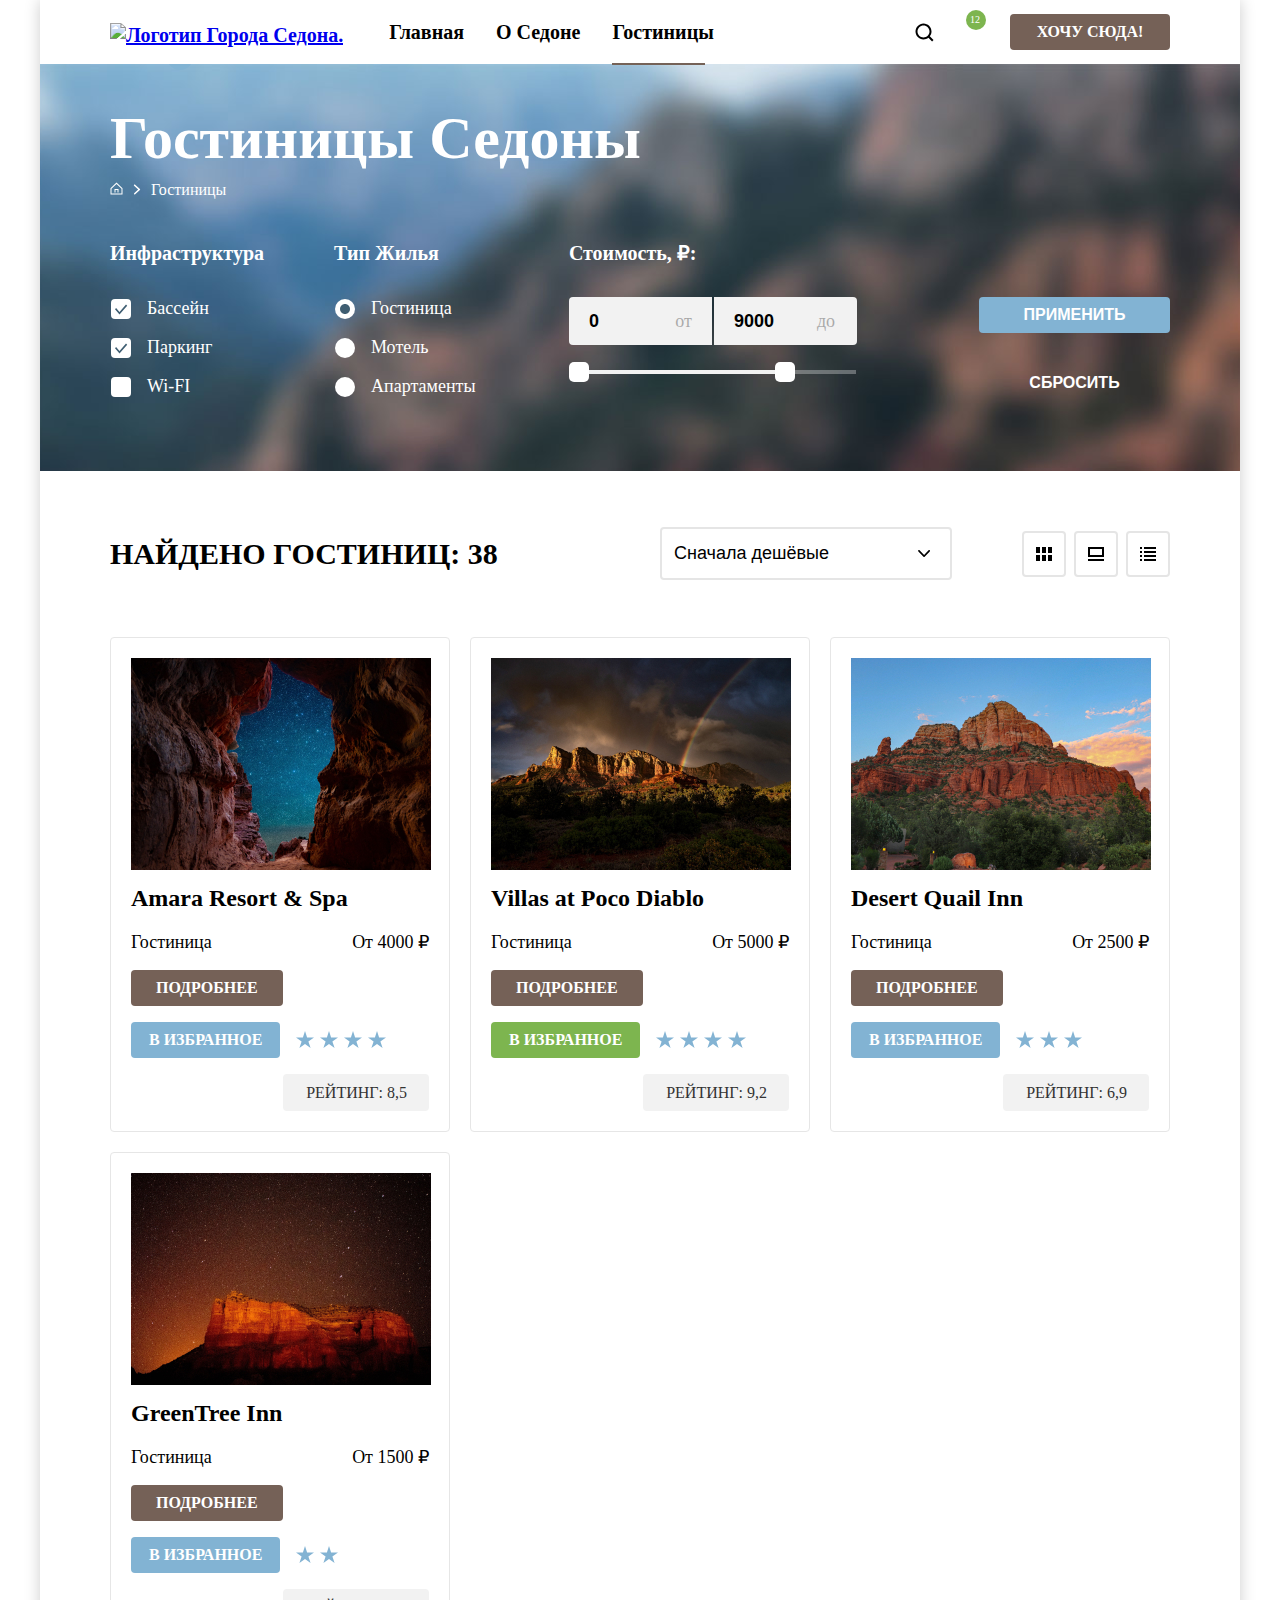
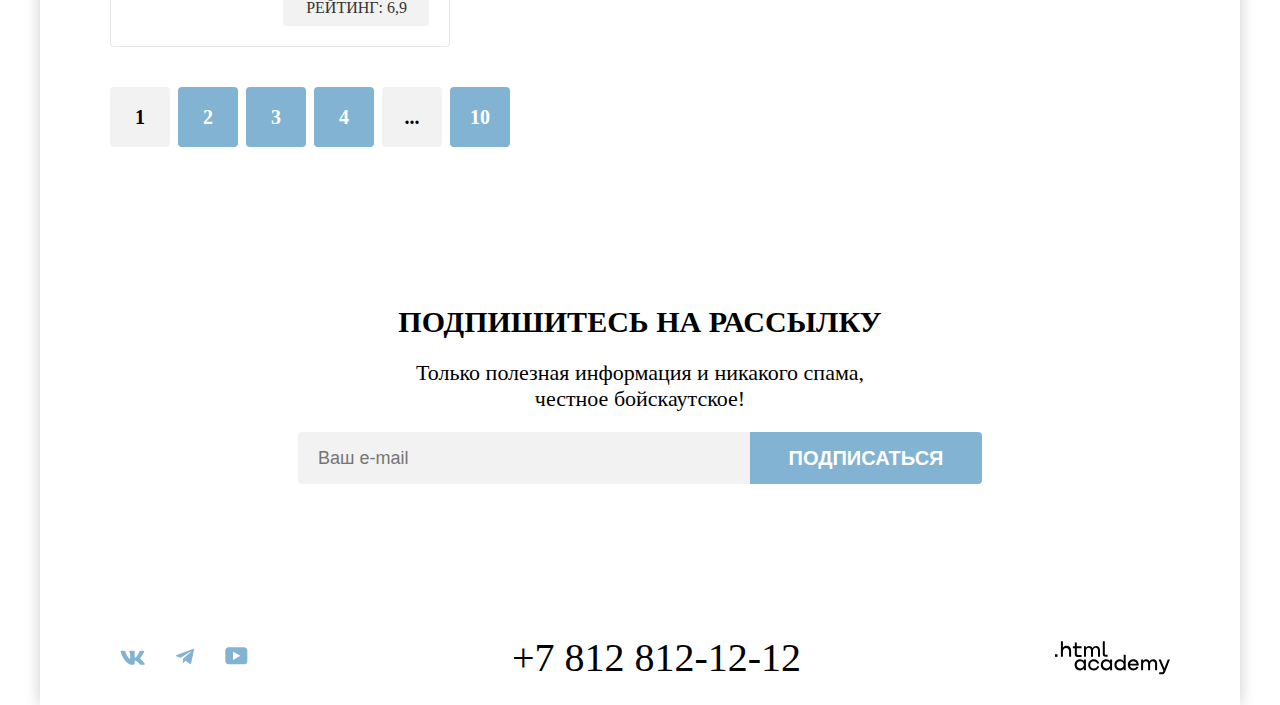
==== commit cde2cf2a: "делает модальное окно" ====
--- a/catalog.html
+++ b/catalog.html
@@ -72,6 +72,7 @@
                 <li class="earch-filter-item">
                   <label class="control">
                     <input class="control-input" type="checkbox" name="pool" checked>
+                    <span class="alternative"></span>
 
                     Бассейн
                   </label>
@@ -79,6 +80,7 @@
                 <li class="earch-filter-item">
                   <label class="control">
                     <input class="control-input" type="checkbox" name="parking" checked>
+                    <span class="alternative"></span>
 
 
                     Паркинг
@@ -87,6 +89,7 @@
                 <li class="earch-filter-item">
                   <label class="control">
                     <input class="control-input" type="checkbox" name="wi-fi">
+                    <span class="alternative"></span>
 
                     Wi-FI
                   </label>
@@ -98,7 +101,8 @@
               <ul class="search-filter-list">
                 <li class="earch-filter-item">
                   <label class="control">
-                    <input class="control-input-list" type="radio" name="type of housing" value="hostel" checked>
+                    <input class="visually-hidden control-input-list" type="radio" name="type of housing" value="hostel" checked>
+                    <span class="tick"></span>
 
                     Гостиница
                   </label>
@@ -106,6 +110,7 @@
                 <li class="earch-filter-item">
                   <label class="control">
                     <input class="control-input-list" type="radio" name="type of housing" value="motel">
+                    <span class="tick"></span>
 
                     Мотель
                   </label>
@@ -113,6 +118,7 @@
                 <li class="earch-filter-item">
                   <label class="control">
                     <input class="control-input-list" type="radio" name="type of housing" value="apartaments">
+                    <span class="tick"></span>
 
                     Апартаменты
                   </label>
@@ -132,10 +138,10 @@
                 </div>
               </div>
               <div class="button-price">
-                <button class="button" type="submit"></button>
+                <button class="button-min" type="submit"></button>
                 <button class="button-two" type="submit"></button>
-              </div>
-              <div class="button-price-inactively"></div>
+                <div class="range"></div>
+              </div>
             </fieldset>
             <div class="button-filter">
               <button class="button button-dark" type="button">Применить</button>
--- a/styles/styles.css
+++ b/styles/styles.css
@@ -513,23 +513,20 @@
   background-repeat: no-repeat;
   display: flex;
   padding: 0px 10px;
-  gap: 10px;
 }
 .footer-social-item-telegram {
   color: rgba(131, 179, 211, 1);
   background-repeat: no-repeat;
   display: flex;
   padding: 0px 10px;
-  gap: 10px;
 }
 .footer-social-item-youtub {
   color: rgba(131, 179, 211, 1);
   background-repeat: no-repeat;
   display: flex;
   padding: 0px 10px;
-  gap: 10px;
-}
-.button:hover path {
+}
+.footer-social-item-vk:hover path {
   fill:rgba(104, 162, 202, 1);
 }
 .button:focus path {
@@ -598,13 +595,231 @@
 .email {
   display: flex;
 }
-.modal-container {
-  z-index: 1000;
-  position: absolute;
-}
 
 
 
+/* модальное окно */
+.modal-container {
+  position: fixed;
+  top: 0;
+  left: 0;
+  display: flex;
+  width: 100%;
+  height: 100%;
+  background: rgba(242, 242, 242, 0.80);
+  z-index: 1000;
+}
+.modal {
+  display: flex;
+  width: 717px;
+  margin: auto;
+  margin-top: 396px;
+  padding: 64px 70px;
+  border-radius: 30px;
+  background: #FFF;
+  position: relative;
+  box-shadow: 0px 25px 50px 0px rgba(0, 0, 0, 0.15);
+ /* margin-top: 396px; вернуть отступ сверху*/
+}
+.modal-content {
+  max-height: 448px;
+}
+.modal-close-button {
+  background: url("../images/modal/cross.svg") no-repeat 14px 14px;
+  border: none;
+  position: absolute;
+  right: 52px;
+  top: 64px;
+  width: 52px;
+  height: 52px;
+  background-color: #F2F2F2;
+  border-radius: 100px;
+  background-position: center;
+  padding: 0;
+}
+.modal-title {
+  font-size: 30px;
+  line-height: 36px;
+  text-transform: uppercase;
+  margin-top: 0;
+  margin-bottom: 64px;
+}
+.errore {
+  display: flex;
+  flex-direction: column;
+  align-items: flex-start;
+  padding: 2px 20px;
+  margin-left: 137px;
+  margin-bottom: 25px;
+  color: #FF5757;
+}
+.help {
+  display: flex;
+  flex-direction: column;
+  align-items: flex-start;
+  padding: 2px 20px;
+  margin-left: 137px;
+  margin-bottom: 25px;
+}
+.departure,
+.arrival-day {
+  padding: 12px 20px;
+  border-radius: 4px;
+  background: #F2F2F2;
+  border: none;
+  color: #000;
+  font-size: 18px;
+  font-weight: 700;
+  line-height: 24px;
+  min-width: 440px;
+}
+.departure,
+.arrival-day::before {
+  background-image: url("../images/modal/date.svg");
+  background-repeat: no-repeat;
+  background-position: 400px 15px;
+
+}
+.arrival-day,
+.departure::before {
+  background-image: url("../images/modal/date.svg");
+  background-repeat: no-repeat;
+  background-position: 400px 15px;
+}
+.appointment-form-date {
+  display: flex;
+  justify-content: space-between;
+  align-items: center;
+  min-width: 577px;
+}
+.form-label {
+  font-size: 20px;
+  font-style: normal;
+  font-weight: 700;
+  line-height: 24px;
+  text-transform: capitalize;
+  color: #000;
+  font-family: PT Sans;
+}
+.amount {
+  display: flex;
+  align-items: center;
+}
+.number {
+  font-size: 20px;
+  font-weight: 700;
+  line-height: 24px;
+  text-transform: capitalize;
+  margin-right: 46px;
+}
+.numbers {
+  font-size: 20px;
+  font-weight: 700;
+  line-height: 24px;
+  text-transform: capitalize;
+  margin-right: 95px;
+  position: relative;
+}
+.numbers::before {
+  background: url("../images/modal/info.svg") no-repeat;
+  background-color: #83B3D3;
+  border-radius: 13px;
+  background-position: 2px;
+  padding: 3px;
+  width: 20px;
+  height: 20px;
+  margin-left: 10px;
+  left: 49px;
+  right: 0;
+  top: 0;
+  bottom: 0;
+  content: "";
+  position: absolute;
+  display: flex;
+  justify-content: center;
+  align-items: center;
+  flex-shrink: 0;
+}
+.minus {
+  padding: 14px 10px;
+  border: none;
+  background: #F2F2F2;
+  border-radius: 4px 0 0 4px;
+
+}
+.plus {
+  padding: 14px 10px;
+  border: none;
+  background: #F2F2F2;
+  border-radius: 0 4px 4px 0;
+}
+.max,
+.min {
+  color: #000;
+  text-align: center;
+  font-size: 18px;
+  font-style: normal;
+  font-weight: 700;
+  line-height: 20px;
+  border: none;
+  max-width: 31px;
+  padding: 13px 10px;
+  background: #F2F2F2;
+}
+.appointment-date {
+  display: flex;
+  align-items: center;
+}
+.appointments-date {
+  display: flex;
+  align-items: center;
+  margin-left: auto;
+}
+.modal-button {
+  color: #FFF;
+  text-align: center;
+  font-size: 20px;
+  font-style: normal;
+  font-weight: 700;
+  line-height: 24px;
+  text-transform: uppercase;
+  display: flex;
+  width: 577px;
+  padding: 18px 77px;
+  margin-top: 48px;
+  flex-direction: column;
+  justify-content: center;
+  align-items: center;
+  border: none;
+  border-radius: 10px;
+  background: #83B3D3;
+}
+.info {
+  color: white;
+  font-size: 16px;
+  line-height: 20px;
+  max-width: 256px;
+  padding: 15px 18px 0 22px;
+  position: relative;
+  bottom: 104px;
+  left: 280px;
+  display: flex;
+  flex-direction: column;
+  justify-content: center;
+  border-radius: 10px;
+  background:#333;
+  box-shadow: 0px 15px 30px 0px rgba(0, 0, 0, 0.30);
+}
+.info::after {
+  width: 19px;
+  height: 19px;
+  background: #333;
+  transform: rotate(45deg);
+  position: relative;
+  left: 95px;
+  bottom: 120px;
+  content: "";
+}
 
 
 
@@ -749,45 +964,62 @@
 .control {
   display: flex;
   align-items: center;
-  gap: 16px;
-}
-.control-input:checked + .control-input::before {
-  background-image: url("../images/catalog/alternative.svg");
+  margin-left: 1px;
 }
 .control-input {
-  margin: 0;
   appearance: none;
-}
-.control-input::before {
-  content: "";
-  border-radius: 4px;
-  background: #FFF;
-  display: inline-block;
+  margin: 0;
+}
+.control-input-list {
+  appearance: none;
+  margin: 0;
+}
+.alternative {
   width: 20px;
   height: 20px;
-  margin: 0;
-  padding: 0;
-}
-.control-input-list {
-  margin: 0;
-  appearance: none;
-}
-.control-input-list::before {
-  content: "";
+  border-radius: 4px;
+  background: #FFF;
+  display: block;
+  margin-right: 16px;
+}
+.tick {
+  width: 20px;
+  height: 20px;
   border-radius: 10px;
   background: #FFF;
-  display: inline-block;
-  width: 20px;
-  height: 20px;
-  margin: 0;
-  padding: 0;
+  display: block;
+  margin-right: 16px;
+}
+.control-input:checked + .alternative {
+  background: url("../images/catalog/alternative.svg");
+  background-repeat: no-repeat;
+  background-position: 4px 5px;
+  background-color: rgba(255, 255, 255, 1);
+}
+.control-input-list:checked + .tick {
+  background: url("../images/catalog/tick.svg");
+  background-repeat: no-repeat;
+  background-position: center;
+  background-color: rgba(255, 255, 255, 1);
+}
+.alternative:active {
+ opacity: 0.1;
+}
+.alternative:focus {
+  background-color: rgba(255, 255, 255, 1);
+  border-radius: 4px;
+  outline: 3px solid #83B3D3;
+}
+.control-input-list {
+  margin: 0;
+  appearance: none;
 }
 .earch-filter-item:hover {
   opacity: 0.6;
 }
 .earch-filter-item:focus {
   border-radius: 4px;
-  border: 3px solid #83B3D3;
+  outline: 3px solid #83B3D3;
 }
 .earch-filter-item:active {
   opacity: 0.3;
@@ -818,10 +1050,9 @@
 .field-do:hover {
   background: rgba(230, 230, 230, 1);
 }
-.field-do:focus {
-  background: ;
+.field-do:focus-visible {
   border-radius: 4px 0px 0px 4px;
-  border: 3px solid #83B3D3;
+  outline: 3px solid #83B3D3;
   background: #E6E6E6;
 }
 .field-of {
@@ -844,7 +1075,7 @@
 .field-of:focus {
   background: ;
   border-radius: 0 4px 4px 0;
-  border: 3px solid #83B3D3;
+  outline: 3px solid #83B3D3;
   background: #E6E6E6;
 }
 .button {
@@ -853,8 +1084,8 @@
   font-style: normal;
   font-weight: 700;
   text-transform: uppercase;
-  width: 20px;
-  height: 20px;
+  min-width: 20px;
+  min-height: 20px;
   flex-shrink: 0;
   border-radius: 5px;
   border: none;
@@ -868,24 +1099,39 @@
   border-radius: 5px;
   border: 2px solid #83B3D3;
 }
+.button-min {
+  width: 20px;
+  height: 20px;
+  border-radius: 5px;
+  background: #FFF;
+  border: none;
+}
+.button-min:focus {
+  border-radius: 5px;
+  outline: 3px solid #83B3D3;
+}
+.button-min:active {
+  border-radius: 5px;
+  border: 2px solid #83B3D3;
+}
 .button-two {
   width: 20px;
   height: 20px;
-  flex-shrink: 0;
-  margin-left: 186px;
   border-radius: 5px;
-  border: none;
+  background: #FFF;
+  border: none;
+  position: relative;
+  left: 186px;
 }
 .button-two:focus {
   border-radius: 5px;
-  border: 3px solid #83B3D3;
+  outline: 3px solid #83B3D3;
 }
 .button-two:active {
   border-radius: 5px;
-  border: 2px solid #83B3D3;
+  outline: 2px solid #83B3D3;
 }
 .button-price {
-  border-radius: 4px 0px 0px 4px;
   background: #F2F2F2;
   display: flex;
   align-items: center;
@@ -893,15 +1139,13 @@
   height: 4px;
   width: 226px;
 }
-.button-price-inactively {
-  background: #F2F2F2;
-  margin-left: 226px;
+.range {
+  opacity: 0.3;
+  background: #FFF;
+  width: 61px;
+  left: 186px;
   height: 4px;
-  width: 61px;
-  opacity: 0.3;
-  display: flex;
-  position: absolute;
-  top: 370px;
+  position: relative;
 }
 .button-filter {
   display: flex;
@@ -982,13 +1226,14 @@
   align-items: center;
   box-sizing: border-box;
   appearance: none;
-  background: url("../images/catalog/sorting.svg") no-repeat right;
+  background: url("../images/catalog/sorting.svg") no-repeat right 20px top 20px;
 }
 .sorting:hover {
   border: 2px solid #68A2CA;
 }
-.sorting:active {
-  border: 2px solid #68A2CA;
+.sorting:focus {
+  outline: 2px solid #68A2CA;
+  border: none;
 }
 .sorting:disabled {
   border: 2px solid rgba(0, 0, 0, 0.30);
@@ -1014,7 +1259,8 @@
   border: 2px solid  #000;
 }
 .button-list-pictures:focus {
-  border: 2px solid #68A2CA;
+  outline: 2px solid #68A2CA;
+  border: none;
 }
 .button-list-pictures:active {
   border: 2px solid #000;
@@ -1033,7 +1279,8 @@
   border: 2px solid #000;
 }
 .button-list-picture:focus {
-  border: 2px solid #68A2CA;
+  outline: 2px solid #68A2CA;
+  border: none;
 }
 .button-list-picture:active {
   border: 2px solid #000;
@@ -1055,7 +1302,8 @@
   border: 2px solid #000;
 }
 .button-list-list:focus {
-  border: 2px solid #68A2CA;
+  outline: 2px solid #68A2CA;
+  border: none;
 }
 .button-list-list:active {
   border: 2px solid #000;
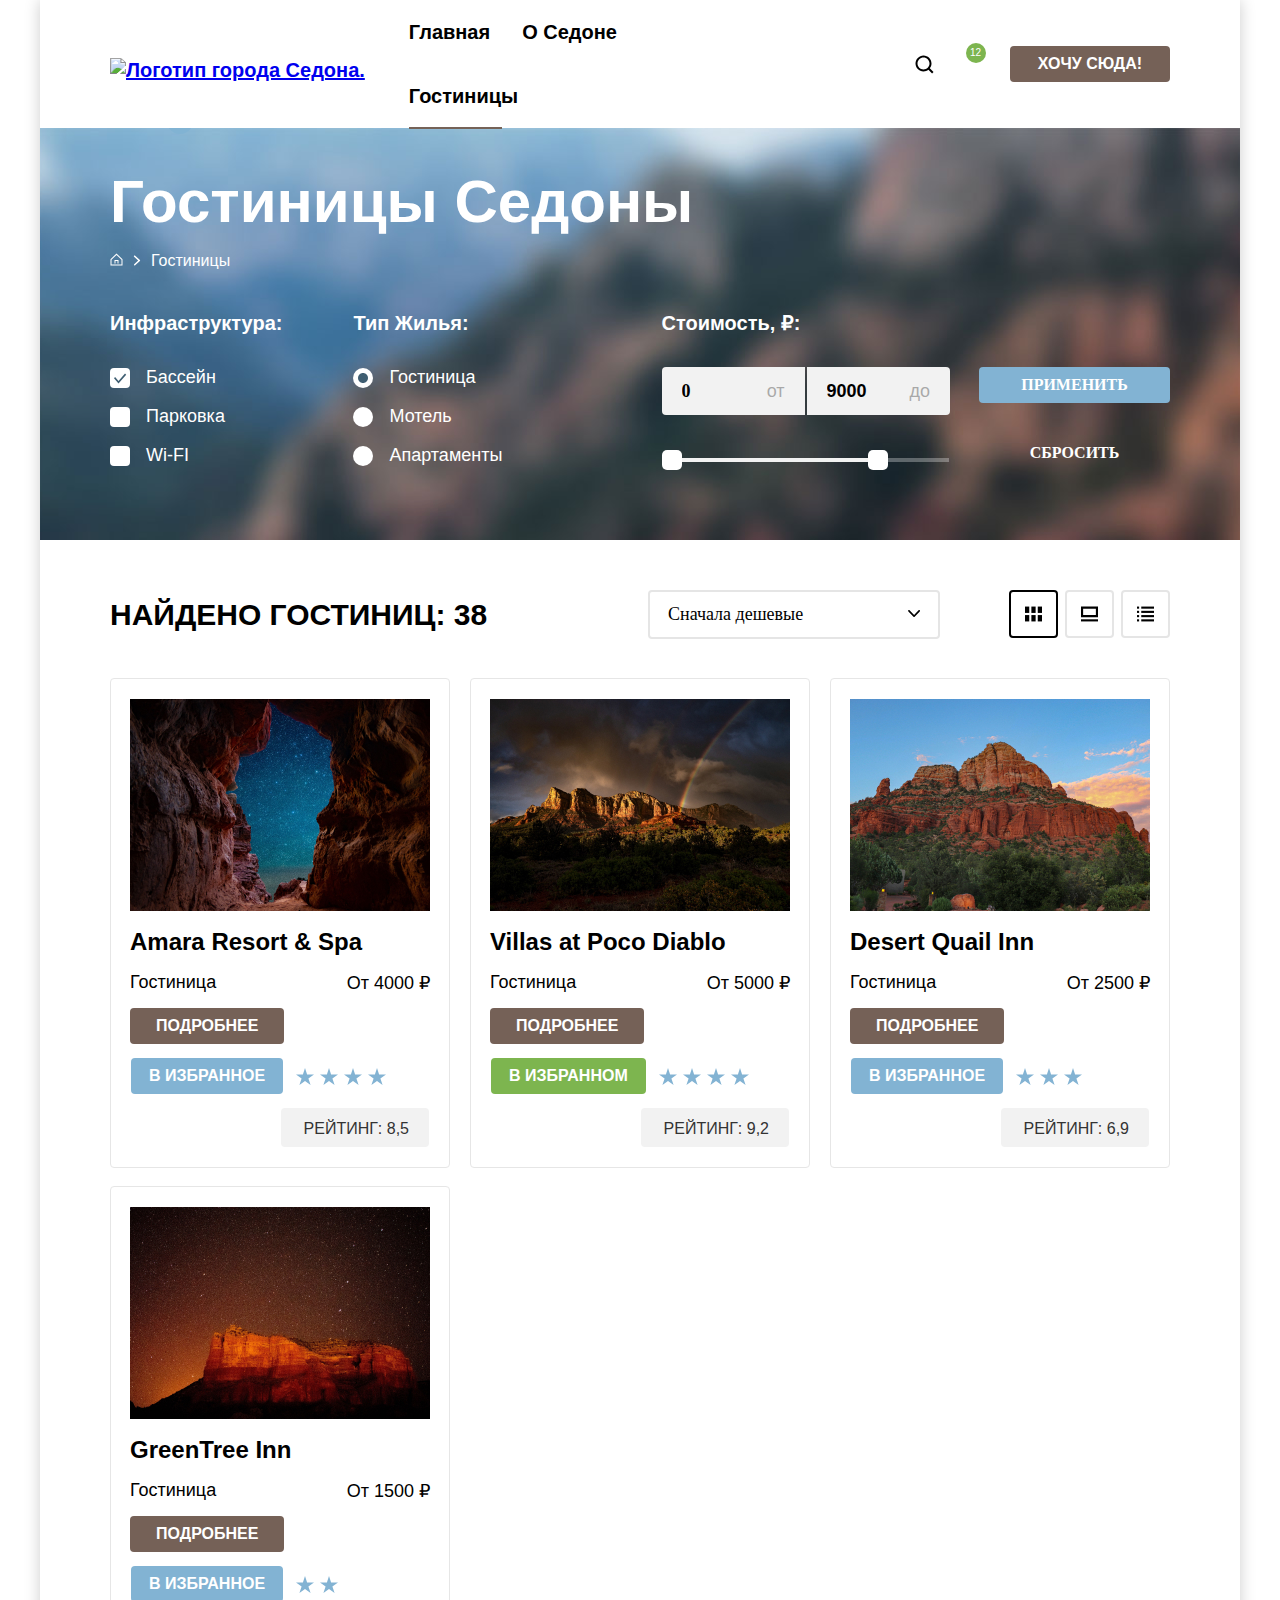
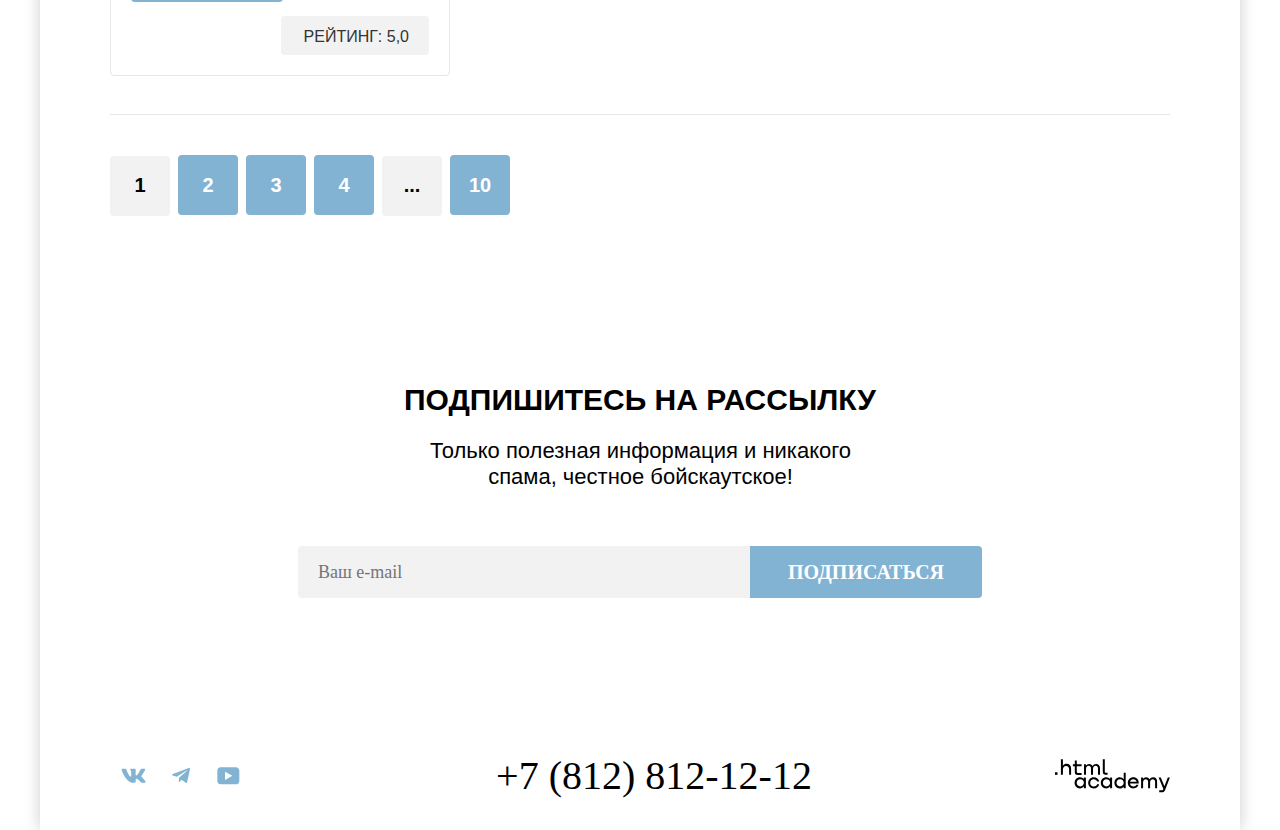
==== commit b9bd7fb6: "меняет класс на 1 место" ====
--- a/catalog.html
+++ b/catalog.html
@@ -5,11 +5,12 @@
     <meta charset="utf-8">
     <title>HTML Academy: Седона</title>
     <link rel="stylesheet" href="styles/styles.css">
+    <link rel="icon" type="image/png" sizes="32x32" href="images/favicon.png">
   </head>
 
   <body>
     <div class="page-container">
-      <header data-test="header" class="main-header">
+      <header class="main-header"data-test="header">
         <nav class="main-nav">
           <a class="logo" href="index.html" aria-current="page">
             <img src="images/logosedona.svg" width="140" height="70" alt="Логотип города Седона.">
@@ -25,18 +26,23 @@
               <a class="navigation-link navigation-link-current" href="#">Гостиницы</a>
             </li>
           </ul>
-          <ul class="navigation-list navigation-user">
+          <ul class="navigation-list">
             <li class="navigation-search">
-              <a class="navigation-link" href="#"></a>
+              <a class="navigation-link-search" href="#"></a>
             </li>
             <li class="navigation-item">
               <a class="navigation-link-like" href="#">
                 <span class="sum">12</span></a>
-          </ul>
-          <a class="navigation-link-button" href="#">Хочу сюда!</a>
+            </li>
+          </ul>
+          <ul class="overflow-button">
+            <li class="nav">
+              <a class="navigation-link-button" href="#">Хочу сюда!</a>
+            </li>
+          </ul>
         </nav>
       </header>
-      <main data-test="main" class="main-catalog-container main-catalog">
+      <main class="main-catalog-container main-catalog" data-test="main">
         <div class="header-catalog">
           <h1 class="inner-header-title">Гостиницы Седоны</h1>
           <ul class="breadcrumbs">
@@ -63,12 +69,11 @@
               <a class="breadcrumb-link" href="#">Гостиницы</a>
             </li>
           </ul>
-          <h2 class="visually-hidden" hidden>Блок фильтров</h2>
-          <form class="form-filter" action="https://echo.htmlacademy.ru/" method="get">
-            <fieldset data-test="filter" class="filter">
-              <legend class="search-filter-title">Инфраструктура</legend>
+          <h2 class="visually-hidden">Блок фильтров</h2>
+          <form class="form-filter" action="https://echo.htmlacademy.ru/" method="get" data-test="filter">
+            <fieldset class="filter">
+              <legend class="search-filter-title">Инфраструктура:</legend>
               <ul class="search-filter-list">
-
                 <li class="earch-filter-item">
                   <label class="control">
                     <input class="control-input" type="checkbox" name="pool" checked>
@@ -79,11 +84,11 @@
                 </li>
                 <li class="earch-filter-item">
                   <label class="control">
-                    <input class="control-input" type="checkbox" name="parking" checked>
+                    <input class="control-input" type="checkbox" name="parking">
                     <span class="alternative"></span>
 
 
-                    Паркинг
+                    Парковка
                   </label>
                 </li>
                 <li class="earch-filter-item">
@@ -96,12 +101,12 @@
                 </li>
               </ul>
             </fieldset>
-            <fieldset data-test="filter" class="filter">
-              <legend class="search-filter-title">Тип жилья</legend>
+            <fieldset class="filter">
+              <legend class="search-filter-title">Тип жилья:</legend>
               <ul class="search-filter-list">
                 <li class="earch-filter-item">
                   <label class="control">
-                    <input class="visually-hidden control-input-list" type="radio" name="type of housing" value="hostel" checked>
+                    <input class="control-input-list" type="radio" name="type of housing" value="hostel" checked>
                     <span class="tick"></span>
 
                     Гостиница
@@ -129,12 +134,12 @@
               <legend class="search-filter-title">Стоимость, ₽:</legend>
               <div class="fix-price">
                 <div class="price-one">
-                <label class="do">от</label>
-                <input class="field-do" type="text" name="price" value="0" id="price_do" required>
-              </div>
+                  <label class="do">от</label>
+                  <input class="field-do" type="text" name="price" value="0" id="price_do" required>
+                </div>
                 <div class="price-two">
-                <label class="of">до</label>
-                <input class="field-of" type="text" name="price" value="9000" id="price_of" required>
+                  <label class="of">до</label>
+                  <input class="field-of" type="text" name="price" value="9000" id="price_of" required>
                 </div>
               </div>
               <div class="button-price">
@@ -149,18 +154,18 @@
             </div>
           </form>
         </div>
-        <section data-test="catalog" class="catalog">
+        <section class="catalog" data-test="catalog">
           <div class="search-filter">
             <h2 class="inner-header">Найдено гостиниц: 38</h2>
             <select class="sorting">
-              <option value="cheap">Сначала дешёвые</option>
+              <option value="cheap">Сначала дешевые</option>
               <option value="popular">Сначала популярное</option>
               <option value="expensive">Сначала дорогое</option>
             </select>
             <div class="review">
               <a class="button-list-pictures" href="#">
                 <span class="visually-hidden">Показать карточки</span>
-                <svg xmlns="http://www.w3.org/2000/svg" width="16" height="14" viewBox="0 0 16 14" fill="none">
+                <svg xmlns="http://www.w3.org/2000/svg" width="17" height="16" viewBox="0 0 16 14" fill="none">
                   <path d="M4 0H0V6H4V0Z" fill="black" />
                   <path d="M16 0H12V6H16V0Z" fill="black" />
                   <path d="M10 0H6V6H10V0Z" fill="black" />
@@ -171,14 +176,14 @@
               </a>
               <a class="button-list-picture" href="#">
                 <span class="visually-hidden">Показать карточку</span>
-                <svg xmlns="http://www.w3.org/2000/svg" width="16" height="14" viewBox="0 0 16 14" fill="none">
+                <svg xmlns="http://www.w3.org/2000/svg" width="17" height="16" viewBox="0 0 16 14" fill="none">
                   <path d="M16 12H0V14H16V12Z" fill="black" />
                   <path d="M14 2V8H2V2H14ZM16 0H0V10H16V0Z" fill="black" />
                 </svg>
               </a>
-              <a class="button-list-list">
+              <a class="button-list-list" href="#">
                 <span class="visually-hidden">Показать список</span>
-                <svg xmlns="http://www.w3.org/2000/svg" width="16" height="14" viewBox="0 0 16 14" fill="none">
+                <svg xmlns="http://www.w3.org/2000/svg" width="17" height="16" viewBox="0 0 16 14" fill="none">
                   <path d="M2 0H0V2H2V0Z" fill="black" />
                   <path d="M16 0H4V2H16V0Z" fill="black" />
                   <path d="M2 4H0V6H2V4Z" fill="black" />
@@ -199,18 +204,18 @@
                 <h3 class="catalog-card-title">Amara Resort & Spa</h3>
               </a>
               <div class="option">
-              <p class="price-name">Гостиница</p>
-              <p class="price-from">От 4000 ₽</p>
-              <a class="catalog-card-button-details" href="#">Подробнее</a>
-              <a class="catalog-card-button-favorites" href="#">В избранное</a>
-              <div class="rating-results">
-                <img class="visually-rating" width="18" height="17" src="images/catalog/star.svg"
-                  alt="Четырехзвездочный отель.">
-                <img class="visually-rating" width="18" height="17" src="images/catalog/star.svg">
-                <img class="visually-rating" width="18" height="17" src="images/catalog/star.svg">
-                <img class="visually-rating" width="18" height="17" src="images/catalog/star.svg">
-              </div>
-              <a class="rating-result" href="#">Рейтинг: 8,5</a>
+                <p class="price-name">Гостиница</p>
+                <p class="price-from">От 4000 ₽</p>
+                <a class="catalog-card-button-details" href="#">Подробнее</a>
+                <a class="catalog-card-button-favorites" href="#">В избранное</a>
+                <div class="rating-results">
+                  <img class="visually-rating" width="18" height="17" src="images/catalog/star.svg"
+                    alt="Четырехзвездочный отель.">
+                  <img class="visually-rating" width="18" height="17" src="images/catalog/star.svg">
+                  <img class="visually-rating" width="18" height="17" src="images/catalog/star.svg">
+                  <img class="visually-rating" width="18" height="17" src="images/catalog/star.svg">
+                </div>
+                <a class="rating-result" href="#">Рейтинг: 8,5</a>
               </div>
             </li>
             <li class="catalog-card">
@@ -220,18 +225,18 @@
                 <h3 class="catalog-card-title">Villas at Poco Diablo</h3>
               </a>
               <div class="option">
-              <p class="price-name">Гостиница</p>
-              <p class="price-from">От 5000 ₽</p>
-              <a class="catalog-card-button-details" href="#">Подробнее</a>
-              <a class="catalog-card-button-favorite" href="#">В избранное</a>
-              <div class="rating-results">
-                <img class="visually-rating" width="18" height="17" src="images/catalog/star.svg"
-                  alt="Четырехзвездочный отель.">
-                <img class="visually-rating" width="18" height="17" src="images/catalog/star.svg">
-                <img class="visually-rating" width="18" height="17" src="images/catalog/star.svg">
-                <img class="visually-rating" width="18" height="17" src="images/catalog/star.svg">
-              </div>
-              <a class="rating-result" href="#">Рейтинг: 9,2</a>
+                <p class="price-name">Гостиница</p>
+                <p class="price-from">От 5000 ₽</p>
+                <a class="catalog-card-button-details" href="#">Подробнее</a>
+                <a class="catalog-card-button-favorite" href="#">В избранном</a>
+                <div class="rating-results">
+                  <img class="visually-rating" width="18" height="17" src="images/catalog/star.svg"
+                    alt="Четырехзвездочный отель.">
+                  <img class="visually-rating" width="18" height="17" src="images/catalog/star.svg">
+                  <img class="visually-rating" width="18" height="17" src="images/catalog/star.svg">
+                  <img class="visually-rating" width="18" height="17" src="images/catalog/star.svg">
+                </div>
+                <a class="rating-result" href="#">Рейтинг: 9,2</a>
               </div>
             </li>
             <li class="catalog-card">
@@ -241,17 +246,17 @@
                 <h3 class="catalog-card-title"> Desert Quail Inn</h3>
               </a>
               <div class="option">
-              <p class="price-name">Гостиница</p>
-              <p class="price-from">От 2500 ₽</p>
-              <a class="catalog-card-button-details" href="#">Подробнее</a>
-              <a class="catalog-card-button-favorites" href="#">В избранное</a>
-              <div class="rating-results">
-                <img class="visually-rating" width="18" height="17" src="images/catalog/star.svg"
-                  alt="Трехзвездочный отель.">
-                <img class="visually-rating" width="18" height="17" src="images/catalog/star.svg">
-                <img class="visually-rating" width="18" height="17" src="images/catalog/star.svg">
-              </div>
-              <a class="rating-result" href="#">Рейтинг: 6,9</a>
+                <p class="price-name">Гостиница</p>
+                <p class="price-from">От 2500 ₽</p>
+                <a class="catalog-card-button-details" href="#">Подробнее</a>
+                <a class="catalog-card-button-favorites" href="#">В избранное</a>
+                <div class="rating-results">
+                  <img class="visually-rating" width="18" height="17" src="images/catalog/star.svg"
+                    alt="Трехзвездочный отель.">
+                  <img class="visually-rating" width="18" height="17" src="images/catalog/star.svg">
+                  <img class="visually-rating" width="18" height="17" src="images/catalog/star.svg">
+                </div>
+                <a class="rating-result" href="#">Рейтинг: 6,9</a>
               </div>
             </li>
             <li class="catalog-card">
@@ -261,25 +266,21 @@
                 <h3 class="catalog-card-title"> GreenTree Inn</h3>
               </a>
               <div class="option">
-              <p class="price-name">Гостиница</p>
-              <p class="price-from">От 1500 ₽</p>
-              <a class="catalog-card-button-details" href="#">Подробнее</a>
-              <a class="catalog-card-button-favorites" href="#">В избранное</a>
-              <div class="rating-results">
-                <img class="visually-rating" width="18" height="17" src="images/catalog/star.svg"
-                  alt="Двухзвездочный отель.">
-                <img class="visually-rating" width="18" height="17" src="images/catalog/star.svg">
-              </div>
-              <a class="rating-result" href="#">Рейтинг: 6,9</a>
-              </div>
-            </li>
-          </ul>
+                <p class="price-name">Гостиница</p>
+                <p class="price-from">От 1500 ₽</p>
+                <a class="catalog-card-button-details" href="#">Подробнее</a>
+                <a class="catalog-card-button-favorites" href="#">В избранное</a>
+                <div class="rating-results">
+                  <img class="visually-rating" width="18" height="17" src="images/catalog/star.svg"
+                    alt="Двухзвездочный отель.">
+                  <img class="visually-rating" width="18" height="17" src="images/catalog/star.svg">
+                </div>
+                <a class="rating-result" href="#">Рейтинг: 5,0</a>
+              </div>
+            </li>
+          </ul>
+          <span class="pol"></span>
           <ul class="pagination">
-            <li class="pagination-item">
-              <a class="pagination-link pagination-prev pagination-disabled">
-                <span class="visually-hidden">Предыдущая страница</span>
-              </a>
-            </li>
             <li class="pagination-item">
               <a class="pagination-link pagination-current-one">1</a>
             </li>
@@ -303,17 +304,17 @@
         <section class="subscription-two" data-test="subscribe">
           <h2 class="subscribe-title-link">Подпишитесь на рассылку</h2>
           <p class="subscribe-title-dark">Только полезная информация и никакого спама, честное бойскаутское!</p>
-          <form action="https://echo.htmlacademy.ru/" method="post" class="email">
+          <form class="email" action="https://echo.htmlacademy.ru/" method="post">
             <p class="subscribe-form-name">
               <label for="newsletter-email" hidden>Email</label>
-              <input class="field-email" type="email" placeholder="Ваш e-mail" name="newsletter-email" id="newsletter-email"
-                required>
+              <input class="field-email" type="email" placeholder="Ваш e-mail" name="newsletter-email"
+                id="newsletter-email" required>
             </p>
             <button class="subscribe-button" type="submit">Подписаться</button>
           </form>
         </section>
       </main>
-      <footer data-test="footer" class="footer-page-container footer">
+      <footer class="footer-page-container footer" data-test="footer">
         <ul class="footer-social">
           <li class="footer-social-item footer-social-item-vk">
             <a class="button" href="https://vk.com/htmlacademy">
@@ -343,11 +344,12 @@
             </a>
           </li>
         </ul>
+
         <address class="footer-contacts-address">
-          <a class="footer-contacts-address-phone" href="tel:+78128121212">+7 812 812-12-12</a>
+          <a class="footer-contacts-address-phone" href="tel:+78128121212">+7 (812) 812-12-12</a>
         </address>
         <a class="htmlacademy-link" href="https://htmlacademy.ru/">
-          <svg xmlns="http://www.w3.org/2000/svg" width="115" height="34" viewBox="0 0 115 34" fill="none">
+          <svg xmlns="http://www.w3.org/2000/svg" width="115" height="36" viewBox="0 0 115 34" fill="none">
             <path d="M0 13.2564V15.8564H2.5V13.2564H0Z" fill="black" />
             <path
               d="M11.6 4.85645C10 4.85645 8.8 5.55645 8 6.55645H7.9V0.356445H5.9V15.8564H7.9V10.5564C7.9 8.45645 9.2 6.95645 11.2 6.95645C13 6.95645 14.1 8.35645 14.1 10.1564V15.8564H16.1V9.75644C16.2 6.75644 14.3 4.85645 11.6 4.85645Z"
--- a/styles/styles.css
+++ b/styles/styles.css
@@ -16,159 +16,178 @@
 * {
   box-sizing: border-box;
 }
+.overflow-button {
+  display: flex;
+  align-items: center;
+  gap: 20px;
+}
+.nav {
+  max-width: 200px;
+  margin: -7px 0px -6px -40px;
+  display: flex;
+  justify-content: center;
+  align-items: center;
+  flex-wrap: wrap;
+  gap: 20px;
+}
+body {
+  display: flex;
+  flex-direction: column;
+  height: 100%;
+  margin: 0;
+  font-family: "PT Sans", sans-serif;
+  font-size: 18px;
+  font-style: normal;
+  font-weight: 400;
+  line-height: 24px;
+  color: #000000;
+  box-sizing: border-box;
+}
 .page-container {
+  display: flex;
+  flex-direction: column;
+  justify-content: space-between;
+  box-sizing: border-box;
   width: 1200px;
-  margin: 0 auto;
+  margin: 0px auto;
   height: 100%;
   background: #FFF;
   box-shadow: 0px 0px 15px 0px rgba(0, 0, 0, 0.20);
-  display: flex;
-  flex-direction: column;
+}
+.main-header {
+  z-index: 2;
+  min-height: 64px;
+  margin: 0px;
+  padding: 0px 70px;
+  background: #FFF;
+}
+.main-nav {
+  min-height: 64px;
+  display: flex;
   justify-content: space-between;
-  box-sizing: border-box;
-}
-body {
-  margin: 0;
-  display: flex;
-  flex-direction: column;
-  height: 100%;
-  font-family: "PT Sans";
-  font-size: 18px;
-  font-style: normal;
-  font-weight: 400;
+  align-items: center;
+  font-size: 20px;
+  font-weight: 700;
   line-height: 24px;
-  color: #000000;
-  box-sizing: border-box;
 }
 .logo {
-  margin-right: 30px;
-  margin-top: 6px;
   position: relative;
   z-index: 2;
-}
-.main-container {
-  flex-grow: 1;
-}
-.main-header {
-  background: #FFF;
-  justify-content: space-between;
-  padding: 0px 70px;
-  margin: 0;
-  padding: 0;
-  z-index: 2;
+  margin-right: 28px;
+  margin-bottom: -11px;
 }
 .site-navigation {
-  margin: 0;
-  padding: 0;
-  display: flex;
-  justify-content: space-between;
-  align-items: center;
+  max-width: 360px;
+  height: 100%;
+  margin-right: auto;
+  margin-top: 0px;
+  margin-bottom: 0px;
+  padding: 0px;
+  display: flex;
+  flex-wrap: wrap;
   list-style: none;
-  flex-shrink: 0;
-  height: 100%;
 }
 .site-navigation-item {
-  height: 100%;
-}
-.navigation-list {
-  margin: 0;
-  padding: 0;
-  display: flex;
-  justify-content: space-between;
-  align-items: center;
-  list-style: none;
-  flex-shrink: 0;
-  margin-left: auto;
-}
-.navigation-link-like {
-  margin-left: auto;
-  font-size: 10px;
-  font-style: normal;
-  font-weight: 400;
-  line-height: 10px;
-  color: #ffffff;
-  background-image: url("../images/like.svg");
-  background: #7DB54F;
-  text-decoration: none;
-  min-width: 20px;
-  min-height: 20px;
-  border-radius: 50%;
-  position: absolute;
-  left: 8px;
-  bottom: 12px;
-  }
-.sum {
-  position: absolute;
-  left: 4px;
-  top: 5px;
-  right: 5px;
-  bottom: 5px;
-  }
+  height: 64px;
+}
 .navigation-link {
   position: relative;
   text-decoration: none;
-  color: inherit;
-  flex-shrink: 0;
-  list-style: none;
-  display: flex;
   height: 100%;
   width: 100%;
-  justify-content: center;
-  align-items: center;
-  padding: 0 16px;
+  padding: 0px 16px;
+  display: flex;
+  justify-content: center;
+  align-items: center;
+  list-style: none;
+  color: inherit;
+}
+.navigation-link-search {
+  width: 20px;
+  height: 20px;
+  background: url("../images/search.svg");
+  background-repeat: no-repeat;
 }
 .navigation-link-current::before {
   position: absolute;
+  right: 16px;
+  bottom: -1px;
+  left: 16px;
+  content: "";
   min-width: 68px;
   max-width: 93px;
   height: 2px;
-  right: 16px;
-  bottom: -1px;
-  left: 16px;
   background: #756257;
-  content: "";
+}
+.item-navigation {
+  margin-left: 1px;
+}
+.navigation-list {
+  max-width: 88px;
+  height: 100%;
+  margin: 0px;
+  padding: 0px;
+  display: flex;
+  flex-wrap: wrap;
+  list-style: none;
 }
 .navigation-search {
-  background: url("../images/search.svg");
-  background-repeat: no-repeat;
-  display: flex;
+  display: flex;
+  padding: 22px 12px;
+  justify-content: center;
+  align-items: center;
+}
+.navigation-item {
+  display: flex;
+  padding: 22px 12px;
+  justify-content: center;
+  align-items: center;
+}
+.navigation-link-like {
+  position: relative;
+  left: 1px;
+  top: 2px;
   width: 20px;
   height: 20px;
-  padding: 2px 1px 1px 1px;
-  flex-direction: column;
-  justify-content: center;
-  align-items: center;
-}
-.navigation-item {
   background: url("../images/like.svg");
   background-repeat: no-repeat;
-  display: flex;
-  width: 20px;
-  height: 20px;
-  padding: 2px 1px 1px 1px;
-  flex-direction: column;
-  justify-content: center;
-  align-items: center;
-  margin: 0 32px 0 24px;
-  position: relative;
+}
+.sum {
+  position: absolute;
+  right: -7px;
+  bottom: 13px;
+  min-width: 20px;
+  min-height: 20px;
+  padding: 5px 4px;
+  font-size: 10px;
+  font-style: normal;
+  font-weight: 400;
+  line-height: 10px;
+  color: #ffffff;
+  background: #7DB54F;
+  text-decoration: none;
+  border-radius: 50%;
+}
+.main-button {
+  display: flex;
+  flex-wrap: wrap;
+  width: 400px;
 }
 .navigation-link-button {
+  min-width: 160px;
+  margin-left: 20px;
+  padding: 8px 10px;
+  text-align: center;
+  font-size: 16px;
+  font-style: normal;
+  font-weight: 700;
+  line-height: 20px;
+  text-transform: uppercase;
   color:#FFF;
-  text-align: center;
-  font-size: 16px;
-  font-style: normal;
-  font-weight: 700;
-  line-height: 20px;
-  text-transform: uppercase;
+  text-decoration: none;
   border-radius: 4px;
   border: none;
   background: #756157;
-  width: 160px;
-  padding: 8px 0;
-  justify-content: center;
-  align-items: center;
-  text-decoration: none;
-  margin: 0;
 }
 .navigation-link-button:hover {
   background: #615048;
@@ -184,192 +203,244 @@
   background: #E5E5E5;
   color: #FFF;
 }
+/*main*/
+.main-container {
+  flex-grow: 1;
+}
 .hero {
+  position: relative;
+  z-index: 1;
+  width: 100%;
+  padding: 51px 0px 82px 0px;
+  display: flex;
+  text-align: center;
+  flex-direction: column;
+  justify-content: center;
+  align-items: center;
+  background: url("../images/mountains.png");
   background-color: #FFF;
-  display: flex;
-  width: 1200px;
-  padding: 69px 0px;
-  flex-direction: column;
-  justify-content: center;
-  align-items: center;
+  background-size: cover;
+  background-repeat: no-repeat;
+}
+.advantages p {
+  font-size: 18px;
+  font-weight: 400;
+  line-height: 21px;
 }
 .indent {
   width: 1200px;
-  height: 21px;
-  background: #FFF;
-}
-.page-container {
-  width: 1200px;
-  margin: 0 auto;
-}
-.main-nav {
-  display: flex;
-  height: 64px;
-  margin: 0 70px;
-  font-size: 20px;
-  font-weight: 700;
-  line-height: 24px;
-  text-transform: capitalize;
-  text-decoration: none;
-  color: inherit;
-  justify-content: space-between;
-  align-items: center;
-}
-.fond {
-  background: url("../images/mountains.png");
-  background-size: cover;
-  background-repeat: no-repeat;
-  flex-shrink: 0;
-  width: 100%;
-  text-align: center;
-  padding: 51px 0 82px;
-  position: relative;
-  z-index: 1;
+  margin: -2px 0px 2px 0px;
+  padding: 69px 0px;
+  display: flex;
+  flex-direction: column;
+  justify-content: center;
+  align-items: center;
+  gap: 25px;
 }
 .title {
-  text-align: center;
+  max-width: 620px;
+  margin: 2px 2px -37px 2px;
+  padding: 0px 0px 8px 0px;
+  text-align: center;
+  text-transform: uppercase;
+}
+.subject {
+  max-width: 700px;
+  margin-bottom: 19px;
+  font-family: "PT sans";
+  text-align: center;
+  font-size: 22px;
+  font-style: normal;
+  font-weight: 400;
+  line-height: 26px;
+}
+.photo-house,
+.photo {
+  object-fit: cover;
+}
+.advantage-title {
+  max-width: 505px;
+  margin: 0px;
+  padding: 1px 0px 20px 1px;
+  text-align: center;
+  font-family: "PT sans";
   font-size: 30px;
   font-style: normal;
   font-weight: 700;
   line-height: 36px;
   text-transform: uppercase;
-  margin: 0px;
-  padding: 0 0 25px 0;
-  max-width: 620px;
-}
-.subject {
-  text-align: center;
-  font-size: 22px;
-  font-style: normal;
-  font-weight: 400;
-  line-height: 26px;
-}
-.advantage {
-  display: flex;
-  padding: 64px 0px;
-  flex-direction: column;
-  justify-content: center;
-  align-items: center;
-  align-self: stretch;
-  background-color: #FFF;
-  margin: 0;
-}
-.advantages h2 {
-  font-size: 30px;
-  font-style: normal;
-  font-weight: 700;
-  line-height: 36px;
-}
-.advantages h3 {
-  font-size: 24px;
-  font-weight: 700;
-  text-transform: uppercase;
-  line-height: 28px;
-}
-.about {
-  font-size: 22px;
-  font-style: normal;
-  font-weight: 400;
-  line-height: 26px;
-  text-align: center;
-}
-.advantages p {
-  font-size: 18px;
-  font-weight: 400;
-  line-height: 21px;
-}
-.advantages-descripsion-search {
-  text-align: center;
-  margin: 20px 0 54px;
-}
-.advantages-title-block {
-  margin: 0;
-  padding: 0;
-  color: #ffffff;
-  text-align: center;
-  width: 175px;
-}
-.advantages-title {
-  margin: 0;
-  padding: 0;
-  text-align: center;
-  list-style: none;
-  display: flex;
-  flex-direction: column;
-  align-items: center;
-  max-width: 175px;
-  justify-content: center;
-}
-.advantages-titles {
-  padding: 30px 0 30px 0;
-  margin: 0;
 }
 .advantages-list {
-  margin: 0;
-  padding: 0;
+  margin: 0px;
+  padding: 0px;
   display: flex;
   justify-content: space-between;
   flex-wrap: wrap;
 }
+.advantages-item-block {
+  width: 400px;
+  min-height: 385px;
+  margin: 0px;
+  padding: 20px 85px;
+  display: flex;
+  flex-direction: column;
+  justify-content: center;
+  align-items: center;
+  text-align: center;
+  background: #82B3D3;
+  box-sizing: border-box;
+}
+.advantages-title-block {
+  max-width: 175px;
+  margin: 27px 0px 1px 0px;
+  padding: 0px;
+  color: #ffffff;
+  text-align: center;
+  display: flex;
+  flex-direction: column;
+  justify-content: center;
+  align-items: center;
+}
 .advantages-descripsion-block {
+  position: relative;
+  top: -5px;
+  margin-top: 64px;
+  margin-right: -1px;
+  margin-bottom: 20px;
   color: #ffffff;
   text-align: center;
-  position: relative;
-  margin-top: 60px;
 }
 .advantages-descripsion-block::after {
   position: absolute;
+  right: 0px;
+  left: 85px;
+  top: -32px;
+  bottom: 0px;
+  content: "";
   width: 60px;
   height: 2px;
   background: rgba(255, 255, 255, 0.30);
-  right: 0;
-  left: 85px;
-  top: -30px;
-  bottom: 0;
-  content: "";
-}
-.advantages-item-block {
-  background: #82B3D3;
-  display: flex;
-  height: auto;
-  width: 400px;
-  padding: 0 85px;
-  flex-direction: column;
-  justify-content: center;
-  align-items: center;
-  text-align: center;
-  box-sizing: border-box;
 }
 .advantages-item-block2 {
-  background-color: #FFF;
-  display: flex;
   width: 400px;
   min-height: 385px;
-  padding: 0 85px;
-  flex-direction: column;
-  justify-content: center;
-  align-items: center;
+  padding: 80px 85px;
+  display: flex;
+  flex-direction: column;
+  justify-content: center;
+  align-items: center;
+  background-color: rgba(131, 179, 211, 0.12);
   box-sizing: border-box;
 }
+li.advantages-item-block2:nth-of-type(3) {
+  background: #fff;
+}
+.advantages-title {
+  max-width: 175px;
+  margin: 22px 0px 2px 0px;
+  padding: 0px;
+  display: flex;
+  flex-direction: column;
+  align-items: center;
+  justify-content: center;
+  text-align: center;
+  list-style: none;
+}
+.advantages-descripsion {
+  position: relative;
+  margin-top: 59px;
+  margin-bottom: 20px;
+  text-align: center;
+}
+.advantage {
+  width: 100%;
+  margin: 0px;
+  padding: 63px 0px;
+  display: flex;
+  flex-direction: column;
+  justify-content: center;
+  align-items: center;
+  align-self: stretch;
+  background-color: #FFF;
+}
+.advantage-cause {
+  max-width: 505px;
+  margin: 0px;
+  text-align: center;
+  font-family: "PT Sans";
+  font-size: 22px;
+  font-style: normal;
+  font-weight: 400;
+  line-height: 26px;
+}
 .advantages-item-block3 {
+  width: 400px;
+  min-height: 385px;
+  padding: 80px 85px;
+  display: flex;
+  flex-direction: column;
+  justify-content: center;
+  align-items: center;
   background-color: rgba(131, 179, 211, 0.20);
-  display: flex;
-  width: 400px;
-  padding: 0 85px;
-  flex-direction: column;
-  justify-content: center;
-  align-items: center;
   box-sizing: border-box;
 }
+.advantages-titles {
+  max-width: 230px;
+  margin-top: 30px;
+  margin-bottom: 30px;
+  display: flex;
+  flex-direction: column;
+  align-items: center;
+  text-align: center;
+  font-family: "PT sans";
+  font-size: 24px;
+  font-style: normal;
+  font-weight: 700;
+  line-height: 28px;
+  text-transform: uppercase;
+}
+.advantages-descripsions {
+  margin-top: -2px;
+  margin-bottom: 0px;
+  position: relative;
+  font-family: "PT sans";
+  font-size: 18px;
+  font-style: normal;
+  font-weight: 400;
+  line-height: 21px;
+  text-align: center;
+}
+.advantages-descripsion::after {
+  position: absolute;
+  right: 0px;
+  left: 85px;
+  top: -32px;
+  bottom: 0px;
+  content: "";
+  width: 60px;
+  height: 2px;
+  background: rgba(0, 0, 0, 0.30);
+}
+.advantages h2 {
+  font-size: 30px;
+  font-style: normal;
+  font-weight: 700;
+  line-height: 36px;
+}
+.advantages h3 {
+  font-size: 24px;
+  font-weight: 700;
+  text-transform: uppercase;
+  line-height: 28px;
+}
 .search {
-  display: flex;
-  flex-direction: column;
-  align-items: flex-start;
+  min-height: 405px;
+  margin-bottom: -1px;
+  padding: 96px 0px;
+  display: flex;
+  flex-direction: column;
+  align-items: center;
   background-color: #FFF;
-  align-items: center;
-  padding: 96px 0;
-  margin: 0;
-  min-height: 406px;
 }
 .search button {
   color: #ffffff;
@@ -378,27 +449,40 @@
   border: none;
 }
 .page-main-title {
+  max-width: 600px;
+  margin: 1px 0px 3px 0px;
   text-align: center;
   font-size: 30px;
   font-style: normal;
   font-weight: 700;
   line-height: 36px;
   text-transform: uppercase;
-  margin: 0;
+}
+.advantages-descripsion-search {
+  max-width: 600px;
+  margin: 17px 0px 53px;
+  text-align: center;
+  font-size: 22px;
+  font-style: normal;
+  font-weight: 400;
+  line-height: 26px;
 }
 .button-link {
-  display: inline-flex;
-  padding: 8px 50px;
-  justify-content: center;
-  align-items: center;
+  max-width: 600px;
+  margin: 0px;
+  padding: 8px 51px;
+  display: flex;
+  justify-content: center;
+  align-items: center;
+  flex-wrap: wrap;
   gap: 10px;
+  text-align: center;
+  font-size: 20px;
+  font-style: normal;
+  font-weight: 700;
+  line-height: 36px;
+  text-transform: uppercase;
   color:#FFF;
-  text-align: center;
-  font-size: 20px;
-  font-style: normal;
-  font-weight: 700;
-  line-height: 36px;
-  text-transform: uppercase;
   border-radius: 4px;
   background: #756157;
   text-decoration: none;
@@ -417,68 +501,83 @@
   background: #E5E5E5;
   color: #FFF;
 }
-.advantages-descripsions {
+/*search*/
+.subscribe {
+  width: 1200px;
+  margin: 0px;
+  padding: 97px 258px 101px 258px;
+  display: flex;
+  align-items: center;
+  box-sizing: border-box;
+  flex-direction: column;
+  justify-content: center;
+  background-image: url(../images/subscribe.png);
+  background-size: cover;
+  background-repeat: no-repeat;
+}
+.subscribe-title {
+  margin-top: 2px;
+  font-size: 30px;
+  font-style: normal;
+  text-align: center;
+  font-weight: 700;
+  line-height: 36px;
+  text-transform: uppercase;
+  color: #FFF;
+}
+.subscribe-form-name {
+  margin: 0;
+}
+.subscribe-title-light {
+  width: 475px;
+  margin: -5px -1px 54px 0px;
   font-size: 22px;
+  font-style: normal;
   font-weight: 400;
   line-height: 26px;
   text-align: center;
-  position: relative;
-}
-.advantages-descripsion {
-  font-size: 22px;
-  font-weight: 400;
-  line-height: 26px;
-  text-align: center;
-  position: relative;
-  margin-top: 60px;
-}
-.advantages-descripsion::after {
-  position: absolute;
-  width: 60px;
-  height: 2px;
-  background: rgba(0, 0, 0, 0.30);
-  right: 0;
-  left: 85px;
-  top: -30px;
-  bottom: 0;
-  content: "";
-}
-.subscribe-title {
   color: #FFF;
-  font-size: 30px;
+}
+.field-email {
+  min-width: 452px;
+  min-height: 52px;
+  margin: 1px 0px 2px 0px;
+  padding: 12px 20px;
+  display: flex;
+  font-family: "PT Sans";
+  font-size: 18px;
+  font-style: normal;
+  font-weight: 400;
+  line-height: 24px;
+  color: #000;
+  border: none;
+  border-radius: 4px 0px 0px 4px;
+  background: #F2F2F2;
+}
+.email {
+  min-width: 680px;
+  margin: 0px;
+  display: flex;
+  flex-wrap: wrap;
+}
+.subscribe-button {
+  max-width: 232px;
+  margin: 1px 0px 2px 0px;
+  padding: 8px 50px;
+  display: flex;
+  justify-content: center;
+  align-items: center;
+  gap: 10px;
+  font-family: "PT sans";
+  font-size: 20px;
   font-style: normal;
   font-weight: 700;
   line-height: 36px;
   text-transform: uppercase;
-  margin: 0;
-}
-.subscribe-title-light {
-  color: #FFF;
-  text-align: center;
-  font-size: 22px;
-  font-style: normal;
-  font-weight: 400;
-  line-height: 26px;
-  text-align: center;
-  width: 475px;
-  margin: 20px 0 54px 0;
-}
-.subscribe-button {
   color:#FFF;
   border-radius: 0px 4px 4px 0px;
-  border: none;
   background: #82B3D3;
-  font-size: 20px;
-  font-style: normal;
-  font-weight: 700;
-  line-height: 36px;
-  text-transform: uppercase;
-  display: inline-flex;
-  padding: 8px 50px;
-  justify-content: center;
-  align-items: center;
-  gap: 10px;
-  width: 232px;
+  border: none;
 }
 .subscribe-button:hover {
   background: #68A2CA;
@@ -493,192 +592,1044 @@
   background: #E5E5E5;
   color: #FFF;
 }
+/*footer*/
 .footer-social {
-  display: flex;
+  margin: 0px;
+  padding: 49px 0px 30px 70px;
+  max-width: 300px;                                 /*исправить переполнение*/
+  display: flex;
+  justify-content: center;
+  align-items: center;
+  align-self: stretch;
   flex-shrink: 0;
-  margin: 0;
-  padding: 40px 0 30px 70px;
-  justify-content: center;
-  align-items: center;
+  flex-wrap: wrap;
   gap: 10px;
-  align-self: stretch;
 }
 .footer-social-item {
+  margin: 0px;
   display: flex;
   justify-content: space-between;
   align-items: center;
-  margin: 0;
 }
 .footer-social-item-vk {
+  margin: -8px 0px 0px -3px;
+  padding: 0px 11px;
+  display: flex;
   background-repeat: no-repeat;
-  display: flex;
-  padding: 0px 10px;
+  border-color: transparent;
 }
 .footer-social-item-telegram {
+  margin: -2px -5px 4px -5px;
+  padding: 4px 4px;
+  display: flex;
   color: rgba(131, 179, 211, 1);
   background-repeat: no-repeat;
-  display: flex;
-  padding: 0px 10px;
 }
 .footer-social-item-youtub {
+  margin-top: -4px;
+  padding: 3px 12px;
+  display: flex;
   color: rgba(131, 179, 211, 1);
   background-repeat: no-repeat;
-  display: flex;
-  padding: 0px 10px;
 }
 .footer-social-item-vk:hover path {
   fill:rgba(104, 162, 202, 1);
 }
+.footer-social-item-telegram:hover path {
+  fill:rgba(104, 162, 202, 1);
+}
+.footer-social-item-youtub:hover path {
+  fill:rgba(104, 162, 202, 1);
+}
+.htmlacademy-link {
+  margin: 40px 70px 29px 0px;
+  display: flex;
+  flex-direction: column;
+  align-items: center;
+}
+.htmlacademy-link:hover path {
+  fill: rgba(117, 97, 87, 1);
+}
+.htmlacademy-link:focus path {
+  fill: rgba(117, 97, 87, 1);
+}
+.htmlacademy-link:active path {
+  fill: rgba(117, 97, 87, 0.3);
+}
+.footer-contacts-address-phone {
+  margin: 0px;
+  padding: 10px;
+  font-size: 40px;
+  font-style: normal;
+  font-weight: 400;
+  line-height: 40px;
+  text-transform: uppercase;
+  text-decoration: none;
+  color: inherit;
+}
+.footer-contacts-address {
+  margin-top: 11px;
+  margin-left: -2px;
+  display: flex;
+  justify-content: center;
+  align-items: center;
+  text-align: center;
+  font-family: PT Sans;
+  font-size: 40px;
+  font-style: normal;
+  font-weight: 400;
+  line-height: 40px;
+  text-transform: uppercase;
+}
+.footer-contacts-address-phone:hover {
+  color: #756157;
+}
+.footer-contacts-address-phone:focus {
+  color: #756157;
+  border: none;
+}
+.footer-contacts-address-phone:active {
+  color: rgba(117, 97, 87, 0.3);
+}
+.footer-page-container {
+  margin: 0px;
+  padding: 0px;
+  display: flex;
+  justify-content: space-between;
+  align-items: center;
+  flex-shrink: 0;
+  background: #FFF;
+}
+.button {
+  min-width: 20px;
+  min-height: 20px;
+  display: block;
+  text-transform: uppercase;
+  flex-shrink: 0;
+  text-align: center;
+  font-size: 20px;
+  font-style: normal;
+  font-weight: 700;
+  border-radius: 5px;
+  border: 3px solid transparent;
+}
 .button:focus path {
   fill:rgba(104, 162, 202, 1);
 }
 .button:active path {
   fill:rgba(104, 162, 202, 0.3);
 }
-.htmlacademy-link {
-  display: flex;
-  flex-direction: column;
-  align-items: center;
-  margin: 40px 70px 30px 0;
-}
-.htmlacademy-link:hover path {
-  fill: rgba(117, 97, 87, 1);
-}
-.htmlacademy-link:focus path {
-  fill: rgba(117, 97, 87, 1);
-}
-.htmlacademy-link:active path {
-  fill: rgba(117, 97, 87, 0.3);
-}
-.footer-contacts-address-phone {
+/* 2стр */
+.header-catalog {
+  margin: 0px;
+  display: flex;
+  padding: 35px 70px 69px 70px;
+  flex-direction: column;
+  align-items: flex-start;
+  background:  url("../images/catalog/filter.png");
+  background-size: cover;
+  background-repeat: no-repeat;
+  box-sizing: border-box;
+}
+.inner-header-title {
+  margin: 0px 0px 1px 0px;
+  padding: 0px;
+  font-size: 60px;
+  font-style: normal;
+  font-weight: 700;
+  line-height: 78px;
+  color: #FFF;
+}
+.sorting {
+  width: 292px;
+  padding: 12px 18px;
+  margin-left: auto;
+  margin-right: 9px;
+  display: flex;
+  justify-content: space-between;
+  align-items: center;
+  box-sizing: border-box;
+  font-family: "PT sans";
+  font-size: 18px;
+  font-style: normal;
+  font-weight: 400;
+  line-height: 21px;
+  border-radius: 4px;
+  border: 2px solid #E5E5E5;
+  background: url(../images/catalog/sorting.svg) no-repeat right 18px top 17px;
+  appearance: none;
+}
+.sorting:hover {
+  border: 2px solid #68A2CA;
+}
+.sorting:focus {
+  border: 2px solid #68A2CA;
+}
+.sorting:disabled {
+  border: 2px solid rgba(0, 0, 0, 0.30);
+  color: rgba(0, 0, 0, 0.30);
+}
+.breadcrumbs {
+  margin: 6px 0px;
+  padding: 0px;
+  display: flex;
+  justify-content: center;
+  align-items: center;
+  gap: 10px;
+  list-style: none;
+}
+.bread-crumbs {
+  margin: 0px;
+}
+.breadcrumb-link {
+  font-size: 16px;
+  font-style: normal;
+  font-weight: 400;
+  line-height: 21px;
   text-decoration: none;
-  font-size: 40px;
-  font-style: normal;
-  font-weight: 400;
-  line-height: 40px;
-  text-transform: uppercase;
-  color: inherit;
+  color: #FFF;
+}
+.breadcrumb-link:hover {
+  color: rgba(255, 255, 255, 0.60);
+}
+.breadcrumb-link:focus {
+  color: #ffffff;
+}
+.breadcrumb-link:active {
+  color: rgba(255, 255, 255, 0.30);
+}
+.filter {
+  margin: 0px;
+  padding: 0px;
+  border: none;
+}
+.form-filter {
+  margin-top: 33px;
+  min-width: 1060px;
+  display: flex;
+}
+.search-filter-title {
+  padding: 0px 71px 32px 0px;
+  font-size: 20px;
+  font-style: normal;
+  font-weight: 700;
+  line-height: 24px;
+  text-transform: capitalize;
+  color: #fff;
+}
+.search-filter-list {
+  margin: -1px 0px 0px -1px;
+  padding: 0px;
+  display: flex;
+  flex-direction: column;
+  align-items: flex-start;
+  gap: 16px;
+  list-style: none;
+}
+.earch-filter-item:hover {
+  opacity: 0.6;
+}
+.earch-filter-item:focus {
+  border-radius: 4px;
+  outline: 3px solid #83B3D3;
+}
+.earch-filter-item:active {
+  opacity: 0.3;
+}
+.earch-filter-item {
+  color: #fff;
+  font-size: 18px;
+  font-style: normal;
+  font-weight: 400;
+  line-height: 23px;
+  text-transform: capitalize;
+}
+.control {
+  margin-left: 1px;
+  display: flex;
+  align-items: center;
+}
+.control-input {
+  width: 20px;
+  height: 20px;
+  margin: 0px;
+  appearance: none;
+}
+.control-input:checked + .alternative {
+  background: url("../images/catalog/alternative.svg");
+  background-repeat: no-repeat;
+  background-position: 4px 5px;
+  background-color: rgba(255, 255, 255, 1);
+}
+.control-input-list:checked + .tick {
+  background: url("../images/catalog/tick.svg");
+  background-repeat: no-repeat;
+  background-position: center;
+  background-color: rgba(255, 255, 255, 1);
+}
+.alternative {
+  width: 20px;
+  height: 20px;
+  margin-right: 16px;
+  margin-left: -20px;
+  display: block;
+  border-radius: 4px;
+  background: #FFF;
+}
+.alternative:active {
+  opacity: 0.3;
+}
+.alternative:focus {
+  background-color: rgba(255, 255, 255, 1);
+  border-radius: 4px;
+  outline: 3px solid #83B3D3;
+}
+.tick {
+  width: 20px;
+  height: 20px;
+  margin-right: 16px;
+  margin-left: -20px;
+  display: block;
+  border-radius: 10px;
+  background: #FFF;
+}
+.control-input-list {
+  width: 20px;
+  height: 20px;
+  margin: 0px;
+  appearance: none;
+}
+.search-filter-group {
+  margin-left: 122px;
+  margin-right: 0px;
+  padding: 0px;
+  width: 143px;
+  border: none;
+}
+.fix-price {
+  position: relative;
+  margin: 0px;
+  padding: 0px;
+  display: flex;
+  justify-content: space-between;
+  align-items: center;
+}
+.do {
+  position: absolute;
+  right: 165px;
+  margin: 0px;
+  padding: 12px 0px;
+  opacity: 0.3;
+}
+.field-do {
+  width: 143px;
+  margin-right: 2px;
+  padding: 12px 20px;
+  display: flex;
+  justify-content: space-between;
+  align-items: center;
+  font-family: "PT sans";
+  font-size: 18px;
+  font-style: normal;
+  font-weight: 700;
+  line-height: 24px;
+  border: none;
+  border-radius: 4px 0px 0px 4px;
+  background: #f2f2f2;
+}
+.field-do:hover {
+  background: rgba(230, 230, 230, 1);
+}
+.field-do:focus-visible {
+  border-radius: 4px 0px 0px 4px;
+  outline: 3px solid #83B3D3;
+  background: #E6E6E6;
+}
+.of {
+  position: absolute;
+  left: 248px;
+  margin: 0px;
+  padding: 12px 0px;
+  opacity: 0.3;
+}
+.field-of {
+  width: 143px;
+  padding: 12px 20px;
+  display: flex;
+  justify-content: space-between;
+  align-items: center;
+  font-size: 18px;
+  font-style: normal;
+  font-weight: 700;
+  line-height: 24px;
+  border: none;
+  border-radius: 0px 4px 4px 0px;
+  background: #f2f2f2;
+}
+.field-of:hover {
+  background: rgba(230, 230, 230, 1);
+}
+.field-of:focus {
+  border-radius: 0px 4px 4px 0px;
+  outline: 3px solid #83B3D3;
+  background: #E6E6E6;
+}
+.button-price {
+  width: 226px;
+  margin: 43px 0px 0px 0px;
+  height: 4px;
+  display: flex;
+  align-items: center;
+  background: #f2f2f2;
+}
+.button-min {
+  width: 20px;
+  height: 20px;
+  border-radius: 5px;
+  background: #fff;
+  border: none;
+}
+.button-min:focus {
+  border-radius: 5px;
+  outline: 3px solid #83B3D3;
+}
+.button-min:active {
+  border-radius: 5px;
+  outline: 2px solid #83B3D3;
+}
+.button-two {
+  position: relative;
+  left: 186px;
+  width: 20px;
+  height: 20px;
+  border-radius: 5px;
+  background: #fff;
+  border: none;
+}
+.button-two:focus {
+  border-radius: 5px;
+  outline: 3px solid #83B3D3;
+}
+.button-two:active {
+  border-radius: 5px;
+  outline: 2px solid #83B3D3;
+}
+.range {
+  position: relative;
+  left: 186px;
+  width: 61px;
+  height: 4px;
+  background: #fff;
+  opacity: 0.3;
+}
+.button-filter {
+  margin-left: auto;
+  margin-top: 56px;
+  display: flex;
+  justify-content: flex-start;
+  flex-direction: column;
+  align-items: flex-end;
+}
+.button-dark {
+  min-width: 191px;
+  height: 36px;
+  margin-bottom: 20px;
+  padding: 2px 10px;
+  font-family: "PT sans";
+  text-align: center;
+  font-size: 16px;
+  font-style: normal;
+  font-weight: 700;
+  line-height: 20px;
+  text-transform: uppercase;
+  color: #FFF;
+  border-radius: 4px;
+  background: #82B3D3;
+}
+.button-dark:hover {
+  background: #68A2CA;
+}
+.button-dark:focus {
+  background: #68A2CA;
+}
+.button-dark:active {
+  background: #82B3D3;
+  color:rgba(255, 255, 255, 0.30);
+}
+.button-dark:disabled {
+  background: #e5e5e5;
+  color: #fff;
+}
+.button-light {
+  min-width: 191px;
+  height: 36px;
+  margin: 12px 0px 0px 0px;
+  padding: 2px 10px;
+  font-family: "PT sans";
+  text-align: center;
+  font-size: 16px;
+  font-style: normal;
+  font-weight: 700;
+  line-height: 20px;
+  text-transform: uppercase;
+  color: #fff;
+  border-radius: 4px;
+  background:  transparent;
+}
+.button-light:hover {
+  opacity: 0.3;
+}
+.button-light:focus {
+  border: 3px solid #83B3D3;
+}
+.button-light:active {
+  color: rgba(255, 255, 255, 0.30);
+  border: none;
+}
+.button-light:disabled {
+  opacity: 0.1;
+}
+/* catalog*/
+.catalog {
+  margin: 0px;
+  padding: 41px 70px 40px 70px;
+  display: flex;
+  flex-direction: column;
+  align-items: center;
+  justify-content: flex-start;
+}
+.search-filter {
+  margin-top: -9px;
+  margin-bottom: 20px;
+  display: flex;
+  justify-content: space-between;
+  align-items: center;
+  align-self: stretch;
+}
+.inner-header {
+  margin-top: 25px;
+  font-size: 30px;
+  font-style: normal;
+  font-weight: 700;
+  line-height: 36px;
+  text-transform: uppercase;
+}
+.review {
+  max-width: 200px;
+  margin-left: 58px;
+  display: flex;
+  justify-content: flex-end;
+  align-items: center;
+  flex-wrap: wrap;
+  gap: 8px;
+}
+.button-list-pictures {
+  min-width: 16px;
+  margin: -2px -2px 0px 2px;
+  padding: 14px 14px;
+  display: flex;
+  flex-direction: column;
+  justify-content: center;
+  align-items: center;
+  gap: 10px;
+  flex-shrink: 0;
+  text-decoration: none;
+  border-radius: 4px;
+  border: 2px solid #000;
+}
+.button-list-pictures:focus {
+  border: 2px solid #68A2CA;
+}
+.button-list-pictures:active {
+  border: 2px solid #000;
+}
+.button-list-picture {
+  min-width: 16px;
+  margin: -2px -2px 0px 1px;
+  padding: 14px 14px;
+  display: flex;
+  flex-direction: column;
+  justify-content: center;
+  align-items: center;
+  gap: 10px;
+  flex-shrink: 0;
+  text-decoration: none;
+  border-radius: 4px;
+  border: 2px solid #E5E5E5;
+}
+.button-list-picture:hover {
+  border: 2px solid #000;
+}
+.button-list-picture:focus {
+  border: 2px solid #68A2CA;
+}
+.button-list-picture:active {
+  border: 2px solid #000;
+}
+.button-list-list {
+  min-width: 16px;
+  margin: -2px 0px 0px 1px;
+  padding: 14px 14px;
+  display: flex;
+  flex-direction: column;
+  justify-content: center;
+  align-items: center;
+  gap: 10px;
+  flex-shrink: 0;
+  border-radius: 4px;
+  border: 2px solid #E5E5E5;
+}
+.button-list-list:hover {
+  border: 2px solid #000;
+}
+.button-list-list:focus {
+  border: 2px solid #68A2CA;
+}
+.button-list-list:active {
+  border: 2px solid #000;
+}
+.catalog-list {
+  margin: 0px 0px 40px 0px;
+  padding: 0px;
+  display: grid;
+  gap: 20px;
+  grid-template-columns: repeat(3, 340px);
+}
+.catalog-card {
+  width: 340px;
+  margin-bottom: -2px;
+  padding: 20px;
+  display: flex;
+  box-sizing: border-box;
+  flex-wrap: wrap;
+  align-items: flex-start;
+  gap: 16px;
+  border-radius: 4px;
+  border: 1px solid #E6E6E6;
+}
+.catalog-card-link {
+  margin: 0px 0px 0px -1px;
+  display: flex;
+  flex-direction: column;
+  align-items: flex-start;
+  gap: 14px;
+  text-decoration: none;
+}
+.catalog-card-title {
+  width: 300px;
+  margin: 3px 0px 1px 0px;
+  padding: 0px;
+  font-size: 24px;
+  font-style: normal;
+  font-weight: 700;
+  line-height: 28px;
+  text-decoration: none;
+  color:#000;
+}
+.option {
+  margin-top: -20px;
+  display: flex;
+  flex-direction: row;
+  align-items: center;
+  flex-wrap: wrap;
+  justify-content: space-between;
+  gap: 14px;
+}
+.price-name {
+  margin: 17px 0px 0px -1px;
+  max-width: 140px;
+  display: flex;
+  justify-content: space-between;
+  align-items: center;
+  align-self: stretch;
+  flex-wrap: wrap;
+}
+.price-from {
+  margin-bottom: -1px;
+  margin-right: -1px;
+  max-width: 100px;
+  display: flex;
+  justify-content: flex-end;
+  flex-wrap: wrap;
+}
+.rating-results {
+  margin: 0px 0px -2px -1px;
+  display: flex;
+  align-items: center;
+  gap: 6px;
+  flex: 1 0 0;
+  align-self: stretch;
+}
+.rating-result {
+  min-width: 140px;
+  margin-left: auto;
+  padding: 11px 20px 8px 23px;
+  text-align: center;
+  font-size: 16px;
+  font-style: normal;
+  font-weight: 400;
+  line-height: 20px;
+  text-transform: uppercase;
+  text-decoration: none;
+  color: #333;
+  border-radius: 4px;
+  background:#F2F2F2;
+}
+.catalog-card-button-details {
+  padding: 8px 26px;
+  margin-left: -1px;
+  display: flex;
+  justify-content: center;
+  align-items: center;
+  text-decoration: none;
+  text-align: center;
+  font-size: 16px;
+  font-style: normal;
+  font-weight: 700;
+  line-height: 20px;
+  text-transform: uppercase;
+  color:#FFF;
+  border-radius: 4px;
+  background: #756157;
+}
+.catalog-card-button-details:hover {
+  background: #615048;
+}
+.catalog-card-button-details:focus {
+  background: #615048;
+}
+.catalog-card-button-details:active {
+  background: #756157;
+  color: rgba(255, 255, 255, 0.30);
+}
+.catalog-card-button-favorites:disabled {
+  background: #E5E5E5;
+  color: #FFF;
+}
+.catalog-card-button-favorites {
+  min-width: 140px;
+  margin-left: auto;
+  padding: 8px 18px;
+  display: flex;
+  justify-content: center;
+  align-items: center;
+  text-align: center;
+  font-size: 16px;
+  font-style: normal;
+  font-weight: 700;
+  line-height: 20px;
+  text-transform: uppercase;
+  text-decoration: none;
+  color:#FFF;
+  border-radius: 4px;
+  background: #82B3D3;
+}
+.catalog-card-button-favorites:hover {
+  background:#68A2CA;
+}
+.catalog-card-button-favorites:focus{
+  background:#68A2CA;
+}
+.catalog-card-button-favorites:active {
+  background: #82B3D3;
+  color: rgba(255, 255, 255, 0.30);
+}
+.catalog-card-button-favorites:disabled {
+  background: #E5E5E5;
+  color: #FFF;
+}
+.catalog-card-button-favorite {
+  min-width: 140px;
+  margin-left: auto;
+  padding: 8px 18px;
+  display: flex;
+  justify-content: center;
+  align-items: center;
+  text-align: center;
+  font-size: 16px;
+  font-style: normal;
+  font-weight: 700;
+  line-height: 20px;
+  text-transform: uppercase;
+  color:#FFF;
+  border-radius: 4px;
+  background: #7DB54F;
+  text-decoration: none;
+}
+.catalog-card-button-favorite:hover {
+  background: #6C9E42;
+}
+.catalog-card-button-favorite:focus{
+  background: #6C9E42;
+}
+.catalog-card-button-favorite:active {
+  background: #7DB54F;
+  color: rgba(255, 255, 255, 0.30);
+}
+.catalog-card-button-favorites:disabled {
+  background: #E5E5E5;
+  color: #FFF;
+}
+.pol {
+  width: 1060px;
+  height: 1px;
+  background: #E6E6E6;
+}
+.pagination {
+  width: 100%;
+  margin-top: 40px;
+  padding: 0px;
+  display: flex;
+  flex-wrap: wrap;
+  gap: 8px;
+  list-style-type: none;
+}
+.pagination-link {
+  display: flex;
+  justify-content: center;
+}
+.pagination-current-one {
+  min-width: 60px;
+  height: 60px;
+  margin: 1px 0px 0px 0px;
+  padding: 0px 8px;
+  display: flex;
+  justify-content: center;
+  align-items: center;
+  font-size: 20px;
+  font-style: normal;
+  font-weight: 700;
+  line-height: 37px;
+  text-transform: uppercase;
+  text-decoration: none;
+  color:#000;
+  border-radius: 4px;
+  background:#F2F2F2;
+}
+.pagination-current {
+  min-width: 60px;
+  height: 60px;
+  padding: 0px 8px;
+  display: flex;
+  justify-content: center;
+  align-items: center;
+  text-align: center;
+  font-size: 20px;
+  font-style: normal;
+  font-weight: 700;
+  line-height: 36px;
+  text-transform: uppercase;
+  text-decoration: none;
+  color: #ffffff;
+  border-radius: 4px;
+  background: #82B3D3;
+}
+.pagination-current:focus {
+  background: #82B3D3;
+}
+.pagination-current:active {
+  color: rgba(255, 255, 255, 0.3);
+}
+.pagination-current:hover {
+  background: #68A2CA;
+}
+.subscription-two {
+  min-height: 400px;
+  margin-bottom: 27px;
   margin-top: 10px;
-}
-.footer-contacts-address {
-  display: flex;
-  justify-content: center;
-  align-items: center;
-  flex-shrink: 0;
-}
-.footer-contacts-address:hover {
-  color: #756157;
-}
-.footer-contacts-address:focus {
-  color: #756157;
-  border: none;
-}
-.footer-contacts-address:active {
-  color: rgba(117, 97, 87, 0.3);
-}
-.footer {
-  display: flex;
-  justify-content: space-between;
-  align-items: center;
-  padding-top: 39px;
-  padding-bottom: 30px;
-  background: #FFF;
-}
-.footer-page-container {
-  display: flex;
-  justify-content: space-between;
-  align-items: center;
-  flex-shrink: 0;
-  padding: 0;
-  margin: 0;
-}
-.email {
-  display: flex;
+  padding: 0px;
+  display: flex;
+  flex-direction: column;
+  align-items: center;
+  justify-content: center;
+}
+.subscribe-title-dark {
+  width: 475px;
+  margin: 0px;
+  margin-bottom: 55px;
+  margin-left: 1px;
+  display: flex;
+  flex-direction: column;
+  align-items: center;
+  gap: 7px;
+  text-align: center;
+  font-size: 22px;
+  font-style: normal;
+  font-weight: 400;
+  line-height: 26px;
+  color:#000000;
+}
+.subscribe-title-link {
+  margin-top: 14px;
+  margin-bottom: 20px;
+  max-width: 700px;
+  font-size: 30px;
+  font-style: normal;
+  font-weight: 700;
+  line-height: 36px;
+  text-align: center;
+  text-transform: uppercase;
+  color: #000;
+}
+.field {
+  height: 52px;
+  padding: 12px 20px;
+  font-size: 18px;
+  font-style: normal;
+  font-weight: 400;
+  line-height: 24px;
+  text-decoration: none;
+  color: #000;
+  border-radius: 4px 0px 0px 4px;
+  background: #F2F2F2;
+}
+.visually-hidden {
+  position: absolute;
+  width: 1px;
+  height: 1px;
+  margin: -1px;
+  padding: 0px;
+  border: 0px;
+  clip: rect(0 0 0 0);
+  overflow: hidden;
 }
 
 
 
-/* модальное окно */
+
+/*модальное окно*/
+
 .modal-container {
   position: fixed;
-  top: 0;
-  left: 0;
+  top: 0px;
+  left: 0px;
+  z-index: 1000;
   display: flex;
   width: 100%;
   height: 100%;
   background: rgba(242, 242, 242, 0.80);
-  z-index: 1000;
 }
 .modal {
-  display: flex;
+  position: relative;
   width: 717px;
   margin: auto;
-  margin-top: 396px;
   padding: 64px 70px;
+  display: flex;
   border-radius: 30px;
   background: #FFF;
-  position: relative;
   box-shadow: 0px 25px 50px 0px rgba(0, 0, 0, 0.15);
- /* margin-top: 396px; вернуть отступ сверху*/
 }
 .modal-content {
   max-height: 448px;
 }
 .modal-close-button {
-  background: url("../images/modal/cross.svg") no-repeat 14px 14px;
-  border: none;
   position: absolute;
   right: 52px;
   top: 64px;
   width: 52px;
   height: 52px;
+  padding: 0px;
+  border: none;
   background-color: #F2F2F2;
   border-radius: 100px;
+}
+.close {
+  height: 20px;
+  margin-left: 1px;
+  background: url("../images/modal/cross.svg") no-repeat;
   background-position: center;
-  padding: 0;
+}
+.modal-close-button:hover {
+  background-color: #E6E6E6;
+}
+.modal-close-button:focus {
+  background-color: #E6E6E6;
+  border: 3px solid #83B3D3;
+}
+.modal-close-button:active {
+  border: none;
+}
+.close:active {
+  opacity: 0.3;
 }
 .modal-title {
+  margin-top: 0px;
+  margin-bottom: 64px;
+  font-family: "PT sans";
+  font-style: normal;
   font-size: 30px;
   line-height: 36px;
   text-transform: uppercase;
-  margin-top: 0;
-  margin-bottom: 64px;
 }
 .errore {
+  margin-left: 137px;
+  margin-bottom: 20px;
+  padding: 3px 20px;
   display: flex;
   flex-direction: column;
   align-items: flex-start;
-  padding: 2px 20px;
+  font-family: "PT sans";
+  font-size: 16px;
+  font-style: normal;
+  font-weight: 400;
+  line-height: 21px;
+  color: #FF5757;
+}
+.help {
   margin-left: 137px;
-  margin-bottom: 25px;
-  color: #FF5757;
-}
-.help {
+  margin-bottom: 3px;
+  padding: 3px 20px;
   display: flex;
   flex-direction: column;
   align-items: flex-start;
-  padding: 2px 20px;
-  margin-left: 137px;
-  margin-bottom: 25px;
+  font-family: "PT sans";
+  font-size: 16px;
+  font-style: normal;
+  font-weight: 400;
+  line-height: 21px;
+  color: #333;
 }
 .departure,
 .arrival-day {
-  padding: 12px 20px;
+  padding: 13px 20px;
+  min-width: 440px;
+  color: #000;
+  font-family: "PT sans";
+  font-style: normal;
+  font-size: 18px;
+  font-weight: 700;
+  line-height: 23px;
   border-radius: 4px;
   background: #F2F2F2;
   border: none;
-  color: #000;
-  font-size: 18px;
-  font-weight: 700;
-  line-height: 24px;
-  min-width: 440px;
+}
+.departure:hover,
+.arrival-day:hover {
+  outline: 3px solid #83B3D3;
+  background: #E6E6E6;
+}
+.departure:focus,
+.arrival-day:focus {
+  outline: 3px solid #83B3D3;
+  background: #E6E6E6;
 }
 .departure,
 .arrival-day::before {
   background-image: url("../images/modal/date.svg");
   background-repeat: no-repeat;
   background-position: 400px 15px;
-
+}
+.departure:hover,
+.arrival-day:hover::before {
+  background-image: url("../images/modal/date.svg");
+  background-repeat: no-repeat;
+  background-position: 400px 15px;
+}
+.departure:focus,
+.arrival-day:focus::before {
+  background-image: url("../images/modal/date.svg");
+  background-repeat: no-repeat;
+  background-position: 400px 15px;
 }
 .arrival-day,
 .departure::before {
@@ -686,967 +1637,234 @@
   background-repeat: no-repeat;
   background-position: 400px 15px;
 }
+.arrival-day:hover,
+.departure:hover::before {
+  background-image: url("../images/modal/date.svg");
+  background-repeat: no-repeat;
+  background-position: 400px 15px;
+}
+.arrival-day:focus,
+.departure:focus::before {
+  background-image: url("../images/modal/date.svg");
+  background-repeat: no-repeat;
+  background-position: 400px 15px;
+}
 .appointment-form-date {
+  min-width: 577px;
+  margin-bottom: -16px;
   display: flex;
   justify-content: space-between;
   align-items: center;
-  min-width: 577px;
 }
 .form-label {
+  margin-top: -2px;
+  font-family: "PT sans";
+  font-style: normal;
   font-size: 20px;
-  font-style: normal;
   font-weight: 700;
   line-height: 24px;
   text-transform: capitalize;
   color: #000;
-  font-family: PT Sans;
 }
 .amount {
+  margin-bottom: -18px;
   display: flex;
   align-items: center;
 }
 .number {
+  min-width: 90px;
+  margin-top: -1px;
+  margin-right: 47px;
   font-size: 20px;
   font-weight: 700;
   line-height: 24px;
   text-transform: capitalize;
-  margin-right: 46px;
 }
 .numbers {
+  margin: 0px 82px 1px -3px;
   font-size: 20px;
   font-weight: 700;
   line-height: 24px;
   text-transform: capitalize;
-  margin-right: 95px;
-  position: relative;
-}
-.numbers::before {
-  background: url("../images/modal/info.svg") no-repeat;
-  background-color: #83B3D3;
+}
+.tooltip {
+  position: absolute;
+  width: 16px;
+  height: 16px;
+  margin-top: -11px;
+  margin-left: 46px;
+}
+.tooltip-toggle {
+  width: 26px;
+  height: 26px;
+  margin: 0px 46px 1px 10px;
+  padding: 0px;
+  display: block;
+  border: none;
+  background-color: #83b3d3;
   border-radius: 13px;
-  background-position: 2px;
-  padding: 3px;
+}
+.tooltip-toggle:hover {
+  background: #68A2CA;
+}
+.tooltip-toggle:focus {
+  background: #68A2CA;
+}
+.tooltip-toggle:active {
+  background: #3F5E72;
+}
+.toggle {
+  width: 100%;
+  height: 100%;
+  padding: 7px;
+  display: block;
+}
+.minus {
+  padding: 20px 16px;
+  background: #F2F2F2;
+  border-radius: 4px 0px 0px 4px;
+  border: none;
+}
+.minus-button {
+  width: 14px;
+  height: 6px;
+  margin: -6px -5px -5px -5px;
+  padding: 9px 9px;
+  background-image: url("../images/modal/minus.svg");
+  background-repeat: no-repeat;
+  background-position: center;
+  outline: 3px solid transparent;
+  opacity: 0.2;
+}
+.minus-button:hover {
+  border-radius: 4px 0px 0px 4px;
+  border: none;
+  opacity: 1;
+}
+.minus-button:focus {
+  opacity: 1;
+  border-radius: 4px;
+  outline: 3px solid #82B3D3;
+}
+.plus {
+  padding: 13px 10px;
+  background: #F2F2F2;
+  border-radius: 0px 4px 4px 0px;
+  border: none;
+}
+.plus-button {
   width: 20px;
-  height: 20px;
-  margin-left: 10px;
-  left: 49px;
-  right: 0;
-  top: 0;
-  bottom: 0;
-  content: "";
-  position: absolute;
-  display: flex;
-  justify-content: center;
-  align-items: center;
-  flex-shrink: 0;
-}
-.minus {
-  padding: 14px 10px;
-  border: none;
-  background: #F2F2F2;
-  border-radius: 4px 0 0 4px;
-
-}
-.plus {
-  padding: 14px 10px;
-  border: none;
-  background: #F2F2F2;
-  border-radius: 0 4px 4px 0;
+  height: 21px;
+  background: url("../images/modal/plus.svg");
+  background-repeat: no-repeat;
+  background-position: center;
+  border: none;
+  opacity: 0.2;
+}
+.plus-button:hover {
+  opacity: 1;
+}
+.plus-button:focus {
+  opacity: 1;
+  outline: 3px solid #82B3D3;
+  border-radius: 4px;
+}
+.plus-button:active {
+  opacity: 0.2;
 }
 .max,
 .min {
-  color: #000;
-  text-align: center;
-  font-size: 18px;
-  font-style: normal;
-  font-weight: 700;
-  line-height: 20px;
-  border: none;
   max-width: 31px;
   padding: 13px 10px;
+  font-family: "PT sans";
+  font-size: 18px;
+  font-style: normal;
+  text-align: center;
+  font-weight: 700;
+  line-height: 21px;
   background: #F2F2F2;
+  border: none;
+}
+.min {
+  margin: -1px 0px 0px 0px;
 }
 .appointment-date {
   display: flex;
   align-items: center;
 }
 .appointments-date {
-  display: flex;
-  align-items: center;
   margin-left: auto;
+  display: flex;
+  align-items: center;
 }
 .modal-button {
+  width: 577px;
+  margin-top: 48px;
+  padding: 18px 77px;
+  display: flex;
+  flex-direction: column;
+  justify-content: center;
+  align-items: center;
+  text-align: center;
+  font-family: "PT sans";
+  font-style: normal;
+  font-size: 20px;
+  font-weight: 700;
+  line-height: 24px;
+  text-transform: uppercase;
   color: #FFF;
-  text-align: center;
-  font-size: 20px;
-  font-style: normal;
-  font-weight: 700;
-  line-height: 24px;
-  text-transform: uppercase;
-  display: flex;
-  width: 577px;
-  padding: 18px 77px;
-  margin-top: 48px;
-  flex-direction: column;
-  justify-content: center;
-  align-items: center;
-  border: none;
   border-radius: 10px;
   background: #83B3D3;
-}
-.info {
-  color: white;
+  border: none;
+}
+.modal-button:hover {
+  background:#68A2CA;
+}
+.modal-button:focus{
+  background:#68A2CA;
+}
+.modal-button:active {
+  background: #82B3D3;
+  color: rgba(255, 255, 255, 0.30);
+}
+.text {
+  position: absolute;
+  top: 41px;
+  left: -105px;
+  min-width: 256px;
+  padding: 21px 18px 3px 22px;
+  display: flex;
+  flex-direction: column;
+  justify-content: center;
+  font-family: "PT sans";
   font-size: 16px;
+  font-style: normal;
+  font-weight: 400;
   line-height: 20px;
-  max-width: 256px;
-  padding: 15px 18px 0 22px;
-  position: relative;
-  bottom: 104px;
-  left: 280px;
-  display: flex;
-  flex-direction: column;
-  justify-content: center;
+  text-align: left;
+  color: #fff;
   border-radius: 10px;
   background:#333;
   box-shadow: 0px 15px 30px 0px rgba(0, 0, 0, 0.30);
-}
-.info::after {
+  box-sizing: border-box;
+  z-index: 1;
+  display: none;
+}
+.text::after {
+  position: relative;
+  left: 96px;
+  bottom: 126px;
+  content: "";
   width: 19px;
   height: 19px;
   background: #333;
   transform: rotate(45deg);
-  position: relative;
-  left: 95px;
-  bottom: 120px;
-  content: "";
-}
-
-
-
-
-
-/* 2стр */
-fieldset {
-  border: none;
-}
-.filter-under {
-  margin: 0;
-  padding: 0;
-  display: flex;
-  justify-content: space-between;
-  align-items: center;
-  list-style: none;
-  flex-shrink: 0;
-}
-.fix-price {
-  display: flex;
-  justify-content: space-between;
-  align-items: center;
-  margin: 0;
-  padding: 0;
-  position: relative;
-}
-
-.do {
-  position: absolute;
-  right: 165px;
-  padding: 12px 0;
-  opacity: 0.3;
-  margin: 0;
-}
-.of {
-  position: absolute;
-  left: 248px;
-  padding: 12px 0;
-  opacity: 0.3;
-  margin: 0;
-}
-.price {
-  display: flex;
-  width: 143px;
-  padding: 12px 20px;
-  justify-content: space-between;
-  align-items: center;
-}
-.header-catalog {
-  background:  url("../images/catalog/filter.png");
-  background-size: cover;
-  background-repeat: no-repeat;
-  display: flex;
-  flex-direction: column;
-  align-items: flex-start;
-  padding: 35px 70px 70px 70px;
-  flex-grow: 1;
-  box-sizing: border-box;
-  margin: 0;
-  align-self: stretch;
-}
-.inner-header-title {
-  color: #FFF;
-  font-size: 60px;
-  font-style: normal;
-  font-weight: 700;
-  line-height: 78px;
-  margin: 0;
-  padding: 0;
-}
-.inner-header {
-  font-size: 30px;
-  font-style: normal;
-  font-weight: 700;
-  line-height: 36px;
-  text-transform: uppercase;
-}
-.filter {
-  padding: 0;
-  margin: 0;
-}
-.breadcrumbs {
-  list-style: none;
-  display: flex;
-  justify-content: center;
-  align-items: center;
-  gap: 10px;
-  margin: 0;
-  padding: 0;
-}
-.breadcrumb-link {
-  color: #FFF;
-  font-size: 16px;
-  font-style: normal;
-  font-weight: 400;
-  line-height: 21px;
-  text-decoration: none;
-}
-.breadcrumb-link:hover {
-  color: rgba(255, 255, 255, 0.60);
-}
-.breadcrumb-link:focus {
-  color: #ffffff;
-}
-.breadcrumb-link:active {
-  color: rgba(255, 255, 255, 0.30);
-}
-.search-filter-list {
-  margin: 0;
-  padding: 0;
-  list-style: none;
-  display: flex;
-  flex-direction: column;
-  align-items: flex-start;
-  gap: 16px;
-}
-.search-filter {
-  display: flex;
-  justify-content: space-between;
-  align-items: center;
-  align-self: stretch;
-}
-.search-filter-title {
-  color: #FFF;
-  font-size: 20px;
-  font-style: normal;
-  font-weight: 700;
-  line-height: 24px;
-  text-transform: capitalize;
-  padding: 0 70px 32px 0;
-}
-.search-filter-group {
-  margin-left: 60px;
-  padding: 0;
-  width: 143px;
-  margin-right: 0 ;
-}
-.price {
-  padding: 0;
-  opacity: 0.3;
-}
-.control {
-  display: flex;
-  align-items: center;
-  margin-left: 1px;
-}
-.control-input {
-  appearance: none;
-  margin: 0;
-}
-.control-input-list {
-  appearance: none;
-  margin: 0;
-}
-.alternative {
-  width: 20px;
-  height: 20px;
-  border-radius: 4px;
-  background: #FFF;
+}
+.toggle:hover + .text,
+.toggle:focus + .text {
   display: block;
-  margin-right: 16px;
-}
-.tick {
-  width: 20px;
-  height: 20px;
-  border-radius: 10px;
-  background: #FFF;
+}
+.toggle:hover + .text::after,
+.toggle:focus + .text::after {
   display: block;
-  margin-right: 16px;
-}
-.control-input:checked + .alternative {
-  background: url("../images/catalog/alternative.svg");
-  background-repeat: no-repeat;
-  background-position: 4px 5px;
-  background-color: rgba(255, 255, 255, 1);
-}
-.control-input-list:checked + .tick {
-  background: url("../images/catalog/tick.svg");
-  background-repeat: no-repeat;
-  background-position: center;
-  background-color: rgba(255, 255, 255, 1);
-}
-.alternative:active {
- opacity: 0.1;
-}
-.alternative:focus {
-  background-color: rgba(255, 255, 255, 1);
-  border-radius: 4px;
-  outline: 3px solid #83B3D3;
-}
-.control-input-list {
-  margin: 0;
-  appearance: none;
-}
-.earch-filter-item:hover {
-  opacity: 0.6;
-}
-.earch-filter-item:focus {
-  border-radius: 4px;
-  outline: 3px solid #83B3D3;
-}
-.earch-filter-item:active {
-  opacity: 0.3;
-}
-.earch-filter-item {
-  color: #FFF;
-  font-size: 18px;
-  font-style: normal;
-  font-weight: 400;
-  line-height: 23px;
-  text-transform: capitalize;
-}
-.field-do {
-  border-radius: 4px 0 0 4px;
-  background: #F2F2F2;
-  display: flex;
-  width: 143px;
-  padding: 12px 20px;
-  justify-content: space-between;
-  align-items: center;
-  border: none;
-  font-size: 18px;
-  font-style: normal;
-  font-weight: 700;
-  line-height: 24px;
-  margin-right: 2px;
-}
-.field-do:hover {
-  background: rgba(230, 230, 230, 1);
-}
-.field-do:focus-visible {
-  border-radius: 4px 0px 0px 4px;
-  outline: 3px solid #83B3D3;
-  background: #E6E6E6;
-}
-.field-of {
-  border-radius: 0px 4px 4px 0px;
-  background: #F2F2F2;
-  display: flex;
-  width: 143px;
-  padding: 12px 20px;
-  justify-content: space-between;
-  align-items: center;
-  border: none;
-  font-size: 18px;
-  font-style: normal;
-  font-weight: 700;
-  line-height: 24px
-}
-.field-of:hover {
-  background: rgba(230, 230, 230, 1);
-}
-.field-of:focus {
-  background: ;
-  border-radius: 0 4px 4px 0;
-  outline: 3px solid #83B3D3;
-  background: #E6E6E6;
-}
-.button {
-  text-align: center;
-  font-size: 20px;
-  font-style: normal;
-  font-weight: 700;
-  text-transform: uppercase;
-  min-width: 20px;
-  min-height: 20px;
-  flex-shrink: 0;
-  border-radius: 5px;
-  border: none;
-  display: block;
-}
-.button:focus {
-  border-radius: 5px;
-  border: 3px solid #83B3D3;
-}
-.button:active {
-  border-radius: 5px;
-  border: 2px solid #83B3D3;
-}
-.button-min {
-  width: 20px;
-  height: 20px;
-  border-radius: 5px;
-  background: #FFF;
-  border: none;
-}
-.button-min:focus {
-  border-radius: 5px;
-  outline: 3px solid #83B3D3;
-}
-.button-min:active {
-  border-radius: 5px;
-  border: 2px solid #83B3D3;
-}
-.button-two {
-  width: 20px;
-  height: 20px;
-  border-radius: 5px;
-  background: #FFF;
-  border: none;
-  position: relative;
-  left: 186px;
-}
-.button-two:focus {
-  border-radius: 5px;
-  outline: 3px solid #83B3D3;
-}
-.button-two:active {
-  border-radius: 5px;
-  outline: 2px solid #83B3D3;
-}
-.button-price {
-  background: #F2F2F2;
-  display: flex;
-  align-items: center;
-  margin: 25px 0 0 0;
-  height: 4px;
-  width: 226px;
-}
-.range {
-  opacity: 0.3;
-  background: #FFF;
-  width: 61px;
-  left: 186px;
-  height: 4px;
-  position: relative;
-}
-.button-filter {
-  display: flex;
-  justify-content: flex-start;
-  flex-direction: column;
-  align-items: flex-end;
-  margin-left: auto;
-  margin-top: 56px;
-}
-.button-dark {
-  color: #FFF;
-  text-align: center;
-  font-size: 16px;
-  font-style: normal;
-  font-weight: 700;
-  line-height: 20px;
-  width: 191px;
-  height: 36px;
-  text-transform: uppercase;
-  border-radius: 4px;
-  background: #82B3D3;
-  padding: 0;
-}
-.button-dark:hover {
-  background: #68A2CA;
-}
-.button-dark:focus {
-  background: #68A2CA;
-}
-.button-dark:active {
-  background: #82B3D3;
-  color:rgba(255, 255, 255, 0.30);
-}
-.button-dark:disabled {
-  background: #E5E5E5;
-  color: #FFF;
-}
-.button-light {
-  color: #FFF;
-  text-align: center;
-  font-size: 16px;
-  font-style: normal;
-  font-weight: 700;
-  line-height: 20px;
-  width: 191px;
-  height: 36px;
-  text-transform: uppercase;
-  border-radius: 4px;
-  background:  transparent;
-  margin: 32px 0 0 0;
-  padding: 0;
-}
-.button-light:hover {
-  opacity: 0.3;
-}
-.button-light:focus {
-  border: 3px solid #83B3D3;
-}
-.button-light:active {
-  color: rgba(255, 255, 255, 0.30);
-  border: none;
-}
-.button-light:disabled {
-  opacity: 0.1;
-}
-select {
-  border-radius: 4px;
-  border: 2px solid #E5E5E5;
-  font-size: 18px;
-  font-style: normal;
-  font-weight: 400;
-  line-height: 21px;
-  display: flex;
-  width: 292px;
-  padding: 14px 12px;
-  margin-left: auto;
-  justify-content: space-between;
-  align-items: center;
-  box-sizing: border-box;
-  appearance: none;
-  background: url("../images/catalog/sorting.svg") no-repeat right 20px top 20px;
-}
-.sorting:hover {
-  border: 2px solid #68A2CA;
-}
-.sorting:focus {
-  outline: 2px solid #68A2CA;
-  border: none;
-}
-.sorting:disabled {
-  border: 2px solid rgba(0, 0, 0, 0.30);
-  color: rgba(0, 0, 0, 0.30);
-}
-.review {
-  display: flex;
-  justify-content: flex-end;
-  align-items: center;
-  gap: 8px;
-  margin-left: 70px;
-}
-.button-list-pictures {
-  min-width: 16px;
-  display: flex;
-  flex-direction: column;
-  justify-content: center;
-  align-items: center;
-  gap: 10px;
-  flex-shrink: 0;
-}
-.button-list-pictures:hover {
-  border: 2px solid  #000;
-}
-.button-list-pictures:focus {
-  outline: 2px solid #68A2CA;
-  border: none;
-}
-.button-list-pictures:active {
-  border: 2px solid #000;
-}
-.button-list-picture {
-  min-width: 16px;
-  display: flex;
-  padding: 3px 2px;
-  flex-direction: column;
-  justify-content: center;
-  align-items: center;
-  gap: 10px;
-  flex-shrink: 0;
-}
-.button-list-picture:hover {
-  border: 2px solid #000;
-}
-.button-list-picture:focus {
-  outline: 2px solid #68A2CA;
-  border: none;
-}
-.button-list-picture:active {
-  border: 2px solid #000;
-}
-.button-list-list {
-  display: flex;
-  min-width: 16px;
-  padding: 14px 12px;
-  margin: 0px;
-  border-radius: 4px;
-  border: 2px solid #E5E5E5;
-  flex-direction: column;
-  justify-content: center;
-  align-items: center;
-  gap: 10px;
-  flex-shrink: 0;
-}
-.button-list-list:hover {
-  border: 2px solid #000;
-}
-.button-list-list:focus {
-  outline: 2px solid #68A2CA;
-  border: none;
-}
-.button-list-list:active {
-  border: 2px solid #000;
-}
-.button-list-pictures, .button-list-picture {
-  text-decoration: none;
-  color: #000000;
-  padding: 14px 12px;
-  margin: 0;
-  border-radius: 4px;
-  border: 2px solid #E5E5E5;
-}
-.catalog {
-  display: flex;
-  padding: 40px 70px 40px 70px;
-  flex-direction: column;
-  align-items: center;
-  gap: 40px;
-  align-self: stretch;
-  margin: 0;
-  justify-content: flex-start;
-}
-.option {
-  display: flex;
-  flex-direction: row;
-  align-items: center;
-  flex-wrap: wrap;
-  justify-content: space-between;
-  gap: 16px;
-  margin-top: auto;
-}
-.catalog-card-link {
-  text-decoration: none;
-  display: flex;
-  flex-direction: column;
-  align-items: flex-start;
-  gap: 14px;
-  padding-bottom: 2px;
-}
-.catalog-card-title {
-  color:#000;
-  font-size: 24px;
-  font-style: normal;
-  font-weight: 700;
-  line-height: 28px;
-  text-decoration: none;
-  width: 300px;
-  margin: 0;
-  padding: 0px;
-}
-p {
-  margin: 0;
-}
-.price-name {
-  min-width: 140px;
-  display: flex;
-  justify-content: space-between;
-  align-items: center;
-  align-self: stretch;
-}
-.price-from {
-  min-width: 140px;
-  display: flex;
-  justify-content: flex-end;
-}
-.price {
-  width: 144px;
-}
-.catalog-card-button-details {
-  color:#FFF;
-  text-align: center;
-  font-size: 16px;
-  font-style: normal;
-  font-weight: 700;
-  line-height: 20px;
-  text-transform: uppercase;
-  border-radius: 4px;
-  background: #756157;
-  display: flex;
-  padding: 8px 25px;
-  margin: 0;
-  justify-content: center;
-  align-items: center;
-  text-decoration: none;
-}
-.catalog-card-button-details:hover {
-  background: #615048;
-}
-.catalog-card-button-details:focus {
-  background: #615048;
-}
-.catalog-card-button-details:active {
-  background: #756157;
-  color: rgba(255, 255, 255, 0.30);
-}
-.catalog-card-button-favorites:disabled {
-  background: #E5E5E5;
-  color: #FFF;
-}
-.catalog-card-button-favorites {
-  color:#FFF;
-  text-align: center;
-  font-size: 16px;
-  font-style: normal;
-  font-weight: 700;
-  line-height: 20px;
-  text-transform: uppercase;
-  border-radius: 4px;
-  background: #82B3D3;
-  text-decoration: none;
-  display: flex;
-  padding: 8px 18px;
-  margin-left: auto;
-  min-width: 140px;
-  justify-content: center;
-  align-items: center;
-}
-.catalog-card-button-favorites:hover {
-  background:#68A2CA;
-}
-.catalog-card-button-favorites:focus{
-  background:#68A2CA;
-}
-.catalog-card-button-favorites:active {
-  background: #82B3D3;
-  color: rgba(255, 255, 255, 0.30);
-}
-.catalog-card-button-favorites:disabled {
-  background: #E5E5E5;
-  color: #FFF;
-}
-.catalog-card-button-favorite {
-  color:#FFF;
-  text-align: center;
-  font-size: 16px;
-  font-style: normal;
-  font-weight: 700;
-  line-height: 20px;
-  text-transform: uppercase;
-  border-radius: 4px;
-  background: #7DB54F;
-  text-decoration: none;
-  display: flex;
-  padding: 8px 18px;
-  margin-left: auto;
-  min-width: 140px;
-  justify-content: center;
-  align-items: center;
-}
-.catalog-card-button-favorite:hover {
-  background: #6C9E42;
-}
-.catalog-card-button-favorite:focus{
-  background: #6C9E42;
-}
-.catalog-card-button-favorite:active {
-  background: #7DB54F;
-  color: rgba(255, 255, 255, 0.30);
-}
-.catalog-card-button-favorites:disabled {
-  background: #E5E5E5;
-  color: #FFF;
-}
-.catalog-card {
-  border-radius: 4px;
-  border: 1px solid #E6E6E6;
-  margin: 0;
-  align-items: flex-start;
-  gap: 16px;
-  width: 340px;
-  box-sizing: border-box;
-  flex-wrap: wrap;
-  padding: 20px;
-  display: flex;
-}
-.catalog-list {
-  margin: 0;
-  padding: 0;
-  display: grid;
-  gap: 20px;
-  grid-template-columns: repeat(3, 340px);
-  flex-wrap: wrap;
-}
-.form-filter {
-  display: flex;
-  margin-top: 40px;
-  min-width: 1060px;
-}
-.rating-result {
-  text-align: center;
-  font-size: 16px;
-  font-style: normal;
-  font-weight: 400;
-  line-height: 20px;
-  text-transform: uppercase;
-  text-decoration: none;
-  color: #333;
-  min-width: 140px;
-  border-radius: 4px;
-  background:#F2F2F2;
-  margin-left: auto;
-  padding: 9px 22px 8px 23px;
-}
-.rating-results {
-  display: flex;
-  align-items: center;
-  gap: 6px;
-  flex: 1 0 0;
-  align-self: stretch;
-}
-.pagination-link {
-  display: flex;
-  justify-content: center;
-}
-.pagination-current-one {
-  color:#000;
-  font-size: 20px;
-  font-style: normal;
-  font-weight: 700;
-  line-height: 36px;
-  text-transform: uppercase;
-  border-radius: 4px;
-  background:#F2F2F2;
-  display: flex;
-  width: 60px;
-  height: 60px;
-  justify-content: center;
-  align-items: center;
-  text-decoration: none;
-}
-.pagination-current {
-  color: #ffffff;
-  text-align: center;
-  font-size: 20px;
-  font-style: normal;
-  font-weight: 700;
-  line-height: 36px;
-  text-transform: uppercase;
-  border-radius: 4px;
-  background: #82B3D3;
-  width: 60px;
-  height: 60px;
-  justify-content: center;
-  align-items: center;
-  display: flex;
-  text-decoration: none;
-}
-.pagination-current:focus {
-  background: #82B3D3;
-}
-.pagination-current:active {
-  color: #68A2CA;
-}
-.pagination-current:hover {
-  background: #68A2CA;
-}
-.pagination {
-  min-width: 1060px;
-  list-style-type: none;
-  display: grid;
-  margin: 0;
-  margin-left: -16px;
-  padding: 0;
-  grid-auto-flow: column;
-  justify-content: start;
-  order: 0;
-  gap: 8px;
-}
-.subscribe {
-  background-image: url("../images/subscribe.png");
-  background-size: cover;
-  background-repeat: no-repeat;
-  width: 1200px;
-  display: flex;
-  padding: 96px 0 104px 0;
-  align-items: center;
-  box-sizing: border-box;
-  flex-direction: column;
-}
-.subscription-two {
-  min-height: 414px;
-  display: flex;
-  flex-direction: column;
-  align-items: center;
-  justify-content: center;
-  gap: 20px;
-  margin: 0;
-  padding: 0;
-}
-.subscribe-title-dark {
-  color:#000000;
-  text-align: center;
-  font-size: 22px;
-  font-style: normal;
-  font-weight: 400;
-  line-height: 26px;
-  display: flex;
-  flex-direction: column;
-  align-items: center;
-  width: 475px;
-}
-.subscribe-title-link {
-  color: #000;
-  font-size: 30px;
-  font-style: normal;
-  font-weight: 700;
-  line-height: 36px;
-  text-transform: uppercase;
-  margin: 0;
-}
-.field {
-  color: #000;
-  font-size: 18px;
-  font-style: normal;
-  font-weight: 400;
-  line-height: 24px;
-  border-radius: 4px 0px 0px 4px;
-  background: #F2F2F2;
-  text-decoration: none;
-  padding: 12px 20px;
-  height: 52px;
-}
-.field-email {
-  color: #000;
-  font-size: 18px;
-  font-style: normal;
-  font-weight: 400;
-  line-height: 24px;
-  display: flex;
-  min-width: 452px;
-  padding: 12px 20px;
-  border: none;
-  border-radius: 4px 0px 0px 4px;
-  background: #F2F2F2;
-  min-height: 52px;
-}
-.visually-hidden {
-  position: absolute;
-  width: 1px;
-  height: 1px;
-  margin: -1px;
-  padding: 0;
-  border: 0;
-  clip: rect(0 0 0 0);
-  overflow: hidden;
-}
+}
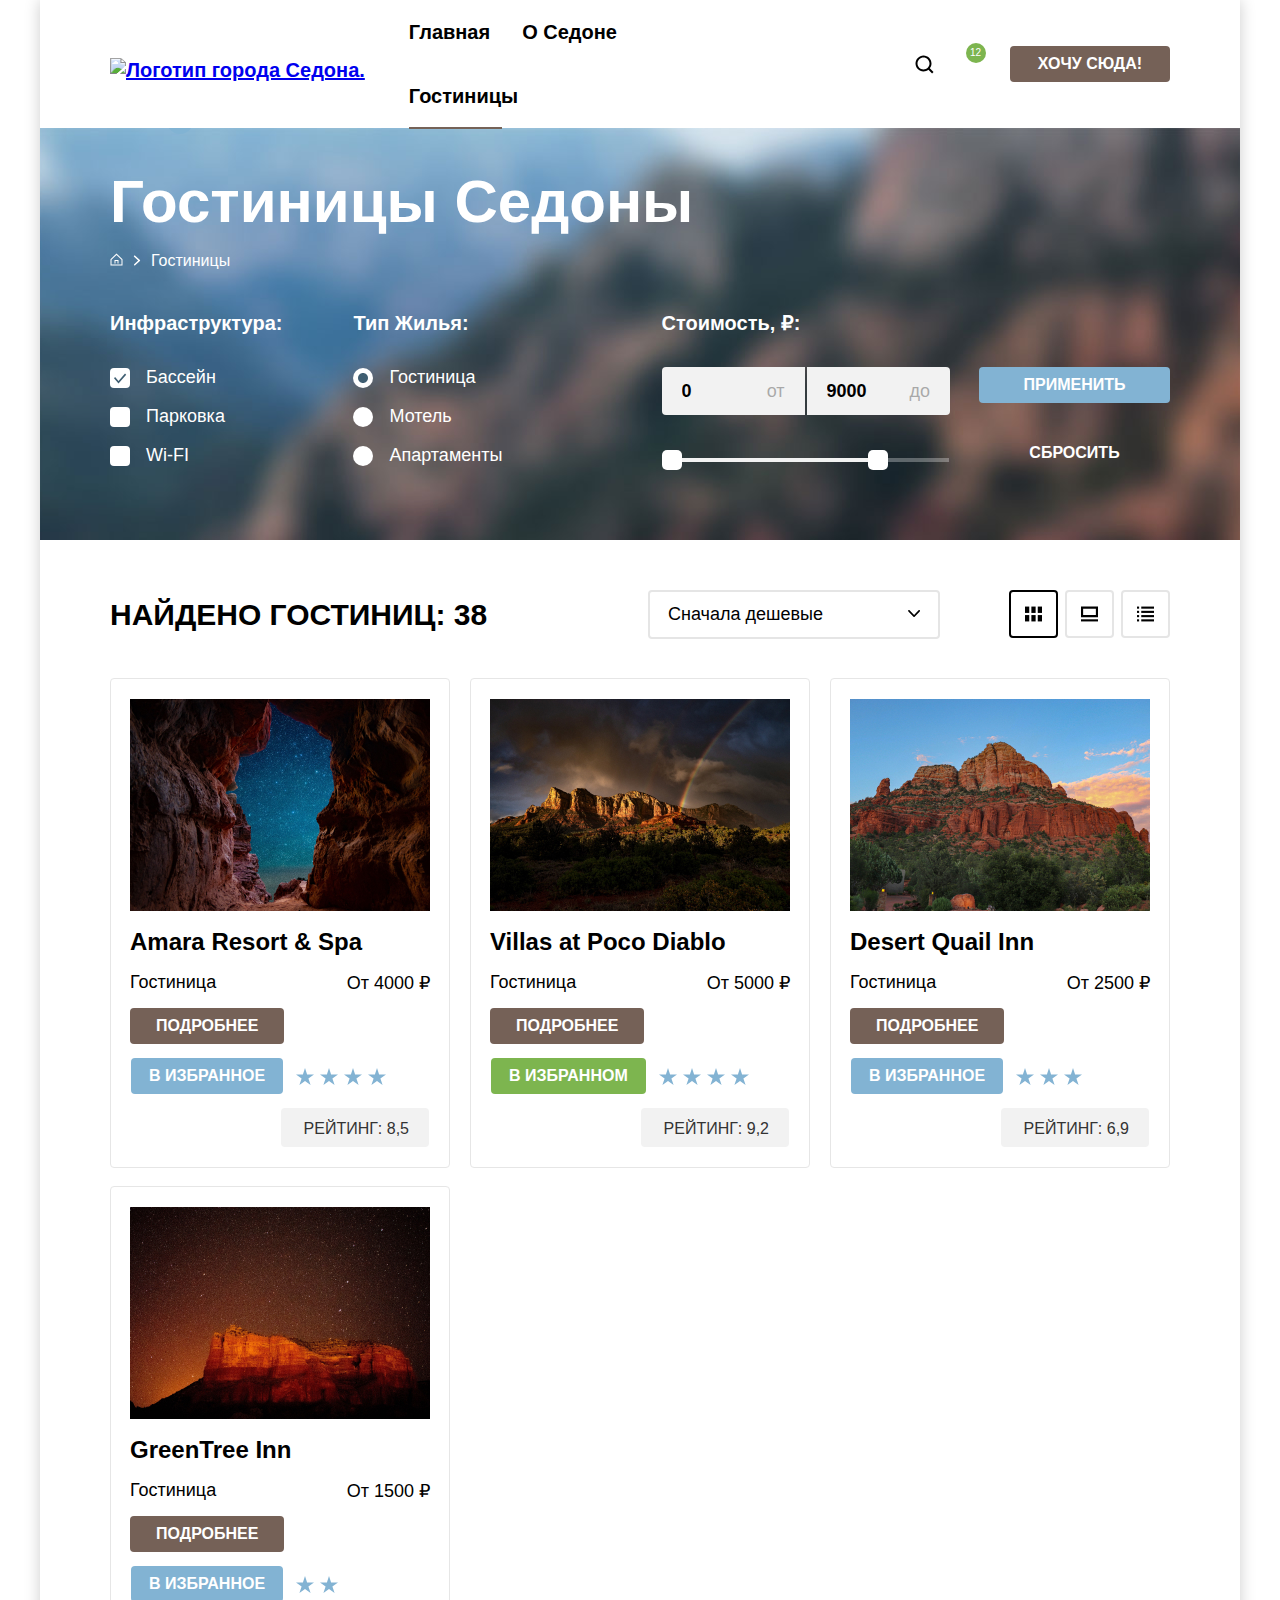
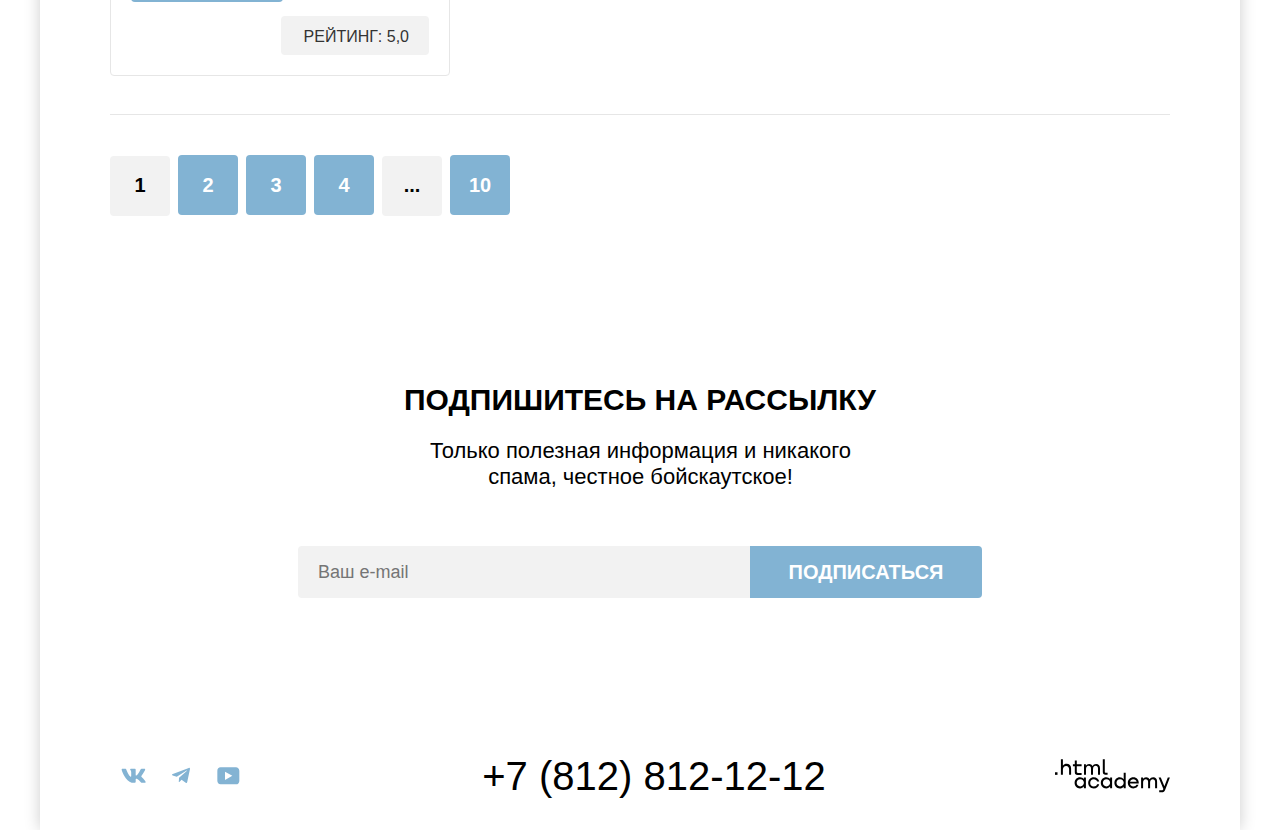
==== commit aee3fe38: "добавляет в свг описание" ====
--- a/catalog.html
+++ b/catalog.html
@@ -10,7 +10,7 @@
 
   <body>
     <div class="page-container">
-      <header class="main-header"data-test="header">
+      <header class="main-header" data-test="header">
         <nav class="main-nav">
           <a class="logo" href="index.html" aria-current="page">
             <img src="images/logosedona.svg" width="140" height="70" alt="Логотип города Седона.">
@@ -48,7 +48,8 @@
           <ul class="breadcrumbs">
             <li class="breadcrumbs-item">
               <a class="breadcrumbs-link-home" href="index.html">
-                <svg xmlns="http://www.w3.org/2000/svg" width="13" height="13" viewBox="0 0 13 13" fill="none">
+                <svg xmlns="http://www.w3.org/2000/svg" width="13" height="13" viewBox="0 0 13 13" fill="none" role="img"
+                aria-label="Главная страница.">
                   <path
                     d="M6.5 0.5L0.5 6.30006V12.5001H12.5V6.30006L6.5 0.5ZM11.5 11.5001H1.5V6.70005L6.5 1.9L11.5 6.70005V11.5001Z"
                     fill="white" />
@@ -58,7 +59,8 @@
             </li>
             <li class="breadcrumbs-item">
               <p class="bread-crumbs">
-                <svg xmlns="http://www.w3.org/2000/svg" width="8" height="11" viewBox="0 0 8 11" fill="none">
+                <svg xmlns="http://www.w3.org/2000/svg" width="8" height="11" viewBox="0 0 8 11" fill="none" role="img"
+                aria-label="Актуальная страница.">
                   <path
                     d="M6.91526 4.96875L2.16526 0.71875C1.91526 0.46875 1.41526 0.46875 1.04026 0.71875C0.665263 0.96875 0.790263 1.46875 1.04026 1.71875L5.16526 5.46875L1.16526 9.21875C0.915263 9.46875 0.915263 9.96875 1.16526 10.2188C1.16526 10.3438 1.54026 10.4688 1.66526 10.4688C1.79026 10.4688 2.04026 10.3438 2.16526 10.2188L6.91526 5.96875C7.29026 5.71875 7.29026 5.21875 6.91526 4.96875Z"
                     fill="white" />
@@ -157,7 +159,7 @@
         <section class="catalog" data-test="catalog">
           <div class="search-filter">
             <h2 class="inner-header">Найдено гостиниц: 38</h2>
-            <select class="sorting">
+            <select class="sorting" aria-label="Сортировка">
               <option value="cheap">Сначала дешевые</option>
               <option value="popular">Сначала популярное</option>
               <option value="expensive">Сначала дорогое</option>
@@ -165,7 +167,8 @@
             <div class="review">
               <a class="button-list-pictures" href="#">
                 <span class="visually-hidden">Показать карточки</span>
-                <svg xmlns="http://www.w3.org/2000/svg" width="17" height="16" viewBox="0 0 16 14" fill="none">
+                <svg xmlns="http://www.w3.org/2000/svg" width="17" height="16" viewBox="0 0 16 14" fill="none" role="img"
+                aria-label="Много карточек.">
                   <path d="M4 0H0V6H4V0Z" fill="black" />
                   <path d="M16 0H12V6H16V0Z" fill="black" />
                   <path d="M10 0H6V6H10V0Z" fill="black" />
@@ -176,14 +179,16 @@
               </a>
               <a class="button-list-picture" href="#">
                 <span class="visually-hidden">Показать карточку</span>
-                <svg xmlns="http://www.w3.org/2000/svg" width="17" height="16" viewBox="0 0 16 14" fill="none">
+                <svg xmlns="http://www.w3.org/2000/svg" width="17" height="16" viewBox="0 0 16 14" fill="none" role="img"
+                aria-label="Одна карточка.">
                   <path d="M16 12H0V14H16V12Z" fill="black" />
                   <path d="M14 2V8H2V2H14ZM16 0H0V10H16V0Z" fill="black" />
                 </svg>
               </a>
               <a class="button-list-list" href="#">
                 <span class="visually-hidden">Показать список</span>
-                <svg xmlns="http://www.w3.org/2000/svg" width="17" height="16" viewBox="0 0 16 14" fill="none">
+                <svg xmlns="http://www.w3.org/2000/svg" width="17" height="16" viewBox="0 0 16 14" fill="none" role="img"
+                aria-label="Список карточек.">
                   <path d="M2 0H0V2H2V0Z" fill="black" />
                   <path d="M16 0H4V2H16V0Z" fill="black" />
                   <path d="M2 4H0V6H2V4Z" fill="black" />
@@ -318,7 +323,8 @@
         <ul class="footer-social">
           <li class="footer-social-item footer-social-item-vk">
             <a class="button" href="https://vk.com/htmlacademy">
-              <svg xmlns="http://www.w3.org/2000/svg" width="25" height="15" viewBox="0 0 25 15" fill="none">
+              <svg xmlns="http://www.w3.org/2000/svg" width="25" height="15" viewBox="0 0 25 15" fill="none" role="img"
+              aria-label="Иконка вк.">
                 <path fill-rule="evenodd" clip-rule="evenodd"
                   d="M24.1164 1.80445C24.2824 1.25845 24.1164 0.856445 23.3214 0.856445H20.6964C20.0284 0.856445 19.7204 1.20345 19.5534 1.58645C19.5534 1.58645 18.2184 4.78245 16.3274 6.85845C15.7154 7.46045 15.4374 7.65145 15.1034 7.65145C14.9364 7.65145 14.6854 7.46045 14.6854 6.91345V1.80445C14.6854 1.14845 14.5014 0.856445 13.9454 0.856445H9.81738C9.40038 0.856445 9.14938 1.16045 9.14938 1.44945C9.14938 2.07045 10.0954 2.21445 10.1924 3.96245V7.76045C10.1924 8.59345 10.0394 8.74444 9.70538 8.74444C8.81538 8.74444 6.65038 5.53345 5.36538 1.85945C5.11638 1.14445 4.86438 0.856445 4.19338 0.856445H1.56638C0.816382 0.856445 0.666382 1.20345 0.666382 1.58645C0.666382 2.26845 1.55638 5.65645 4.81138 10.1374C6.98138 13.1974 10.0364 14.8564 12.8194 14.8564C14.4884 14.8564 14.6944 14.4884 14.6944 13.8534V11.5404C14.6944 10.8034 14.8524 10.6564 15.3814 10.6564C15.7714 10.6564 16.4384 10.8484 17.9964 12.3234C19.7764 14.0724 20.0694 14.8564 21.0714 14.8564H23.6964C24.4464 14.8564 24.8224 14.4884 24.6064 13.7604C24.3684 13.0364 23.5184 11.9854 22.3914 10.7384C21.7794 10.0284 20.8614 9.26345 20.5824 8.88045C20.1934 8.38945 20.3044 8.17044 20.5824 7.73345C20.5824 7.73345 23.7824 3.30745 24.1154 1.80445H24.1164Z"
                   fill="#83B3D3" />
@@ -327,7 +333,8 @@
           </li>
           <li class="footer-social-item footer-social-item-telegram">
             <a class="button" href="https://t.me/htmlacademy">
-              <svg xmlns="http://www.w3.org/2000/svg" width="18" height="17" viewBox="0 0 18 17" fill="none">
+              <svg xmlns="http://www.w3.org/2000/svg" width="18" height="17" viewBox="0 0 18 17" role="img"
+              aria-label="Иконка телеграмм.">
                 <path
                   d="M16.785 0.955705L0.840489 7.1042C-0.247661 7.54126 -0.241365 8.14828 0.640845 8.41897L4.73445 9.69597L14.2058 3.72014C14.6537 3.44766 15.0629 3.59424 14.7265 3.89281L7.05283 10.8183H7.05103L7.05283 10.8192L6.77045 15.0387C7.18413 15.0387 7.36669 14.8489 7.59871 14.625L9.58705 12.6915L13.7229 15.7464C14.4855 16.1664 15.0332 15.9506 15.2229 15.0405L17.9379 2.2453C18.2158 1.13107 17.5126 0.626562 16.785 0.955705Z"
                   fill="#83B3D3" />
@@ -336,7 +343,8 @@
           </li>
           <li class="footer-social-item footer-social-item-youtub">
             <a class="button" href="https://www.youtube.com/user/htmlacademyru">
-              <svg xmlns="http://www.w3.org/2000/svg" width="23" height="18" viewBox="0 0 23 18" fill="none">
+              <svg xmlns="http://www.w3.org/2000/svg" width="23" height="18" viewBox="0 0 23 18" fill="none" role="img"
+              aria-label="Иконка ютуб.">
                 <path
                   d="M18.9402 0.356445H3.50738C1.64668 0.356445 0.333252 1.9502 0.333252 3.75645V13.8502C0.333252 15.7627 1.64668 17.3564 3.50738 17.3564H19.1591C20.8009 17.3564 22.3333 15.7627 22.3333 13.9564V3.75645C22.1143 1.9502 20.8009 0.356445 18.9402 0.356445ZM7.99494 12.8939V4.81894L15.3283 8.85645L7.99494 12.8939Z"
                   fill="#83B3D3" />
@@ -344,12 +352,12 @@
             </a>
           </li>
         </ul>
-
         <address class="footer-contacts-address">
           <a class="footer-contacts-address-phone" href="tel:+78128121212">+7 (812) 812-12-12</a>
         </address>
         <a class="htmlacademy-link" href="https://htmlacademy.ru/">
-          <svg xmlns="http://www.w3.org/2000/svg" width="115" height="36" viewBox="0 0 115 34" fill="none">
+          <svg xmlns="http://www.w3.org/2000/svg" width="115" height="36" viewBox="0 0 115 34" fill="none" role="img"
+          aria-label="Лого академия">
             <path d="M0 13.2564V15.8564H2.5V13.2564H0Z" fill="black" />
             <path
               d="M11.6 4.85645C10 4.85645 8.8 5.55645 8 6.55645H7.9V0.356445H5.9V15.8564H7.9V10.5564C7.9 8.45645 9.2 6.95645 11.2 6.95645C13 6.95645 14.1 8.35645 14.1 10.1564V15.8564H16.1V9.75644C16.2 6.75644 14.3 4.85645 11.6 4.85645Z"
--- a/styles/styles.css
+++ b/styles/styles.css
@@ -218,7 +218,7 @@
   justify-content: center;
   align-items: center;
   background: url("../images/mountains.png");
-  background-color: #FFF;
+  background-color: rgba(131, 179, 211, 0.20);
   background-size: cover;
   background-repeat: no-repeat;
 }
@@ -247,7 +247,7 @@
 .subject {
   max-width: 700px;
   margin-bottom: 19px;
-  font-family: "PT sans";
+  font-family: "PT Sans", sans-serif;
   text-align: center;
   font-size: 22px;
   font-style: normal;
@@ -263,7 +263,7 @@
   margin: 0px;
   padding: 1px 0px 20px 1px;
   text-align: center;
-  font-family: "PT sans";
+  font-family: "PT Sans", sans-serif;
   font-size: 30px;
   font-style: normal;
   font-weight: 700;
@@ -367,7 +367,7 @@
   max-width: 505px;
   margin: 0px;
   text-align: center;
-  font-family: "PT Sans";
+  font-family: "PT Sans", sans-serif;
   font-size: 22px;
   font-style: normal;
   font-weight: 400;
@@ -392,7 +392,7 @@
   flex-direction: column;
   align-items: center;
   text-align: center;
-  font-family: "PT sans";
+  font-family: "PT Sans", sans-serif;
   font-size: 24px;
   font-style: normal;
   font-weight: 700;
@@ -403,7 +403,7 @@
   margin-top: -2px;
   margin-bottom: 0px;
   position: relative;
-  font-family: "PT sans";
+  font-family: "PT Sans", sans-serif;
   font-size: 18px;
   font-style: normal;
   font-weight: 400;
@@ -512,6 +512,7 @@
   flex-direction: column;
   justify-content: center;
   background-image: url(../images/subscribe.png);
+  background-color: #3F5E72;
   background-size: cover;
   background-repeat: no-repeat;
 }
@@ -544,7 +545,7 @@
   margin: 1px 0px 2px 0px;
   padding: 12px 20px;
   display: flex;
-  font-family: "PT Sans";
+  font-family: "PT Sans", sans-serif;
   font-size: 18px;
   font-style: normal;
   font-weight: 400;
@@ -568,7 +569,7 @@
   justify-content: center;
   align-items: center;
   gap: 10px;
-  font-family: "PT sans";
+  font-family: "PT Sans", sans-serif;
   font-size: 20px;
   font-style: normal;
   font-weight: 700;
@@ -596,7 +597,7 @@
 .footer-social {
   margin: 0px;
   padding: 49px 0px 30px 70px;
-  max-width: 300px;                                 /*исправить переполнение*/
+  max-width: 300px;
   display: flex;
   justify-content: center;
   align-items: center;
@@ -674,7 +675,7 @@
   justify-content: center;
   align-items: center;
   text-align: center;
-  font-family: PT Sans;
+  font-family: "PT Sans", sans-serif;
   font-size: 40px;
   font-style: normal;
   font-weight: 400;
@@ -686,7 +687,7 @@
 }
 .footer-contacts-address-phone:focus {
   color: #756157;
-  border: none;
+  border: transparent;
 }
 .footer-contacts-address-phone:active {
   color: rgba(117, 97, 87, 0.3);
@@ -727,6 +728,7 @@
   flex-direction: column;
   align-items: flex-start;
   background:  url("../images/catalog/filter.png");
+  background-color: #3F5E72;
   background-size: cover;
   background-repeat: no-repeat;
   box-sizing: border-box;
@@ -749,7 +751,7 @@
   justify-content: space-between;
   align-items: center;
   box-sizing: border-box;
-  font-family: "PT sans";
+  font-family: "PT Sans", sans-serif;
   font-size: 18px;
   font-style: normal;
   font-weight: 400;
@@ -928,7 +930,7 @@
   display: flex;
   justify-content: space-between;
   align-items: center;
-  font-family: "PT sans";
+  font-family: "PT Sans", sans-serif;
   font-size: 18px;
   font-style: normal;
   font-weight: 700;
@@ -1035,7 +1037,7 @@
   height: 36px;
   margin-bottom: 20px;
   padding: 2px 10px;
-  font-family: "PT sans";
+  font-family: "PT Sans", sans-serif;
   text-align: center;
   font-size: 16px;
   font-style: normal;
@@ -1065,7 +1067,7 @@
   height: 36px;
   margin: 12px 0px 0px 0px;
   padding: 2px 10px;
-  font-family: "PT sans";
+  font-family: "PT Sans", sans-serif;
   text-align: center;
   font-size: 16px;
   font-style: normal;
@@ -1084,7 +1086,7 @@
 }
 .button-light:active {
   color: rgba(255, 255, 255, 0.30);
-  border: none;
+  border: transparent;
 }
 .button-light:disabled {
   opacity: 0.1;
@@ -1547,7 +1549,7 @@
   border: 3px solid #83B3D3;
 }
 .modal-close-button:active {
-  border: none;
+  border: transparent;
 }
 .close:active {
   opacity: 0.3;
@@ -1555,7 +1557,7 @@
 .modal-title {
   margin-top: 0px;
   margin-bottom: 64px;
-  font-family: "PT sans";
+  font-family: "PT Sans", sans-serif;
   font-style: normal;
   font-size: 30px;
   line-height: 36px;
@@ -1568,7 +1570,7 @@
   display: flex;
   flex-direction: column;
   align-items: flex-start;
-  font-family: "PT sans";
+  font-family: "PT Sans", sans-serif;
   font-size: 16px;
   font-style: normal;
   font-weight: 400;
@@ -1576,13 +1578,12 @@
   color: #FF5757;
 }
 .help {
-  margin-left: 137px;
-  margin-bottom: 3px;
+  margin: 15px 0px 14px 137px;
   padding: 3px 20px;
   display: flex;
   flex-direction: column;
   align-items: flex-start;
-  font-family: "PT sans";
+  font-family: "PT Sans", sans-serif;
   font-size: 16px;
   font-style: normal;
   font-weight: 400;
@@ -1594,7 +1595,7 @@
   padding: 13px 20px;
   min-width: 440px;
   color: #000;
-  font-family: "PT sans";
+  font-family: "PT Sans", sans-serif;
   font-style: normal;
   font-size: 18px;
   font-weight: 700;
@@ -1658,7 +1659,7 @@
 }
 .form-label {
   margin-top: -2px;
-  font-family: "PT sans";
+  font-family: "PT Sans", sans-serif;
   font-style: normal;
   font-size: 20px;
   font-weight: 700;
@@ -1667,7 +1668,7 @@
   color: #000;
 }
 .amount {
-  margin-bottom: -18px;
+  margin: 0px;
   display: flex;
   align-items: center;
 }
@@ -1689,10 +1690,10 @@
 }
 .tooltip {
   position: absolute;
-  width: 16px;
-  height: 16px;
-  margin-top: -11px;
-  margin-left: 46px;
+  width: 40px;
+  height: 40px;
+  margin-top: 12px;
+  margin-left: 45px;
 }
 .tooltip-toggle {
   width: 26px;
@@ -1719,74 +1720,84 @@
   padding: 7px;
   display: block;
 }
-.minus {
-  padding: 20px 16px;
+.minus-button {
+  width: 40px;
+  height: 48px;
   background: #F2F2F2;
   border-radius: 4px 0px 0px 4px;
+}
+.minus {
+  width: 20px;
+  height: 20px;
+  margin: 14px 10px;
+  padding: 0px;
+  display: flex;
+  flex-direction: column;
+  justify-content: center;
+  align-items: center;
   border: none;
 }
-.minus-button {
-  width: 14px;
-  height: 6px;
-  margin: -6px -5px -5px -5px;
-  padding: 9px 9px;
-  background-image: url("../images/modal/minus.svg");
-  background-repeat: no-repeat;
-  background-position: center;
-  outline: 3px solid transparent;
-  opacity: 0.2;
-}
-.minus-button:hover {
-  border-radius: 4px 0px 0px 4px;
-  border: none;
+.minus:hover {
   opacity: 1;
 }
-.minus-button:focus {
+.minus:focus {
+  border-radius: 4px;
+  outline: 3px solid #82B3D3;
   opacity: 1;
-  border-radius: 4px;
-  outline: 3px solid #82B3D3;
-}
-.plus {
-  padding: 13px 10px;
+}
+.minus-button:hover path {
+  fill: rgba(0, 0, 0, 1);
+  fill-opacity: 1;
+}
+.minus-button:focus path {
+  fill: rgba(0, 0, 0, 1);
+  fill-opacity: 1;
+}
+.plus-button {
+  width: 40px;
+  height: 48px;
   background: #F2F2F2;
   border-radius: 0px 4px 4px 0px;
+}
+.plus {
+  width: 20px;
+  height: 20px;
+  margin: 14px 10px;
+  padding: 0px;
+  display: flex;
+  flex-direction: column;
+  justify-content: center;
+  align-items: center;
   border: none;
 }
-.plus-button {
-  width: 20px;
-  height: 21px;
-  background: url("../images/modal/plus.svg");
-  background-repeat: no-repeat;
-  background-position: center;
-  border: none;
-  opacity: 0.2;
-}
-.plus-button:hover {
+.plus:hover {
   opacity: 1;
 }
-.plus-button:focus {
+.plus:focus {
+  border-radius: 4px;
+  outline: 3px solid #82B3D3;
   opacity: 1;
-  outline: 3px solid #82B3D3;
-  border-radius: 4px;
-}
-.plus-button:active {
-  opacity: 0.2;
+}
+.plus-button:hover path {
+  fill: rgba(0, 0, 0, 1);
+  fill-opacity: 1;
+}
+.plus-button:focus path {
+  fill: rgba(0, 0, 0, 1);
+  fill-opacity: 1;
 }
 .max,
 .min {
   max-width: 31px;
-  padding: 13px 10px;
-  font-family: "PT sans";
+  padding: 12px 10px 13px 10px;
+  font-family: "PT Sans", sans-serif;
   font-size: 18px;
   font-style: normal;
   text-align: center;
   font-weight: 700;
   line-height: 21px;
   background: #F2F2F2;
-  border: none;
-}
-.min {
-  margin: -1px 0px 0px 0px;
+  border: 1px solid transparent;
 }
 .appointment-date {
   display: flex;
@@ -1799,14 +1810,14 @@
 }
 .modal-button {
   width: 577px;
-  margin-top: 48px;
+  margin-top: 42px;
   padding: 18px 77px;
   display: flex;
   flex-direction: column;
   justify-content: center;
   align-items: center;
   text-align: center;
-  font-family: "PT sans";
+  font-family: "PT Sans", sans-serif;
   font-style: normal;
   font-size: 20px;
   font-weight: 700;
@@ -1836,7 +1847,7 @@
   display: flex;
   flex-direction: column;
   justify-content: center;
-  font-family: "PT sans";
+  font-family: "PT Sans", sans-serif;
   font-size: 16px;
   font-style: normal;
   font-weight: 400;
